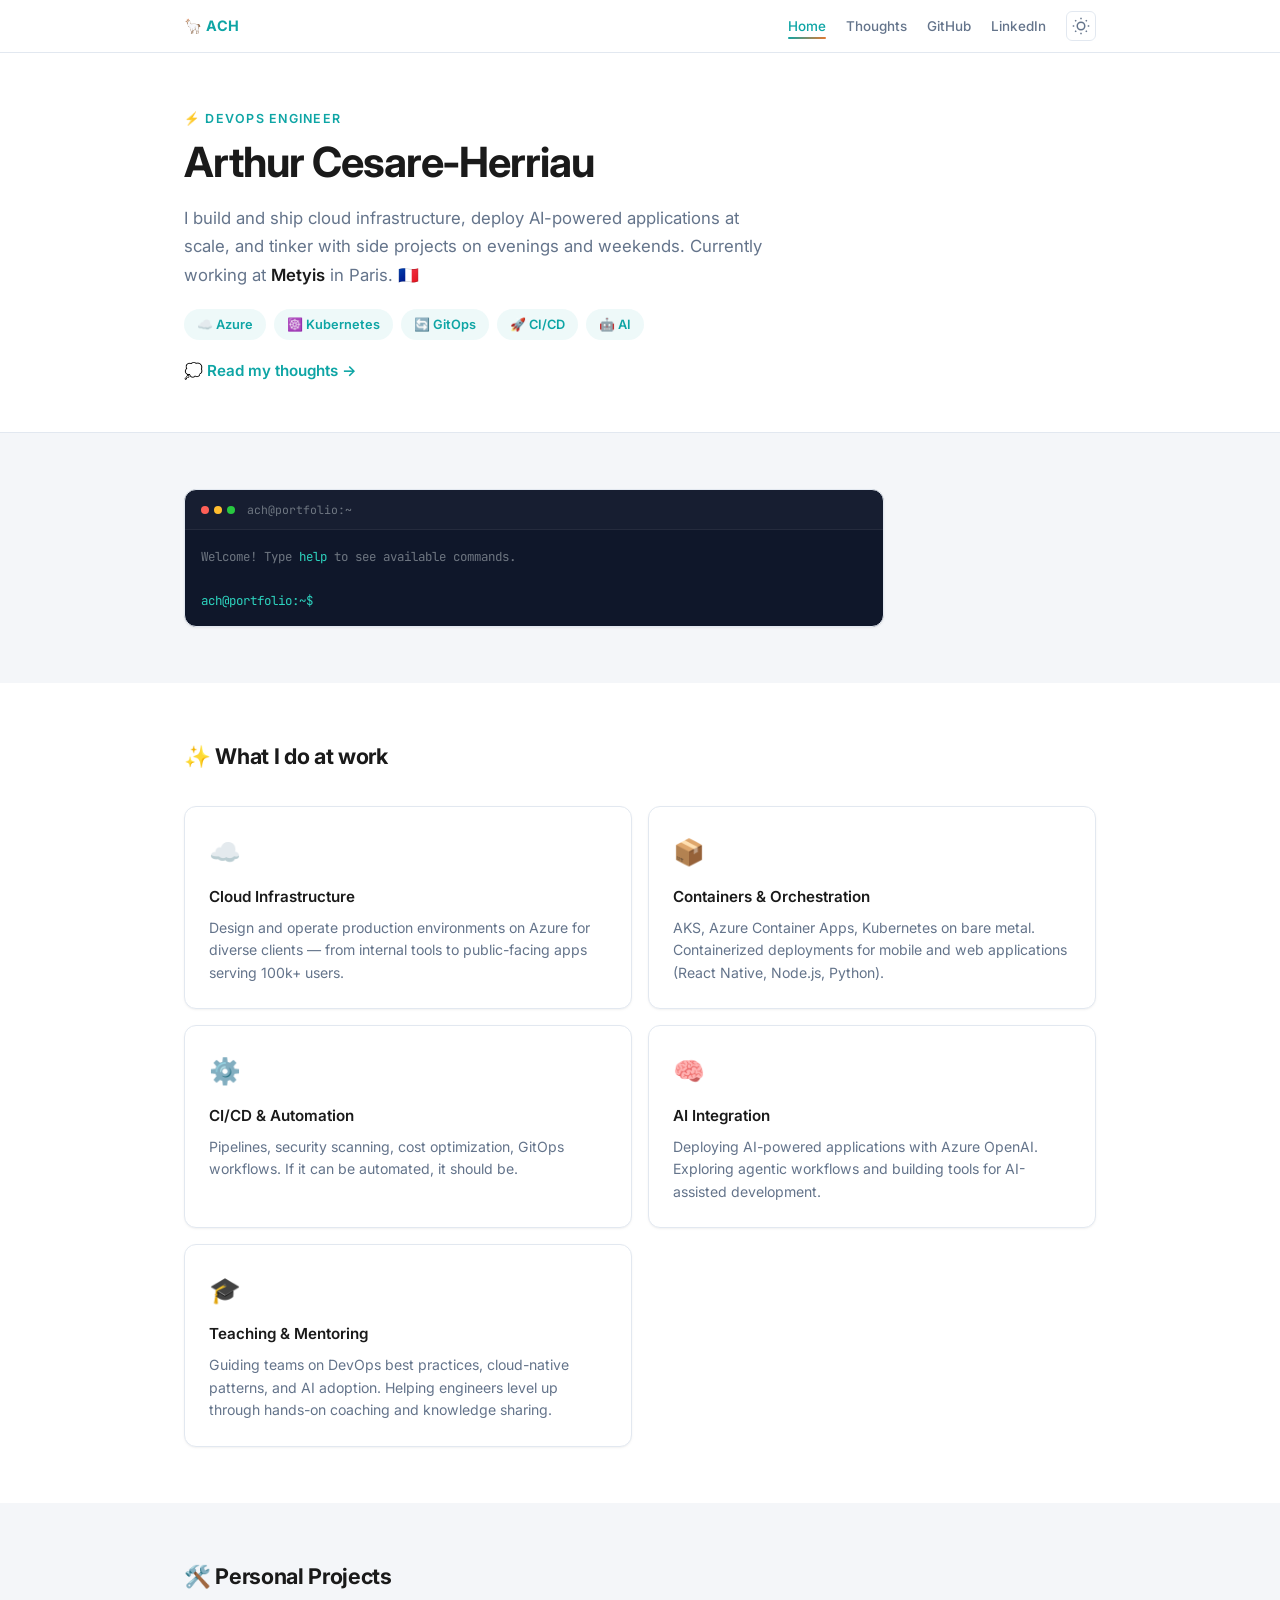
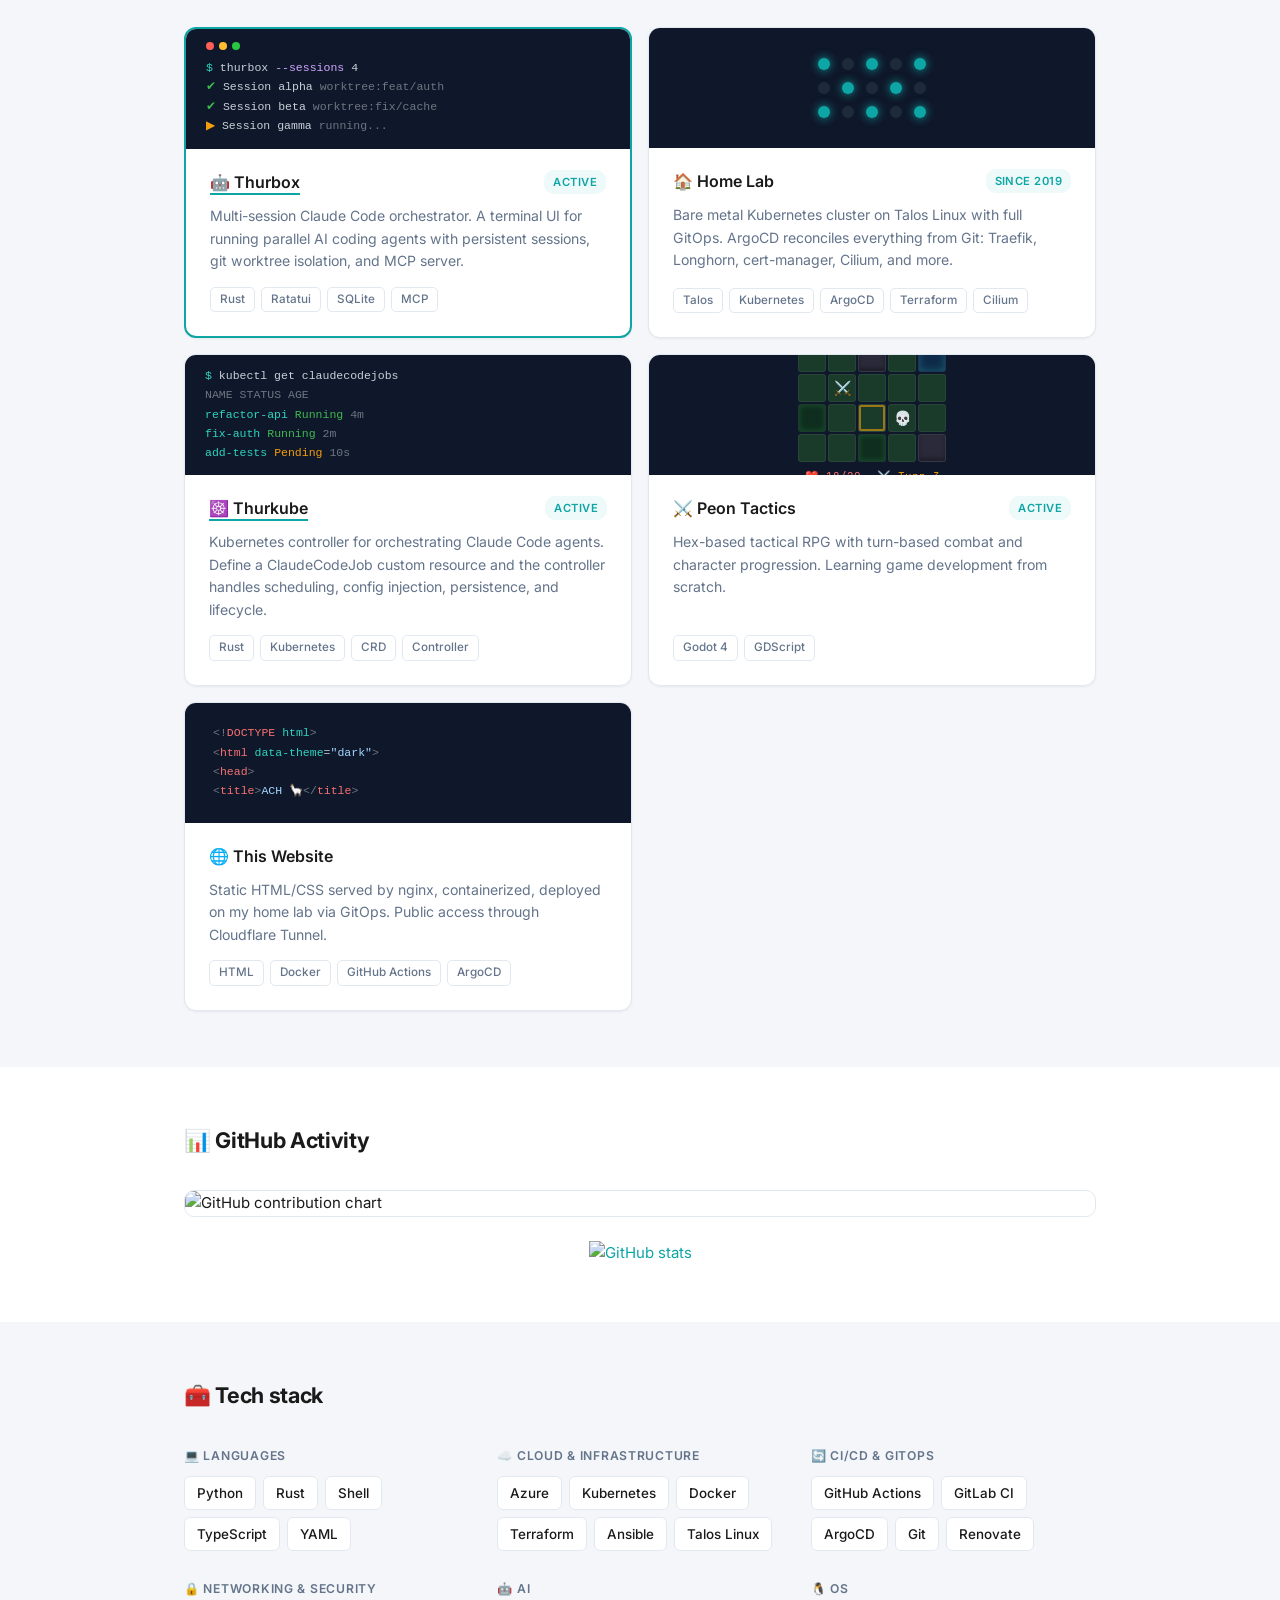
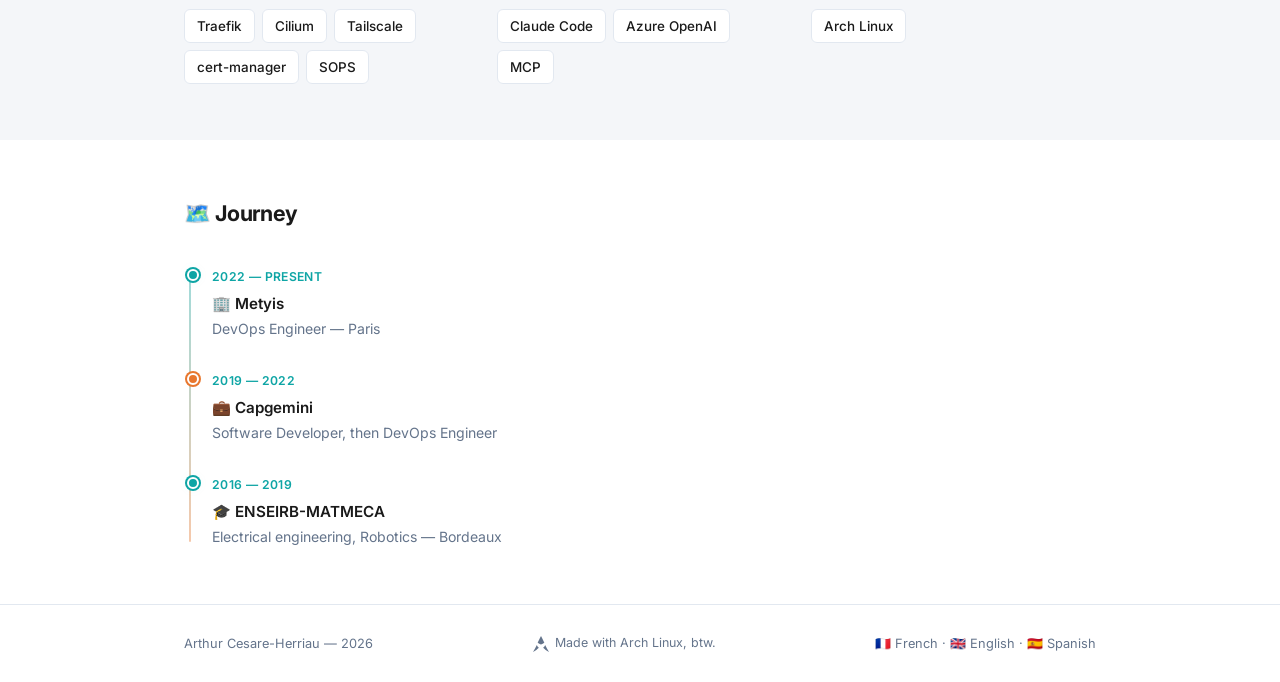
==== index.html @ 3a136e03 "Initial portfolio site for GitHub Pages Static HTML/CSS portfolio migrated from the home-lab nginx/A" ====
<!DOCTYPE html>
<!--
                 ╱╲
                ╱  ╲
               ╱ 🦙 ╲
              ╱      ╲
             ╱ I use  ╲
            ╱  Arch    ╲
           ╱   btw.     ╲
          ╱_______________╲

    Built with love
    and way too many YAML files.
-->
<html lang="en" data-theme="light">
<head>
  <meta charset="UTF-8">
  <meta name="viewport" content="width=device-width, initial-scale=1.0">
  <title>Arthur Cesare-Herriau</title>
  <meta name="description" content="DevOps Engineer — Azure, Kubernetes, GitOps, and AI. Building things that ship.">
  <link rel="canonical" href="https://arthur.thurbeen.eu/">
  <link rel="icon" type="image/svg+xml" href="img/favicon.svg">

  <!-- Open Graph / social cards -->
  <meta property="og:type" content="website">
  <meta property="og:url" content="https://arthur.thurbeen.eu/">
  <meta property="og:title" content="Arthur Cesare-Herriau — DevOps Engineer">
  <meta property="og:description" content="DevOps Engineer — Azure, Kubernetes, GitOps, and AI. Building things that ship.">
  <meta property="og:image" content="https://arthur.thurbeen.eu/img/llama.png">
  <meta name="twitter:card" content="summary_large_image">
  <meta name="twitter:title" content="Arthur Cesare-Herriau — DevOps Engineer">
  <meta name="twitter:description" content="DevOps Engineer — Azure, Kubernetes, GitOps, and AI. Building things that ship.">
  <meta name="twitter:image" content="https://arthur.thurbeen.eu/img/llama.png">

  <link rel="stylesheet" href="style.css">
  <link rel="preconnect" href="https://fonts.googleapis.com">
  <link rel="preconnect" href="https://fonts.gstatic.com" crossorigin>
  <link href="https://fonts.googleapis.com/css2?family=Inter:wght@300;400;500;600;700&family=JetBrains+Mono:wght@400;500&display=swap" rel="stylesheet">
  <noscript><style>.reveal { opacity: 1; transform: none; }</style></noscript>
</head>
<body>

  <nav>
    <div class="container nav-inner">
      <a href="index.html" class="nav-name">🦙 ACH</a>
      <div class="nav-links">
        <a href="index.html" class="nav-page active">Home</a>
        <a href="thoughts.html" class="nav-page">Thoughts</a>
        <a href="https://github.com/LeTuR" target="_blank" rel="noopener" class="nav-external">GitHub</a>
        <a href="https://www.linkedin.com/in/arthur-cesar%C3%A9-herriau-a4a017153/" target="_blank" rel="noopener" class="nav-external">LinkedIn</a>
        <button class="theme-toggle" onclick="toggleTheme()" aria-label="Toggle theme">
          <svg class="icon-sun" width="18" height="18" viewBox="0 0 24 24" fill="none" stroke="currentColor" stroke-width="2"><circle cx="12" cy="12" r="5"/><path d="M12 1v2M12 21v2M4.22 4.22l1.42 1.42M18.36 18.36l1.42 1.42M1 12h2M21 12h2M4.22 19.78l1.42-1.42M18.36 5.64l1.42-1.42"/></svg>
          <svg class="icon-moon" width="18" height="18" viewBox="0 0 24 24" fill="none" stroke="currentColor" stroke-width="2"><path d="M21 12.79A9 9 0 1111.21 3 7 7 0 0021 12.79z"/></svg>
        </button>
      </div>
    </div>
  </nav>

  <header>
    <div class="container header-inner">
      <div class="header-text">
        <p class="eyebrow">⚡ DevOps Engineer</p>
        <h1>Arthur Cesare&#8209;Herriau</h1>
        <p class="hero-text">I build and ship cloud infrastructure, deploy AI-powered applications at scale, and tinker with side projects on evenings and weekends. Currently working at <strong>Metyis</strong> in Paris. 🇫🇷</p>
        <div class="hero-tags">
          <span>☁️ Azure</span>
          <span>☸️ Kubernetes</span>
          <span>🔄 GitOps</span>
          <span>🚀 CI/CD</span>
          <span>🤖 AI</span>
        </div>
        <a href="thoughts.html" class="hero-cta">💭 Read my thoughts &rarr;</a>
      </div>
    </div>
  </header>

  <main>

    <section id="terminal">
      <div class="container">
        <div class="term-widget">
          <div class="term-chrome">
            <div class="term-bar"><span></span><span></span><span></span></div>
            <span class="term-title">ach@portfolio:~</span>
          </div>
          <div class="term-body" id="termBody">
            <div class="term-line"><span class="t-dim">Welcome! Type </span><span class="t-prompt">help</span><span class="t-dim"> to see available commands.</span></div>
          </div>
          <div class="term-input-row">
            <span class="t-prompt">ach@portfolio:~$&nbsp;</span>
            <input type="text" id="termInput" class="term-input" autocomplete="off" spellcheck="false">
          </div>
        </div>
      </div>
    </section>

    <section id="about">
      <div class="container">
        <h2 class="reveal">✨ What I do at work</h2>
        <div class="about-grid">
          <div class="about-card reveal">
            <div class="card-emoji">☁️</div>
            <h3>Cloud Infrastructure</h3>
            <p>Design and operate production environments on Azure for diverse clients — from internal tools to public-facing apps serving 100k+ users.</p>
          </div>
          <div class="about-card reveal">
            <div class="card-emoji">📦</div>
            <h3>Containers &amp; Orchestration</h3>
            <p>AKS, Azure Container Apps, Kubernetes on bare metal. Containerized deployments for mobile and web applications (React Native, Node.js, Python).</p>
          </div>
          <div class="about-card reveal">
            <div class="card-emoji">⚙️</div>
            <h3>CI/CD &amp; Automation</h3>
            <p>Pipelines, security scanning, cost optimization, GitOps workflows. If it can be automated, it should be.</p>
          </div>
          <div class="about-card reveal">
            <div class="card-emoji">🧠</div>
            <h3>AI Integration</h3>
            <p>Deploying AI-powered applications with Azure OpenAI. Exploring agentic workflows and building tools for AI-assisted development.</p>
          </div>
          <div class="about-card reveal">
            <div class="card-emoji">🎓</div>
            <h3>Teaching &amp; Mentoring</h3>
            <p>Guiding teams on DevOps best practices, cloud-native patterns, and AI adoption. Helping engineers level up through hands-on coaching and knowledge sharing.</p>
          </div>
        </div>
      </div>
    </section>

    <section id="projects">
      <div class="container">
        <h2 class="reveal">🛠️ Personal Projects</h2>
        <div class="projects-grid">

          <div class="project-card featured reveal">
            <div class="project-visual visual-terminal">
              <div class="term-bar"><span></span><span></span><span></span></div>
              <code><span class="t-prompt">$</span> thurbox <span class="t-flag">--sessions</span> 4</code>
              <code><span class="t-ok">✔</span> Session alpha <span class="t-dim">worktree:feat/auth</span></code>
              <code><span class="t-ok">✔</span> Session beta  <span class="t-dim">worktree:fix/cache</span></code>
              <code><span class="t-run">▶</span> Session gamma <span class="t-dim">running...</span></code>
            </div>
            <div class="project-body">
              <div class="project-header">
                <h3><a href="https://thurbox.thurbeen.eu/">🤖 Thurbox</a></h3>
                <span class="project-badge">Active</span>
              </div>
              <p class="project-desc">Multi-session Claude Code orchestrator. A terminal UI for running parallel AI coding agents with persistent sessions, git worktree isolation, and MCP server.</p>
              <div class="project-tags"><span>Rust</span><span>Ratatui</span><span>SQLite</span><span>MCP</span></div>
            </div>
          </div>

          <div class="project-card reveal">
            <div class="project-visual visual-cluster">
              <div class="node-grid">
                <div class="node active"></div><div class="node"></div><div class="node active"></div><div class="node"></div><div class="node active"></div>
                <div class="node"></div><div class="node active"></div><div class="node"></div><div class="node active"></div><div class="node"></div>
                <div class="node active"></div><div class="node"></div><div class="node active"></div><div class="node"></div><div class="node active"></div>
              </div>
            </div>
            <div class="project-body">
              <div class="project-header">
                <h3>🏠 Home Lab</h3>
                <span class="project-badge">Since 2019</span>
              </div>
              <p class="project-desc">Bare metal Kubernetes cluster on Talos Linux with full GitOps. ArgoCD reconciles everything from Git: Traefik, Longhorn, cert-manager, Cilium, and more.</p>
              <div class="project-tags"><span>Talos</span><span>Kubernetes</span><span>ArgoCD</span><span>Terraform</span><span>Cilium</span></div>
            </div>
          </div>

          <div class="project-card reveal">
            <div class="project-visual visual-kube">
              <code><span class="t-prompt">$</span> kubectl get claudecodejobs</code>
              <code><span class="t-dim">NAME</span>            <span class="t-dim">STATUS</span>    <span class="t-dim">AGE</span></code>
              <code><span class="t-attr">refactor-api</span>    <span class="t-ok">Running</span>   <span class="t-dim">4m</span></code>
              <code><span class="t-attr">fix-auth</span>        <span class="t-ok">Running</span>   <span class="t-dim">2m</span></code>
              <code><span class="t-attr">add-tests</span>       <span class="t-run">Pending</span>   <span class="t-dim">10s</span></code>
            </div>
            <div class="project-body">
              <div class="project-header">
                <h3><a href="https://github.com/Thurbeen/thurkube">☸️ Thurkube</a></h3>
                <span class="project-badge">Active</span>
              </div>
              <p class="project-desc">Kubernetes controller for orchestrating Claude Code agents. Define a ClaudeCodeJob custom resource and the controller handles scheduling, config injection, persistence, and lifecycle.</p>
              <div class="project-tags"><span>Rust</span><span>Kubernetes</span><span>CRD</span><span>Controller</span></div>
            </div>
          </div>

          <div class="project-card reveal">
            <div class="project-visual visual-rpg">
              <div class="rpg-scene">
                <div class="rpg-grid">
                  <div class="tile grass"></div><div class="tile grass"></div><div class="tile mountain"></div><div class="tile grass"></div><div class="tile water"></div>
                  <div class="tile grass"></div><div class="tile unit-ally"></div><div class="tile grass"></div><div class="tile grass"></div><div class="tile grass"></div>
                  <div class="tile forest"></div><div class="tile grass"></div><div class="tile grass highlight"></div><div class="tile unit-enemy"></div><div class="tile grass"></div>
                  <div class="tile grass"></div><div class="tile grass"></div><div class="tile forest"></div><div class="tile grass"></div><div class="tile mountain"></div>
                </div>
                <div class="rpg-hud">
                  <span class="hud-hp">❤️ 18/20</span>
                  <span class="hud-turn">⚔️ Turn 3</span>
                </div>
              </div>
            </div>
            <div class="project-body">
              <div class="project-header">
                <h3>⚔️ Peon Tactics</h3>
                <span class="project-badge">Active</span>
              </div>
              <p class="project-desc">Hex-based tactical RPG with turn-based combat and character progression. Learning game development from scratch.</p>
              <div class="project-tags"><span>Godot 4</span><span>GDScript</span></div>
            </div>
          </div>

          <div class="project-card reveal">
            <div class="project-visual visual-code">
              <code><span class="t-dim">&lt;!</span><span class="t-tag">DOCTYPE</span> <span class="t-attr">html</span><span class="t-dim">&gt;</span></code>
              <code><span class="t-dim">&lt;</span><span class="t-tag">html</span> <span class="t-attr">data-theme</span>=<span class="t-str">"dark"</span><span class="t-dim">&gt;</span></code>
              <code>  <span class="t-dim">&lt;</span><span class="t-tag">head</span><span class="t-dim">&gt;</span></code>
              <code>    <span class="t-dim">&lt;</span><span class="t-tag">title</span><span class="t-dim">&gt;</span><span class="t-str">ACH 🦙</span><span class="t-dim">&lt;/</span><span class="t-tag">title</span><span class="t-dim">&gt;</span></code>
            </div>
            <div class="project-body">
              <div class="project-header">
                <h3>🌐 This Website</h3>
              </div>
              <p class="project-desc">Static HTML/CSS served by nginx, containerized, deployed on my home lab via GitOps. Public access through Cloudflare Tunnel.</p>
              <div class="project-tags"><span>HTML</span><span>Docker</span><span>GitHub Actions</span><span>ArgoCD</span></div>
            </div>
          </div>

        </div>
      </div>
    </section>

    <section id="github">
      <div class="container">
        <h2 class="reveal">📊 GitHub Activity</h2>
        <div class="github-grid reveal">
          <img src="https://ghchart.rshah.org/0ea5a5/LeTuR" alt="GitHub contribution chart" class="gh-chart">
          <div class="gh-stats">
            <a href="https://github.com/LeTuR" target="_blank" rel="noopener" class="gh-link">
              <img src="https://github-readme-stats.vercel.app/api?username=LeTuR&show_icons=true&hide_title=true&hide_border=true&bg_color=00000000&text_color=8b949e&icon_color=0ea5a5&hide_rank=true&include_all_commits=true" alt="GitHub stats" class="gh-stats-img">
            </a>
          </div>
        </div>
      </div>
    </section>

    <section id="stack">
      <div class="container">
        <h2 class="reveal">🧰 Tech stack</h2>
        <div class="stack-grid reveal">
          <div class="stack-category">
            <h3>💻 Languages</h3>
            <div class="stack-tags"><span>Python</span><span>Rust</span><span>Shell</span><span>TypeScript</span><span>YAML</span></div>
          </div>
          <div class="stack-category">
            <h3>☁️ Cloud &amp; Infrastructure</h3>
            <div class="stack-tags"><span>Azure</span><span>Kubernetes</span><span>Docker</span><span>Terraform</span><span>Ansible</span><span>Talos Linux</span></div>
          </div>
          <div class="stack-category">
            <h3>🔄 CI/CD &amp; GitOps</h3>
            <div class="stack-tags"><span>GitHub Actions</span><span>GitLab CI</span><span>ArgoCD</span><span>Git</span><span>Renovate</span></div>
          </div>
          <div class="stack-category">
            <h3>🔒 Networking &amp; Security</h3>
            <div class="stack-tags"><span>Traefik</span><span>Cilium</span><span>Tailscale</span><span>cert-manager</span><span>SOPS</span></div>
          </div>
          <div class="stack-category">
            <h3>🤖 AI</h3>
            <div class="stack-tags"><span>Claude Code</span><span>Azure OpenAI</span><span>MCP</span></div>
          </div>
          <div class="stack-category">
            <h3>🐧 OS</h3>
            <div class="stack-tags"><span>Arch Linux</span></div>
          </div>
        </div>
      </div>
    </section>

    <section id="journey">
      <div class="container">
        <h2 class="reveal">🗺️ Journey</h2>
        <div class="timeline reveal">
          <div class="timeline-item">
            <div class="timeline-dot"></div>
            <div class="timeline-content">
              <span class="timeline-date">2022 — Present</span>
              <h3>🏢 Metyis</h3>
              <p>DevOps Engineer — Paris</p>
            </div>
          </div>
          <div class="timeline-item">
            <div class="timeline-dot"></div>
            <div class="timeline-content">
              <span class="timeline-date">2019 — 2022</span>
              <h3>💼 Capgemini</h3>
              <p>Software Developer, then DevOps Engineer</p>
            </div>
          </div>
          <div class="timeline-item">
            <div class="timeline-dot"></div>
            <div class="timeline-content">
              <span class="timeline-date">2016 — 2019</span>
              <h3>🎓 ENSEIRB-MATMECA</h3>
              <p>Electrical engineering, Robotics — Bordeaux</p>
            </div>
          </div>
        </div>
      </div>
    </section>

  </main>

  <footer>
    <div class="container footer-inner">
      <p>Arthur Cesare-Herriau — 2026</p>
      <div class="footer-arch">
        <svg width="16" height="16" viewBox="0 0 24 24" fill="currentColor" class="arch-logo"><path d="M12 0C9.62 4.46 8.41 7.13 7 10.2c1.53 1.32 3.22 2.2 5 2.7 1.78-.5 3.47-1.38 5-2.7C15.59 7.13 14.38 4.46 12 0zM5.77 13.36C4.15 16.77 2.08 20.48 0 24c3.72-2.27 6.58-4.1 8.83-6.46-1.2-.83-2.2-2.1-3.06-4.18zm12.46 0c-.86 2.08-1.86 3.35-3.06 4.18C17.42 19.9 20.28 21.73 24 24c-2.08-3.52-4.15-7.23-5.77-10.64z"/></svg>
        <span>Made with Arch Linux, btw.</span>
      </div>
      <p>🇫🇷 French · 🇬🇧 English · 🇪🇸 Spanish</p>
    </div>
  </footer>

  <script>
    /* Theme toggle */
    function toggleTheme() {
      const html = document.documentElement;
      html.dataset.theme = html.dataset.theme === 'dark' ? 'light' : 'dark';
      localStorage.setItem('theme', html.dataset.theme);
    }
    const saved = localStorage.getItem('theme');
    if (saved) document.documentElement.dataset.theme = saved;
    else if (window.matchMedia('(prefers-color-scheme: dark)').matches) document.documentElement.dataset.theme = 'dark';

    /* Scroll reveal */
    const reveals = document.querySelectorAll('.reveal');
    const revealObs = new IntersectionObserver((entries) => {
      entries.forEach(e => { if (e.isIntersecting) { e.target.classList.add('visible'); revealObs.unobserve(e.target); } });
    }, { threshold: 0.1, rootMargin: '0px 0px -40px 0px' });
    reveals.forEach(el => revealObs.observe(el));

    /* Hero tags stagger */
    document.querySelectorAll('.hero-tags span').forEach((tag, i) => {
      tag.style.animationDelay = `${i * 0.1}s`;
    });

    /* Interactive terminal */
    const termBody = document.getElementById('termBody');
    const termInput = document.getElementById('termInput');
    const commands = {
      help: () => `Available commands:\n  <span class="t-prompt">whoami</span>    — About me\n  <span class="t-prompt">skills</span>    — Tech stack\n  <span class="t-prompt">projects</span>  — Current projects\n  <span class="t-prompt">contact</span>   — How to reach me\n  <span class="t-prompt">neofetch</span>  — System info 🦙\n  <span class="t-prompt">sudo rm -rf /</span> — Don't.\n  <span class="t-prompt">clear</span>     — Clear terminal`,
      whoami: () => `🦙 Arthur Cesare-Herriau\n⚡ DevOps Engineer @ Metyis — Paris\n🎓 ENSEIRB-MATMECA — Electrical Engineering & Robotics\n🏠 Home lab enthusiast since 2019\n🐧 I use Arch, btw.`,
      skills: () => `💻 <span class="t-attr">Languages:</span>  Python, Rust, Shell, TypeScript, YAML\n☁️ <span class="t-attr">Cloud:</span>      Azure, Kubernetes, Docker, Terraform\n🔄 <span class="t-attr">CI/CD:</span>      GitHub Actions, GitLab CI, ArgoCD\n🤖 <span class="t-attr">AI:</span>         Claude Code, Azure OpenAI, MCP\n🐧 <span class="t-attr">OS:</span>         Arch Linux (btw.)`,
      projects: () => `🤖 <a href="https://thurbox.thurbeen.eu/" target="_blank">Thurbox</a>       — Multi-session Claude Code orchestrator (Rust)\n☸️ <a href="https://github.com/Thurbeen/thurkube" target="_blank">Thurkube</a>      — K8s controller for Claude Code agents (Rust)\n🏠 Home Lab      — Talos K8s cluster, full GitOps\n⚔️ Peon Tactics   — Hex tactical RPG (Godot 4)\n🌐 This Website  — HTML/CSS, nginx, ArgoCD, Cloudflare`,
      contact: () => `🔗 <a href="https://www.linkedin.com/in/arthur-cesar%C3%A9-herriau-a4a017153/" target="_blank">LinkedIn</a>\n🐙 <a href="https://github.com/LeTuR" target="_blank">GitHub</a>`,
      neofetch: () => `<span class="t-prompt">        /\\        </span>  <span class="t-attr">ach</span>@<span class="t-attr">portfolio</span>\n<span class="t-prompt">       /  \\       </span>  ──────────────\n<span class="t-prompt">      / 🦙 \\      </span>  <span class="t-attr">OS:</span> Arch Linux x86_64\n<span class="t-prompt">     /      \\     </span>  <span class="t-attr">Host:</span> Talos K8s Cluster\n<span class="t-prompt">    /   Arch  \\    </span>  <span class="t-attr">Kernel:</span> 6.19.9-arch1-1\n<span class="t-prompt">   /    Linux  \\   </span>  <span class="t-attr">Shell:</span> zsh 5.9\n<span class="t-prompt">  /     btw.    \\  </span>  <span class="t-attr">Editor:</span> Claude Code 🤖\n<span class="t-prompt"> /_______________\\ </span>  <span class="t-attr">Theme:</span> Thurarch Llama 🦙`,
      'sudo rm -rf /': () => `<span class="t-tag">🚨 Nice try.</span> The llama is watching. 🦙👀`,
      clear: () => 'CLEAR',
    };

    termInput.addEventListener('keydown', (e) => {
      if (e.key !== 'Enter') return;
      const cmd = termInput.value.trim().toLowerCase();
      termInput.value = '';
      if (!cmd) return;

      // Echo command
      const echo = document.createElement('div');
      echo.className = 'term-line';
      echo.innerHTML = `<span class="t-prompt">ach@portfolio:~$</span> ${cmd}`;
      termBody.appendChild(echo);

      // Process
      const handler = commands[cmd];
      if (handler) {
        const result = handler();
        if (result === 'CLEAR') {
          termBody.innerHTML = '';
        } else {
          result.split('\n').forEach(line => {
            const el = document.createElement('div');
            el.className = 'term-line';
            el.innerHTML = line;
            termBody.appendChild(el);
          });
        }
      } else {
        const el = document.createElement('div');
        el.className = 'term-line';
        el.innerHTML = `<span class="t-tag">command not found:</span> ${cmd}. Type <span class="t-prompt">help</span> for available commands.`;
        termBody.appendChild(el);
      }

      termBody.scrollTop = termBody.scrollHeight;
    });

    // Focus terminal on click
    document.querySelector('.term-widget').addEventListener('click', () => termInput.focus());
  </script>
</body>
</html>
---- style.css ----
:root {
  --bg: #ffffff;
  --bg-alt: #f4f6f9;
  --text: #1a1a1a;
  --text-muted: #64748b;
  --accent: #0ea5a5;
  --accent-2: #e8772e;
  --accent-soft: rgba(14, 165, 165, 0.07);
  --border: #e2e8f0;
  --card-bg: #ffffff;
  --card-shadow: 0 1px 3px rgba(0,0,0,0.04), 0 1px 2px rgba(0,0,0,0.03);
  --card-hover: 0 8px 24px rgba(0,0,0,0.08);
  --visual-bg: #0f172a;
  --gradient: linear-gradient(135deg, #0ea5a5, #e8772e);
}

[data-theme="dark"] {
  --bg: #070b10;
  --bg-alt: #0d1219;
  --text: #e6edf3;
  --text-muted: #8b949e;
  --accent: #2dd4bf;
  --accent-2: #f59e0b;
  --accent-soft: rgba(45, 212, 191, 0.08);
  --border: #1e2a3a;
  --card-bg: #0d1219;
  --card-shadow: 0 1px 3px rgba(0,0,0,0.3);
  --card-hover: 0 8px 24px rgba(0,0,0,0.5);
  --visual-bg: #060a0f;
  --gradient: linear-gradient(135deg, #2dd4bf, #f59e0b);
}

*, *::before, *::after { box-sizing: border-box; margin: 0; padding: 0; }

html { scroll-behavior: smooth; scroll-padding-top: 60px; }

body {
  font-family: 'Inter', -apple-system, BlinkMacSystemFont, 'Segoe UI', sans-serif;
  font-size: 15px;
  line-height: 1.65;
  color: var(--text);
  background: var(--bg);
  -webkit-font-smoothing: antialiased;
}

a { color: var(--accent); text-decoration: none; }
a:hover { text-decoration: underline; }

.container { max-width: 960px; margin: 0 auto; padding: 0 24px; }

/* ── Scroll reveal ──────────────────────── */
.reveal {
  opacity: 0;
  transform: translateY(20px);
  transition: opacity 0.5s ease, transform 0.5s ease;
}

.reveal.visible { opacity: 1; transform: translateY(0); }

/* Respect users who prefer reduced motion: no animation, content always visible */
@media (prefers-reduced-motion: reduce) {
  *, *::before, *::after {
    animation-duration: 0.01ms !important;
    animation-iteration-count: 1 !important;
    transition-duration: 0.01ms !important;
    scroll-behavior: auto !important;
  }
  .reveal { opacity: 1; transform: none; }
  .hero-tags span { opacity: 1; }
}

/* ── Nav ────────────────────────────────── */
nav {
  position: sticky;
  top: 0;
  z-index: 100;
  border-bottom: 1px solid var(--border);
  background: color-mix(in srgb, var(--bg) 90%, transparent);
  backdrop-filter: blur(10px);
  -webkit-backdrop-filter: blur(10px);
}

.nav-inner { display: flex; justify-content: space-between; align-items: center; height: 52px; }

.nav-name {
  font-weight: 700;
  font-size: 0.9rem;
  color: var(--accent);
  letter-spacing: 0.04em;
  text-decoration: none;
}

.nav-links { display: flex; align-items: center; gap: 20px; }

.nav-links a {
  font-size: 0.84rem;
  font-weight: 500;
  color: var(--text-muted);
  text-decoration: none;
  transition: color 0.15s;
  position: relative;
}

.nav-links a:hover,
.nav-links a.active { color: var(--accent); text-decoration: none; }

.nav-links a.active::after {
  content: '';
  position: absolute;
  bottom: -2px;
  left: 0; right: 0;
  height: 2px;
  background: var(--gradient);
  border-radius: 1px;
}

.theme-toggle {
  background: none;
  border: 1px solid var(--border);
  border-radius: 6px;
  padding: 5px;
  cursor: pointer;
  color: var(--text-muted);
  display: flex;
  align-items: center;
  transition: color 0.15s, border-color 0.15s;
}

.theme-toggle:hover { color: var(--accent); border-color: var(--accent); }

[data-theme="light"] .icon-moon,
[data-theme="dark"] .icon-sun { display: none; }

/* ── Hero ───────────────────────────────── */
header {
  padding: 56px 0 48px;
  border-bottom: 1px solid var(--border);
}

.header-inner {
  display: flex;
  justify-content: space-between;
  align-items: center;
  gap: 40px;
}

.header-text { flex: 1; }

.eyebrow {
  font-size: 0.78rem;
  font-weight: 600;
  text-transform: uppercase;
  letter-spacing: 0.1em;
  color: var(--accent);
  margin-bottom: 8px;
}

header h1 {
  font-size: clamp(1.8rem, 5vw, 2.6rem);
  font-weight: 700;
  color: var(--text);
  line-height: 1.2;
  letter-spacing: -0.025em;
}

.hero-text {
  margin-top: 16px;
  font-size: 1.05rem;
  line-height: 1.7;
  color: var(--text-muted);
  max-width: 580px;
}

.hero-text strong { color: var(--text); font-weight: 600; }

.hero-tags { display: flex; flex-wrap: wrap; gap: 8px; margin-top: 20px; }

.hero-tags span {
  background: var(--accent-soft);
  color: var(--accent);
  font-size: 0.8rem;
  font-weight: 600;
  padding: 5px 13px;
  border-radius: 20px;
  opacity: 0;
  animation: tagIn 0.4s ease forwards;
}

.hero-cta {
  display: inline-block;
  margin-top: 18px;
  font-size: 0.95rem;
  font-weight: 600;
  color: var(--accent);
  transition: opacity 0.2s;
}
.hero-cta:hover { opacity: 0.8; text-decoration: none; }

@keyframes tagIn {
  from { opacity: 0; transform: translateY(8px) scale(0.95); }
  to { opacity: 1; transform: translateY(0) scale(1); }
}

/* ── Sections ───────────────────────────── */
section { padding: 56px 0; }
section:nth-of-type(odd) { background: var(--bg-alt); }

h2 {
  font-size: 1.35rem;
  font-weight: 700;
  color: var(--text);
  margin-bottom: 32px;
  letter-spacing: -0.015em;
}

/* ── About cards ────────────────────────── */
.about-grid { display: grid; grid-template-columns: repeat(2, 1fr); gap: 16px; }

.about-card {
  background: var(--card-bg);
  border: 1px solid var(--border);
  border-radius: 12px;
  padding: 24px;
  box-shadow: var(--card-shadow);
  transition: box-shadow 0.25s, transform 0.25s, border-color 0.25s;
}

.about-card:hover {
  box-shadow: var(--card-hover);
  transform: translateY(-3px);
  border-color: var(--accent);
}

.card-emoji { font-size: 1.6rem; margin-bottom: 10px; }

.about-card h3 { font-size: 0.95rem; font-weight: 600; margin-bottom: 8px; }

.about-card p { font-size: 0.88rem; color: var(--text-muted); line-height: 1.6; }

/* ── Project cards ──────────────────────── */
.projects-grid { display: grid; grid-template-columns: repeat(2, 1fr); gap: 16px; }

.project-card {
  background: var(--card-bg);
  border: 1px solid var(--border);
  border-radius: 12px;
  box-shadow: var(--card-shadow);
  display: flex;
  flex-direction: column;
  overflow: hidden;
  transition: box-shadow 0.25s, transform 0.25s;
}

.project-card:hover { box-shadow: var(--card-hover); transform: translateY(-3px); }

.project-card.featured {
  border-color: var(--accent);
  border-width: 2px;
}

.project-body { padding: 20px 24px 24px; flex: 1; display: flex; flex-direction: column; }

.project-header { display: flex; justify-content: space-between; align-items: center; margin-bottom: 10px; }

.project-card h3 { font-size: 1rem; font-weight: 600; }

.project-card h3 a {
  color: var(--text);
  text-decoration: none;
  border-bottom: 2px solid var(--accent);
  padding-bottom: 1px;
}

.project-card h3 a:hover { color: var(--accent); text-decoration: none; }

.project-badge {
  font-size: 0.7rem;
  font-weight: 600;
  text-transform: uppercase;
  letter-spacing: 0.04em;
  color: var(--accent);
  background: var(--accent-soft);
  padding: 3px 9px;
  border-radius: 10px;
  white-space: nowrap;
  flex-shrink: 0;
}

.project-desc { font-size: 0.88rem; color: var(--text-muted); line-height: 1.6; flex: 1; }

.project-tags { display: flex; flex-wrap: wrap; gap: 6px; margin-top: 14px; }

.project-tags span {
  font-size: 0.73rem;
  font-weight: 500;
  color: var(--text-muted);
  border: 1px solid var(--border);
  padding: 2px 9px;
  border-radius: 5px;
}

/* ── Project visuals ────────────────────── */
.project-visual {
  height: 120px;
  background: var(--visual-bg);
  display: flex;
  flex-direction: column;
  justify-content: center;
  padding: 14px 20px;
  font-family: 'JetBrains Mono', monospace;
  font-size: 0.72rem;
  line-height: 1.6;
  overflow: hidden;
  position: relative;
}

/* Terminal visual (Thurbox) */
.visual-terminal { gap: 1px; }

.term-bar { display: flex; gap: 5px; margin-bottom: 8px; }

.term-bar span { width: 8px; height: 8px; border-radius: 50%; background: #ff5f57; }
.term-bar span:nth-child(2) { background: #ffbd2e; }
.term-bar span:nth-child(3) { background: #28c840; }

.visual-terminal code { color: #c9d1d9; display: block; white-space: nowrap; }
.t-prompt { color: #2dd4bf; }
.t-flag { color: #d2a8ff; }
.t-ok { color: #3fb950; }
.t-run { color: #f59e0b; }
.t-dim { color: #6e7681; }

/* Cluster visual (Home Lab) */
.visual-cluster { display: flex; align-items: center; justify-content: center; padding: 0; }

.node-grid { display: grid; grid-template-columns: repeat(5, 1fr); gap: 12px; padding: 20px; }

.node { width: 12px; height: 12px; border-radius: 50%; background: #1e2a3a; transition: background 0.3s; }

.node.active {
  background: var(--accent);
  box-shadow: 0 0 10px var(--accent);
  animation: nodePulse 2s ease-in-out infinite;
}

.node.active:nth-child(2n) { animation-delay: 0.5s; }
.node.active:nth-child(3n) { animation-delay: 1s; }

@keyframes nodePulse {
  0%, 100% { opacity: 1; box-shadow: 0 0 10px var(--accent); }
  50% { opacity: 0.4; box-shadow: 0 0 4px var(--accent); }
}

/* Kube visual (Thurkube) */
.visual-kube { gap: 1px; }
.visual-kube code { color: #c9d1d9; display: block; white-space: nowrap; }

/* RPG visual (Peon Tactics) */
.visual-rpg { padding: 0; display: flex; align-items: center; justify-content: center; }

.rpg-scene { display: flex; flex-direction: column; align-items: center; gap: 6px; }

.rpg-grid {
  display: grid;
  grid-template-columns: repeat(5, 1fr);
  gap: 2px;
}

.tile {
  width: 28px;
  height: 28px;
  border-radius: 3px;
  border: 1px solid rgba(255,255,255,0.06);
}

.tile.grass { background: #1a3a2a; }
.tile.forest { background: #0f2e1f; box-shadow: inset 0 0 6px rgba(34, 120, 60, 0.5); }
.tile.mountain { background: #2a2a3a; box-shadow: inset 0 -3px 4px rgba(0,0,0,0.3); }
.tile.water { background: #0e2a4a; box-shadow: inset 0 0 8px rgba(45, 212, 191, 0.3); animation: waterShimmer 2s ease-in-out infinite; }
.tile.highlight { background: #1a3a2a; box-shadow: inset 0 0 0 2px rgba(245, 158, 11, 0.6); animation: tileGlow 1.5s ease-in-out infinite; }
.tile.unit-ally { background: #1a3a2a; position: relative; }
.tile.unit-enemy { background: #1a3a2a; position: relative; }

.tile.unit-ally::after {
  content: '⚔️';
  position: absolute;
  inset: 0;
  display: flex;
  align-items: center;
  justify-content: center;
  font-size: 14px;
}

.tile.unit-enemy::after {
  content: '💀';
  position: absolute;
  inset: 0;
  display: flex;
  align-items: center;
  justify-content: center;
  font-size: 14px;
}

@keyframes waterShimmer {
  0%, 100% { opacity: 1; }
  50% { opacity: 0.7; }
}

@keyframes tileGlow {
  0%, 100% { box-shadow: inset 0 0 0 2px rgba(245, 158, 11, 0.4); }
  50% { box-shadow: inset 0 0 0 2px rgba(245, 158, 11, 0.9), inset 0 0 8px rgba(245, 158, 11, 0.2); }
}

.rpg-hud {
  display: flex;
  gap: 16px;
  font-family: 'JetBrains Mono', monospace;
  font-size: 0.68rem;
  color: #c9d1d9;
}

.hud-hp { color: #f87171; }
.hud-turn { color: #f59e0b; }

/* Code visual (This Website) */
.visual-code { gap: 1px; padding-left: 28px; }

.visual-code code { color: #c9d1d9; display: block; white-space: nowrap; }
.t-tag { color: #f87171; }
.t-attr { color: #2dd4bf; }
.t-str { color: #a5d6ff; }

/* ── Tech stack ─────────────────────────── */
.stack-grid {
  display: grid;
  grid-template-columns: repeat(auto-fill, minmax(260px, 1fr));
  gap: 28px;
}

.stack-category h3 {
  font-size: 0.76rem;
  font-weight: 600;
  text-transform: uppercase;
  letter-spacing: 0.06em;
  color: var(--text-muted);
  margin-bottom: 10px;
}

.stack-tags { display: flex; flex-wrap: wrap; gap: 7px; }

.stack-tags span {
  background: var(--card-bg);
  border: 1px solid var(--border);
  color: var(--text);
  font-size: 0.84rem;
  font-weight: 500;
  padding: 5px 12px;
  border-radius: 6px;
  transition: all 0.2s;
}

.stack-tags span:hover {
  border-color: var(--accent);
  background: var(--accent-soft);
  color: var(--accent);
  transform: translateY(-2px);
  box-shadow: 0 4px 12px var(--accent-soft);
}

/* ── Timeline ───────────────────────────── */
.timeline { position: relative; padding-left: 28px; max-width: 500px; }

.timeline::before {
  content: '';
  position: absolute;
  left: 5px; top: 6px; bottom: 6px;
  width: 2px;
  background: var(--gradient);
  border-radius: 1px;
  opacity: 0.4;
}

.timeline-item { position: relative; padding-bottom: 28px; }
.timeline-item:last-child { padding-bottom: 0; }

.timeline-dot {
  position: absolute;
  left: -25px; top: 5px;
  width: 12px; height: 12px;
  background: var(--accent);
  border-radius: 50%;
  border: 2px solid var(--bg);
  box-shadow: 0 0 0 2px var(--accent), 0 0 12px var(--accent-soft);
  animation: dotPulse 3s ease-in-out infinite;
}

section:nth-of-type(odd) .timeline-dot { border-color: var(--bg-alt); }

.timeline-item:nth-child(2) .timeline-dot { animation-delay: 0.5s; background: var(--accent-2); box-shadow: 0 0 0 2px var(--accent-2); }
.timeline-item:nth-child(3) .timeline-dot { animation-delay: 1s; }

@keyframes dotPulse {
  0%, 100% { box-shadow: 0 0 0 2px var(--accent); }
  50% { box-shadow: 0 0 0 5px var(--accent-soft), 0 0 0 2px var(--accent); }
}

.timeline-date {
  font-size: 0.76rem;
  font-weight: 600;
  color: var(--accent);
  text-transform: uppercase;
  letter-spacing: 0.03em;
}

.timeline-content h3 { font-size: 0.95rem; font-weight: 600; margin-top: 2px; }
.timeline-content p { font-size: 0.88rem; color: var(--text-muted); margin-top: 1px; }

/* ── Footer ─────────────────────────────── */
footer {
  border-top: 1px solid var(--border);
  padding: 28px 0;
}

.footer-inner { display: flex; justify-content: space-between; align-items: center; }

footer p { font-size: 0.8rem; color: var(--text-muted); }

.footer-arch {
  display: flex;
  align-items: center;
  gap: 6px;
  font-size: 0.78rem;
  color: var(--text-muted);
}

.llama-icon { border-radius: 4px; object-fit: cover; }

/* ── GitHub activity ────────────────────── */
.github-grid {
  display: flex;
  flex-direction: column;
  gap: 24px;
}

.gh-chart {
  width: 100%;
  border-radius: 10px;
  border: 1px solid var(--border);
}

[data-theme="dark"] .gh-chart {
  filter: invert(1) hue-rotate(180deg);
  opacity: 0.9;
}

.gh-stats { display: flex; justify-content: center; }

.gh-stats-img {
  max-width: 400px;
  width: 100%;
}

[data-theme="dark"] .gh-stats-img {
  filter: invert(1) hue-rotate(180deg);
  opacity: 0.9;
}

/* ── Interactive terminal ───────────────── */
.term-widget {
  background: var(--visual-bg);
  border-radius: 12px;
  overflow: hidden;
  border: 1px solid var(--border);
  box-shadow: var(--card-shadow);
  max-width: 700px;
}

.term-chrome {
  display: flex;
  align-items: center;
  gap: 12px;
  padding: 10px 16px;
  background: rgba(255,255,255,0.03);
  border-bottom: 1px solid rgba(255,255,255,0.06);
}

.term-chrome .term-bar { margin-bottom: 0; }

.term-title {
  font-family: 'JetBrains Mono', monospace;
  font-size: 0.72rem;
  color: #6e7681;
}

.term-body {
  padding: 16px;
  max-height: 280px;
  overflow-y: auto;
  font-family: 'JetBrains Mono', monospace;
  font-size: 0.78rem;
  line-height: 1.7;
}

.term-body a {
  color: var(--accent);
  text-decoration: underline;
}

.term-line {
  color: #c9d1d9;
  white-space: pre-wrap;
  word-break: break-word;
}

.term-input-row {
  display: flex;
  align-items: center;
  padding: 8px 16px 14px;
  font-family: 'JetBrains Mono', monospace;
  font-size: 0.78rem;
  color: #c9d1d9;
}

.term-input {
  flex: 1;
  background: none;
  border: none;
  outline: none;
  color: #c9d1d9;
  font-family: 'JetBrains Mono', monospace;
  font-size: 0.78rem;
  caret-color: var(--accent);
}

/* ── Thoughts ──────────────────────────── */
.thoughts-header { padding-bottom: 0; }

.thoughts-header h2 { margin-bottom: 12px; }

.thoughts-subtitle {
  font-size: 1rem;
  color: var(--text-muted);
  margin-bottom: 0;
  line-height: 1.6;
}

.thoughts-list { display: flex; flex-direction: column; gap: 32px; }

.thought-card {
  background: var(--card-bg);
  border: 1px solid var(--border);
  border-radius: 14px;
  padding: 36px 40px;
  box-shadow: var(--card-shadow);
  transition: box-shadow 0.25s, border-color 0.25s;
}

.thought-card:hover {
  box-shadow: var(--card-hover);
  border-color: var(--accent);
}

.thought-date { margin-bottom: 16px; }

.thought-stamp {
  font-size: 0.76rem;
  font-weight: 600;
  color: var(--accent);
  text-transform: uppercase;
  letter-spacing: 0.06em;
}

.thought-card h3 {
  font-size: 1.25rem;
  font-weight: 700;
  margin-bottom: 20px;
  line-height: 1.3;
}

.thought-body p {
  font-size: 0.94rem;
  color: var(--text-muted);
  line-height: 1.85;
  margin-bottom: 16px;
}

.thought-body p:last-child { margin-bottom: 0; }

@media (max-width: 768px) {
  .thought-card { padding: 24px 20px; }
  .thought-card h3 { font-size: 1.1rem; }
}

/* ── Responsive ─────────────────────────── */
@media (max-width: 768px) {
  header { padding: 40px 0 36px; }
  .header-inner { flex-direction: column; gap: 24px; }
  .hero-text { font-size: 0.95rem; }
  .hero-tags { justify-content: flex-start; }
  section { padding: 40px 0; }
  h2 { margin-bottom: 24px; }

  .about-grid,
  .projects-grid { grid-template-columns: 1fr; gap: 12px; }

  .stack-grid { grid-template-columns: 1fr 1fr; gap: 20px; }

  .footer-inner { flex-direction: column; gap: 8px; text-align: center; }

  .project-visual { height: 100px; }
}

@media (max-width: 480px) {
  .container { padding: 0 16px; }
  .stack-grid { grid-template-columns: 1fr; gap: 20px; }
  .hero-tags { gap: 6px; }
  .hero-tags span { font-size: 0.75rem; padding: 4px 10px; }
}
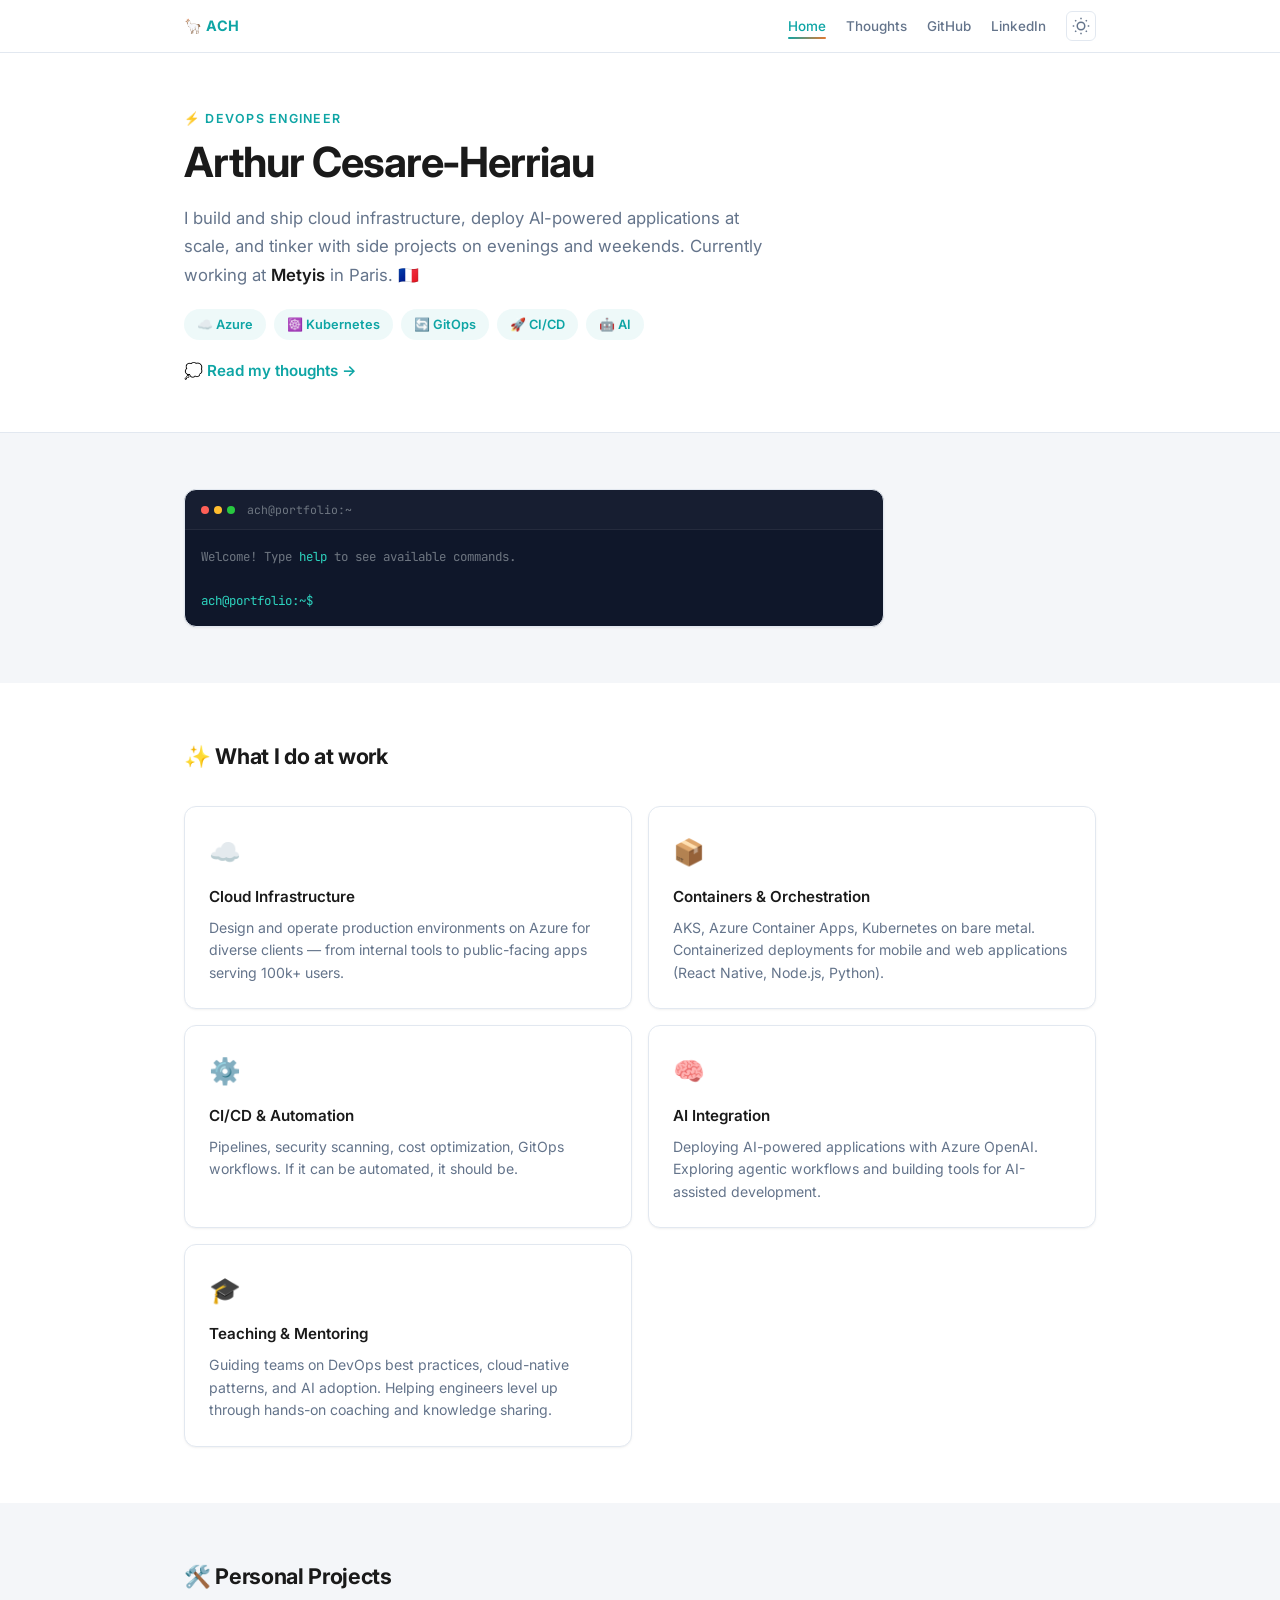
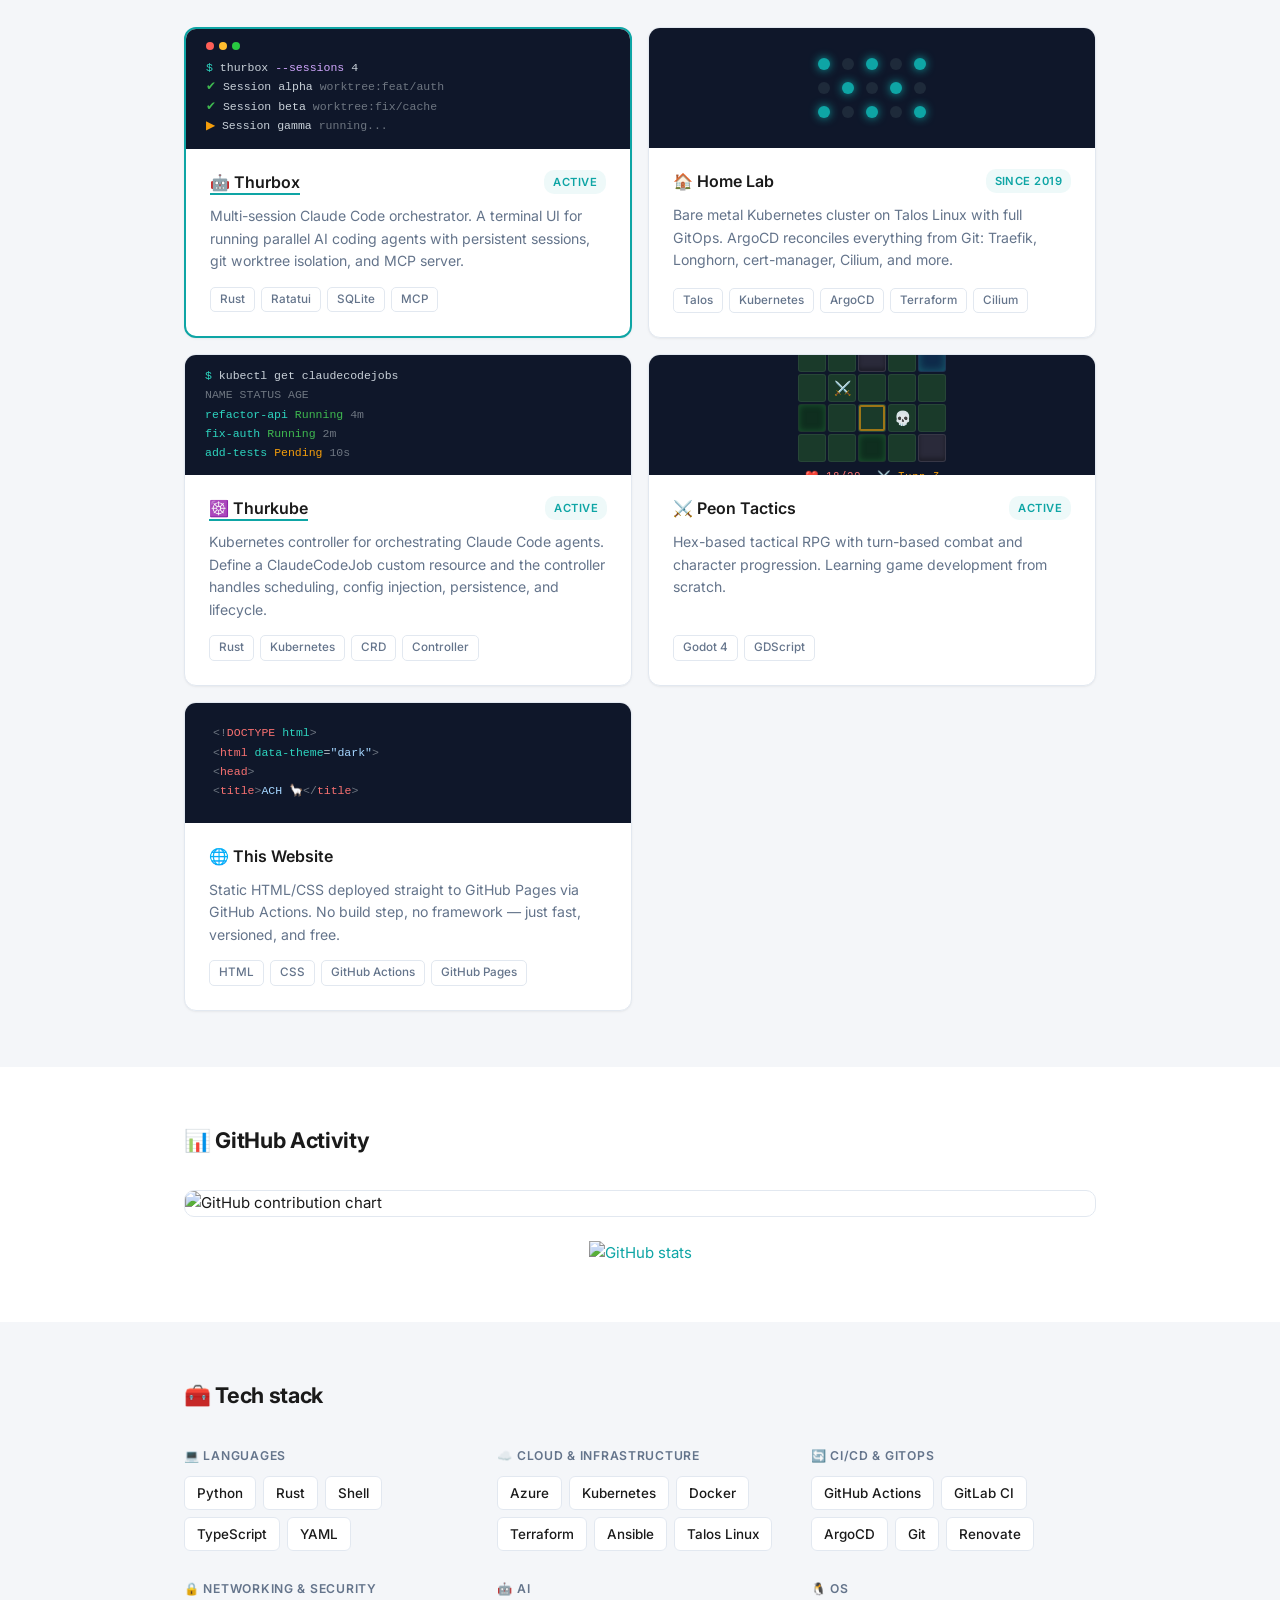
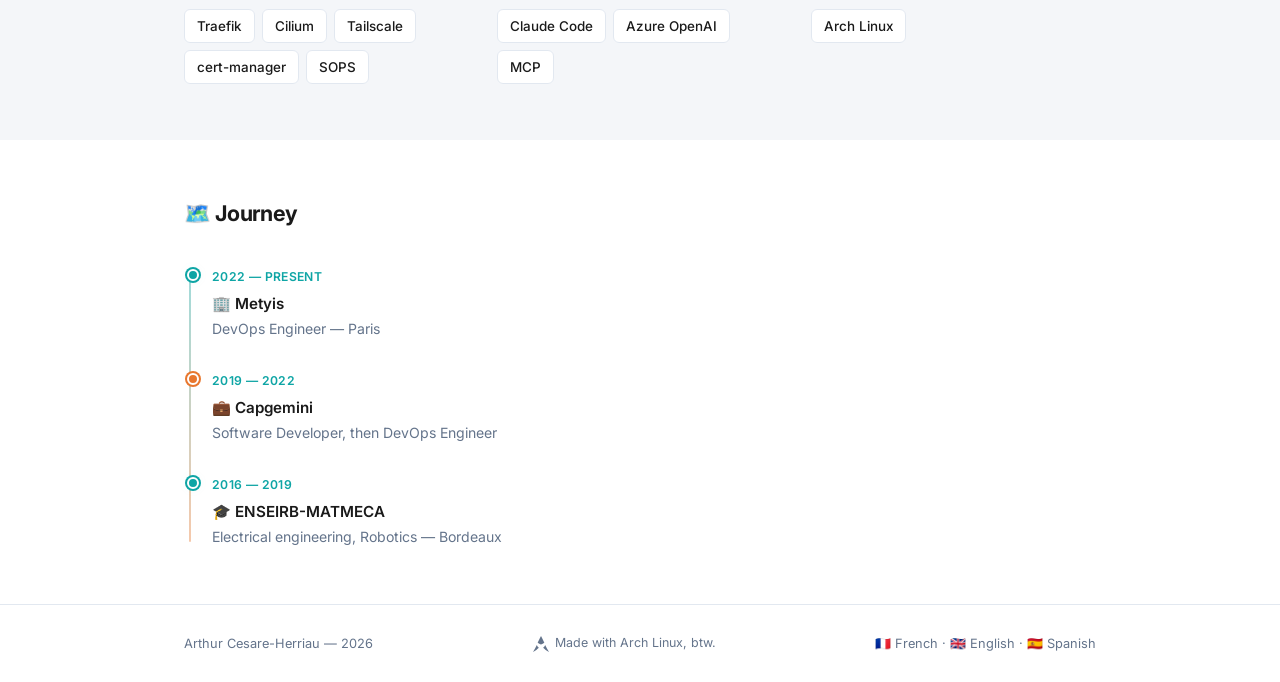
==== commit 9c2a5a7e: "Update 'This Website' card to reflect GitHub Pages hosting The site now deploys to GitHub Pages via " ====
--- a/index.html
+++ b/index.html
@@ -222,8 +222,8 @@
               <div class="project-header">
                 <h3>🌐 This Website</h3>
               </div>
-              <p class="project-desc">Static HTML/CSS served by nginx, containerized, deployed on my home lab via GitOps. Public access through Cloudflare Tunnel.</p>
-              <div class="project-tags"><span>HTML</span><span>Docker</span><span>GitHub Actions</span><span>ArgoCD</span></div>
+              <p class="project-desc">Static HTML/CSS deployed straight to GitHub Pages via GitHub Actions. No build step, no framework &mdash; just fast, versioned, and free.</p>
+              <div class="project-tags"><span>HTML</span><span>CSS</span><span>GitHub Actions</span><span>GitHub Pages</span></div>
             </div>
           </div>
 
@@ -352,7 +352,7 @@
       help: () => `Available commands:\n  <span class="t-prompt">whoami</span>    — About me\n  <span class="t-prompt">skills</span>    — Tech stack\n  <span class="t-prompt">projects</span>  — Current projects\n  <span class="t-prompt">contact</span>   — How to reach me\n  <span class="t-prompt">neofetch</span>  — System info 🦙\n  <span class="t-prompt">sudo rm -rf /</span> — Don't.\n  <span class="t-prompt">clear</span>     — Clear terminal`,
       whoami: () => `🦙 Arthur Cesare-Herriau\n⚡ DevOps Engineer @ Metyis — Paris\n🎓 ENSEIRB-MATMECA — Electrical Engineering & Robotics\n🏠 Home lab enthusiast since 2019\n🐧 I use Arch, btw.`,
       skills: () => `💻 <span class="t-attr">Languages:</span>  Python, Rust, Shell, TypeScript, YAML\n☁️ <span class="t-attr">Cloud:</span>      Azure, Kubernetes, Docker, Terraform\n🔄 <span class="t-attr">CI/CD:</span>      GitHub Actions, GitLab CI, ArgoCD\n🤖 <span class="t-attr">AI:</span>         Claude Code, Azure OpenAI, MCP\n🐧 <span class="t-attr">OS:</span>         Arch Linux (btw.)`,
-      projects: () => `🤖 <a href="https://thurbox.thurbeen.eu/" target="_blank">Thurbox</a>       — Multi-session Claude Code orchestrator (Rust)\n☸️ <a href="https://github.com/Thurbeen/thurkube" target="_blank">Thurkube</a>      — K8s controller for Claude Code agents (Rust)\n🏠 Home Lab      — Talos K8s cluster, full GitOps\n⚔️ Peon Tactics   — Hex tactical RPG (Godot 4)\n🌐 This Website  — HTML/CSS, nginx, ArgoCD, Cloudflare`,
+      projects: () => `🤖 <a href="https://thurbox.thurbeen.eu/" target="_blank">Thurbox</a>       — Multi-session Claude Code orchestrator (Rust)\n☸️ <a href="https://github.com/Thurbeen/thurkube" target="_blank">Thurkube</a>      — K8s controller for Claude Code agents (Rust)\n🏠 Home Lab      — Talos K8s cluster, full GitOps\n⚔️ Peon Tactics   — Hex tactical RPG (Godot 4)\n🌐 This Website  — HTML/CSS, GitHub Pages, GitHub Actions`,
       contact: () => `🔗 <a href="https://www.linkedin.com/in/arthur-cesar%C3%A9-herriau-a4a017153/" target="_blank">LinkedIn</a>\n🐙 <a href="https://github.com/LeTuR" target="_blank">GitHub</a>`,
       neofetch: () => `<span class="t-prompt">        /\\        </span>  <span class="t-attr">ach</span>@<span class="t-attr">portfolio</span>\n<span class="t-prompt">       /  \\       </span>  ──────────────\n<span class="t-prompt">      / 🦙 \\      </span>  <span class="t-attr">OS:</span> Arch Linux x86_64\n<span class="t-prompt">     /      \\     </span>  <span class="t-attr">Host:</span> Talos K8s Cluster\n<span class="t-prompt">    /   Arch  \\    </span>  <span class="t-attr">Kernel:</span> 6.19.9-arch1-1\n<span class="t-prompt">   /    Linux  \\   </span>  <span class="t-attr">Shell:</span> zsh 5.9\n<span class="t-prompt">  /     btw.    \\  </span>  <span class="t-attr">Editor:</span> Claude Code 🤖\n<span class="t-prompt"> /_______________\\ </span>  <span class="t-attr">Theme:</span> Thurarch Llama 🦙`,
       'sudo rm -rf /': () => `<span class="t-tag">🚨 Nice try.</span> The llama is watching. 🦙👀`,
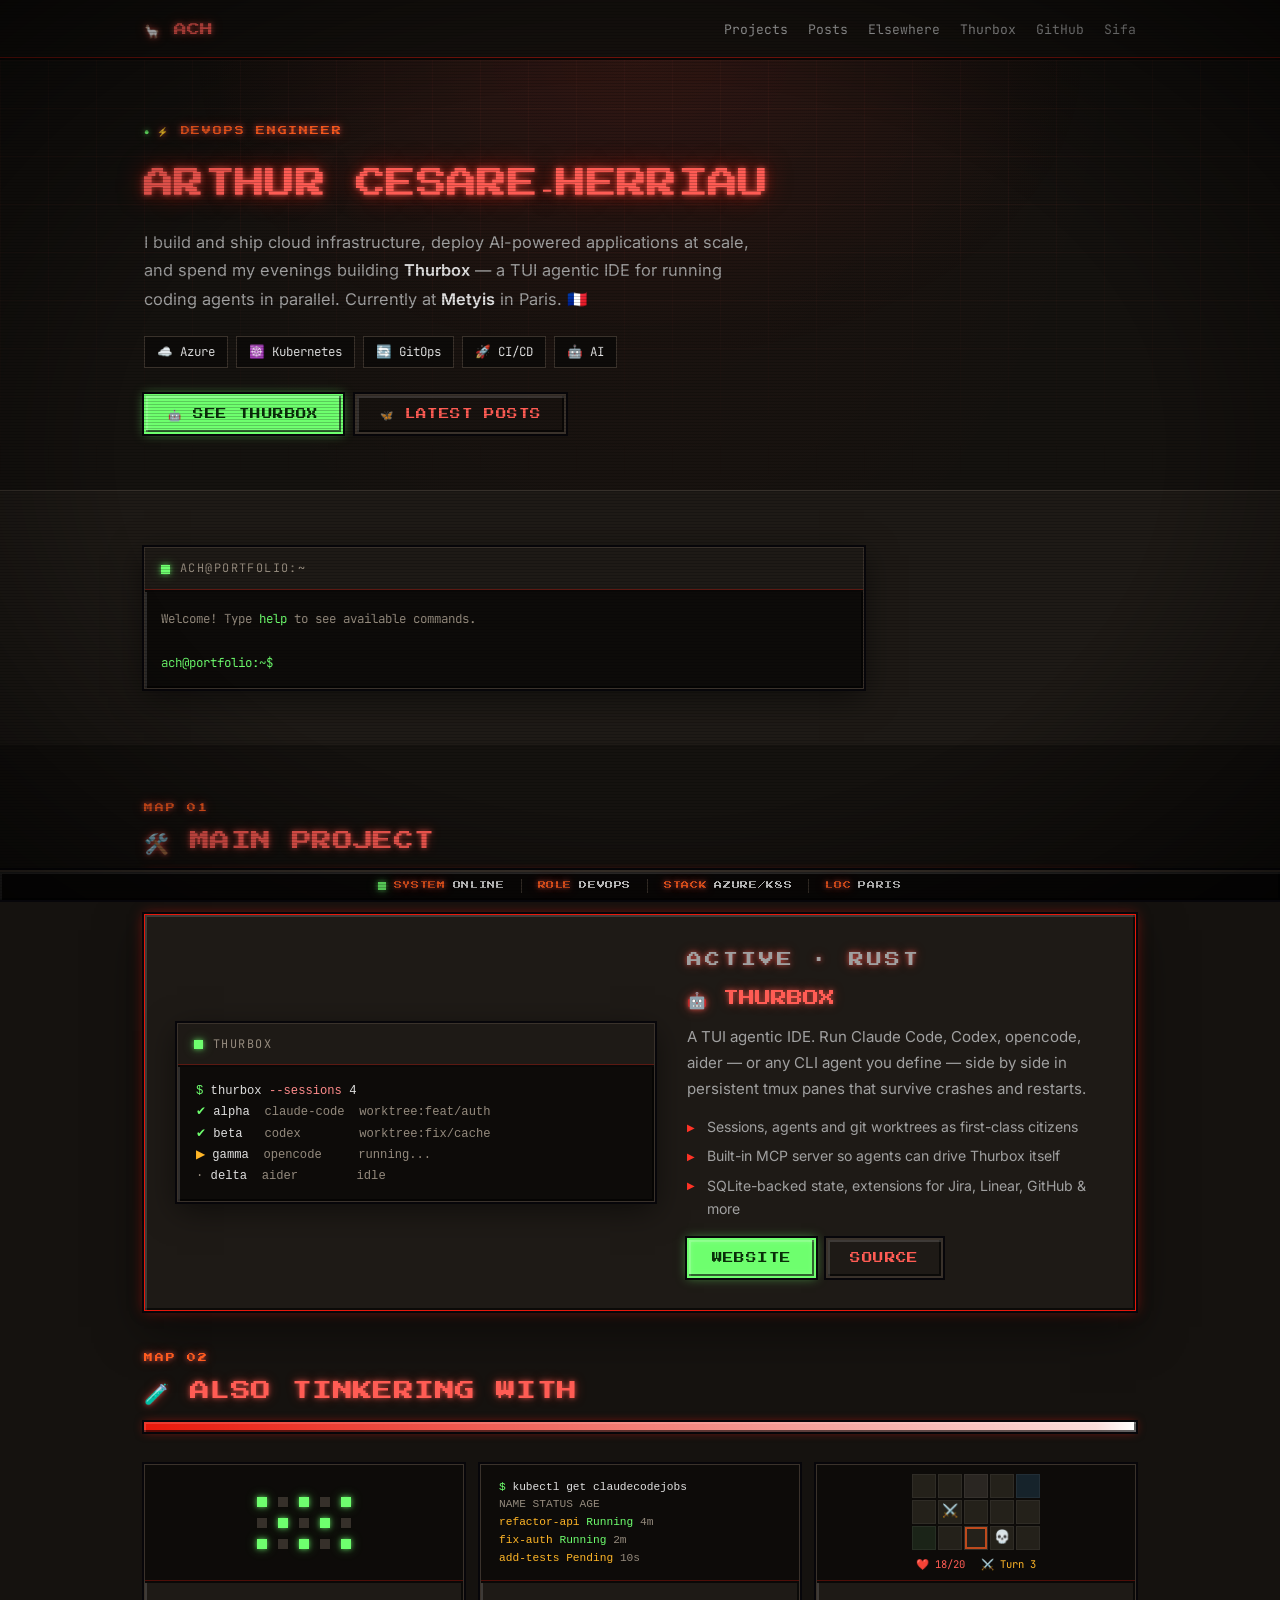
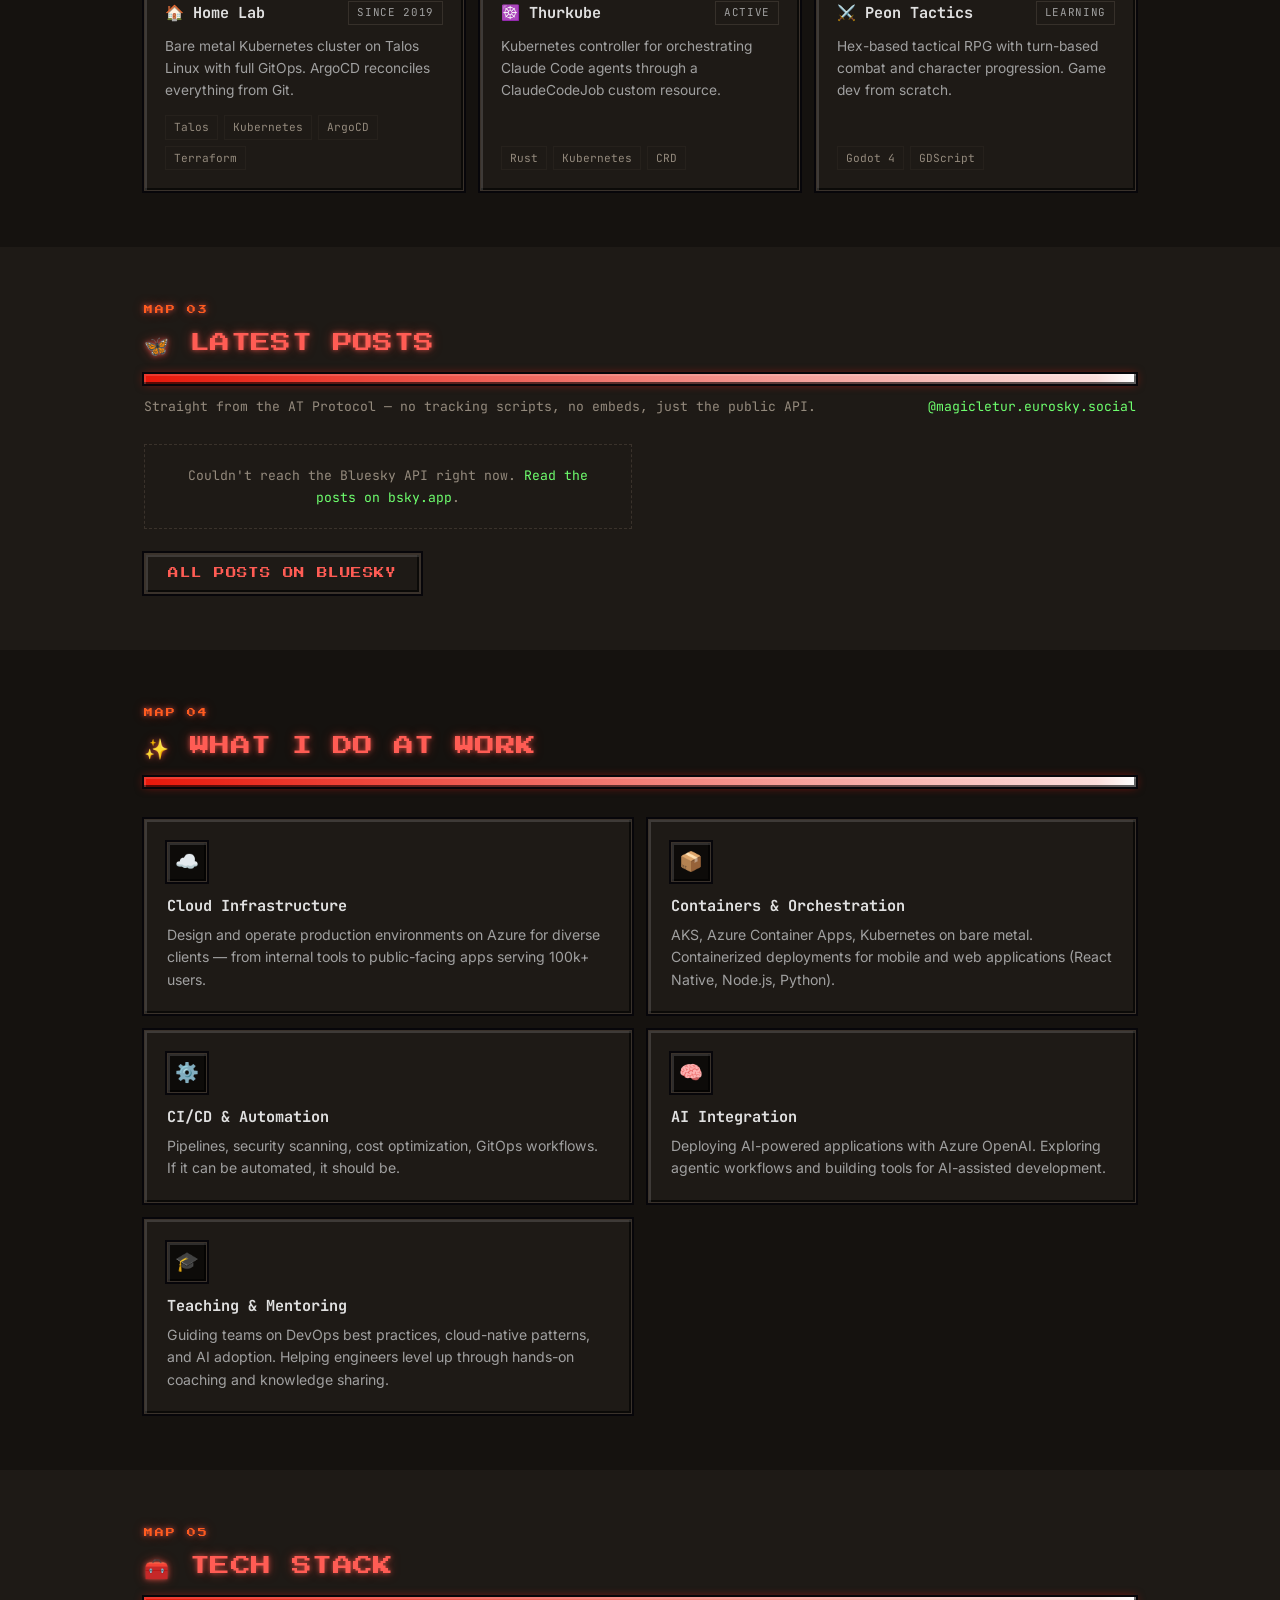
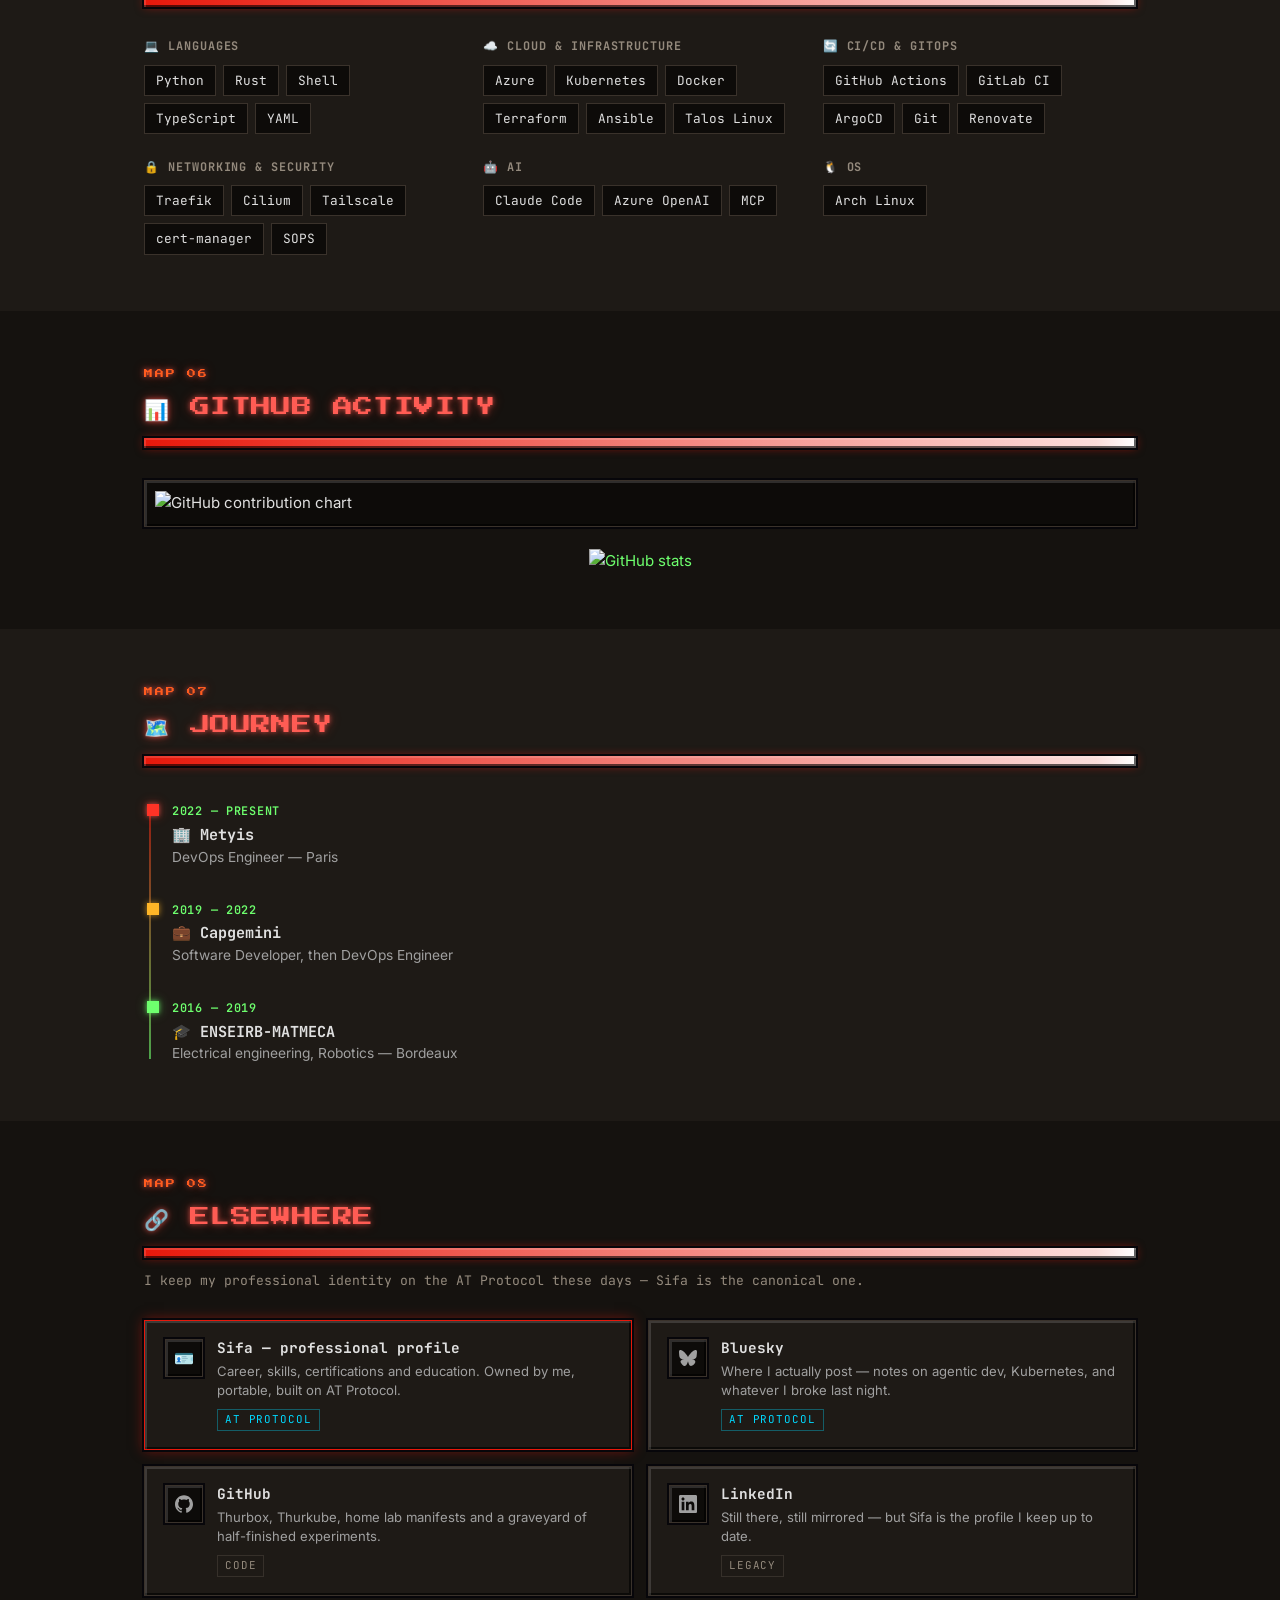
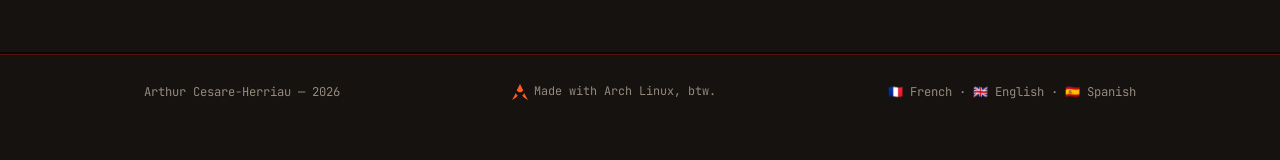
==== commit 215879f5: "Port the thurbox Doom game-UI theme, swap Thoughts for a Bluesky feed Reuse the theme from thurbox.t" ====
--- a/index.html
+++ b/index.html
@@ -12,12 +12,13 @@
     Built with love
     and way too many YAML files.
 -->
-<html lang="en" data-theme="light">
+<html lang="en">
 <head>
   <meta charset="UTF-8">
   <meta name="viewport" content="width=device-width, initial-scale=1.0">
   <title>Arthur Cesare-Herriau</title>
-  <meta name="description" content="DevOps Engineer — Azure, Kubernetes, GitOps, and AI. Building things that ship.">
+  <meta name="description" content="DevOps Engineer — Azure, Kubernetes, GitOps, and AI. Building Thurbox, a TUI agentic IDE.">
+  <meta name="theme-color" content="#15120f">
   <link rel="canonical" href="https://arthur.thurbeen.eu/">
   <link rel="icon" type="image/svg+xml" href="img/favicon.svg">
 
@@ -25,17 +26,23 @@
   <meta property="og:type" content="website">
   <meta property="og:url" content="https://arthur.thurbeen.eu/">
   <meta property="og:title" content="Arthur Cesare-Herriau — DevOps Engineer">
-  <meta property="og:description" content="DevOps Engineer — Azure, Kubernetes, GitOps, and AI. Building things that ship.">
+  <meta property="og:description" content="DevOps Engineer — Azure, Kubernetes, GitOps, and AI. Building Thurbox, a TUI agentic IDE.">
   <meta property="og:image" content="https://arthur.thurbeen.eu/img/llama.png">
   <meta name="twitter:card" content="summary_large_image">
   <meta name="twitter:title" content="Arthur Cesare-Herriau — DevOps Engineer">
-  <meta name="twitter:description" content="DevOps Engineer — Azure, Kubernetes, GitOps, and AI. Building things that ship.">
+  <meta name="twitter:description" content="DevOps Engineer — Azure, Kubernetes, GitOps, and AI. Building Thurbox, a TUI agentic IDE.">
   <meta name="twitter:image" content="https://arthur.thurbeen.eu/img/llama.png">
 
+  <!-- AT Protocol identity -->
+  <link rel="me" href="https://bsky.app/profile/magicletur.eurosky.social">
+  <link rel="me" href="https://sifa.id/p/arthurcesare.eurosky.social">
+
   <link rel="stylesheet" href="style.css">
-  <link rel="preconnect" href="https://fonts.googleapis.com">
-  <link rel="preconnect" href="https://fonts.gstatic.com" crossorigin>
-  <link href="https://fonts.googleapis.com/css2?family=Inter:wght@300;400;500;600;700&family=JetBrains+Mono:wght@400;500&display=swap" rel="stylesheet">
+  <link rel="preconnect" href="https://public.api.bsky.app" crossorigin>
+  <!-- Fonts are self-hosted (see @font-face in style.css); preload the two that
+       paint above the fold so the arcade chrome doesn't swap in late. -->
+  <link rel="preload" href="assets/fonts/press-start-2p-400.woff2" as="font" type="font/woff2" crossorigin>
+  <link rel="preload" href="assets/fonts/inter-400.woff2" as="font" type="font/woff2" crossorigin>
   <noscript><style>.reveal { opacity: 1; transform: none; }</style></noscript>
 </head>
 <body>
@@ -44,32 +51,31 @@
     <div class="container nav-inner">
       <a href="index.html" class="nav-name">🦙 ACH</a>
       <div class="nav-links">
-        <a href="index.html" class="nav-page active">Home</a>
-        <a href="thoughts.html" class="nav-page">Thoughts</a>
-        <a href="https://github.com/LeTuR" target="_blank" rel="noopener" class="nav-external">GitHub</a>
-        <a href="https://www.linkedin.com/in/arthur-cesar%C3%A9-herriau-a4a017153/" target="_blank" rel="noopener" class="nav-external">LinkedIn</a>
-        <button class="theme-toggle" onclick="toggleTheme()" aria-label="Toggle theme">
-          <svg class="icon-sun" width="18" height="18" viewBox="0 0 24 24" fill="none" stroke="currentColor" stroke-width="2"><circle cx="12" cy="12" r="5"/><path d="M12 1v2M12 21v2M4.22 4.22l1.42 1.42M18.36 18.36l1.42 1.42M1 12h2M21 12h2M4.22 19.78l1.42-1.42M18.36 5.64l1.42-1.42"/></svg>
-          <svg class="icon-moon" width="18" height="18" viewBox="0 0 24 24" fill="none" stroke="currentColor" stroke-width="2"><path d="M21 12.79A9 9 0 1111.21 3 7 7 0 0021 12.79z"/></svg>
-        </button>
+        <a href="#projects">Projects</a>
+        <a href="#bluesky">Posts</a>
+        <a href="#elsewhere">Elsewhere</a>
+        <a href="https://thurbox.thurbeen.eu/" target="_blank" rel="noopener">Thurbox</a>
+        <a href="https://github.com/LeTuR" target="_blank" rel="noopener">GitHub</a>
+        <a href="https://sifa.id/p/arthurcesare.eurosky.social" target="_blank" rel="noopener">Sifa</a>
       </div>
     </div>
   </nav>
 
   <header>
     <div class="container header-inner">
-      <div class="header-text">
-        <p class="eyebrow">⚡ DevOps Engineer</p>
-        <h1>Arthur Cesare&#8209;Herriau</h1>
-        <p class="hero-text">I build and ship cloud infrastructure, deploy AI-powered applications at scale, and tinker with side projects on evenings and weekends. Currently working at <strong>Metyis</strong> in Paris. 🇫🇷</p>
-        <div class="hero-tags">
-          <span>☁️ Azure</span>
-          <span>☸️ Kubernetes</span>
-          <span>🔄 GitOps</span>
-          <span>🚀 CI/CD</span>
-          <span>🤖 AI</span>
-        </div>
-        <a href="thoughts.html" class="hero-cta">💭 Read my thoughts &rarr;</a>
+      <p class="eyebrow">⚡ DevOps Engineer</p>
+      <h1>Arthur Cesare&#8209;Herriau</h1>
+      <p class="hero-text">I build and ship cloud infrastructure, deploy AI-powered applications at scale, and spend my evenings building <strong>Thurbox</strong> — a TUI agentic IDE for running coding agents in parallel. Currently at <strong>Metyis</strong> in Paris. 🇫🇷</p>
+      <div class="hero-tags">
+        <span>☁️ Azure</span>
+        <span>☸️ Kubernetes</span>
+        <span>🔄 GitOps</span>
+        <span>🚀 CI/CD</span>
+        <span>🤖 AI</span>
+      </div>
+      <div class="hero-ctas">
+        <a href="https://thurbox.thurbeen.eu/" target="_blank" rel="noopener" class="btn btn-primary">🤖 See Thurbox</a>
+        <a href="#bluesky" class="btn btn-secondary">🦋 Latest posts</a>
       </div>
     </div>
   </header>
@@ -79,8 +85,7 @@
     <section id="terminal">
       <div class="container">
         <div class="term-widget">
-          <div class="term-chrome">
-            <div class="term-bar"><span></span><span></span><span></span></div>
+          <div class="term-header">
             <span class="term-title">ach@portfolio:~</span>
           </div>
           <div class="term-body" id="termBody">
@@ -88,40 +93,7 @@
           </div>
           <div class="term-input-row">
             <span class="t-prompt">ach@portfolio:~$&nbsp;</span>
-            <input type="text" id="termInput" class="term-input" autocomplete="off" spellcheck="false">
-          </div>
-        </div>
-      </div>
-    </section>
-
-    <section id="about">
-      <div class="container">
-        <h2 class="reveal">✨ What I do at work</h2>
-        <div class="about-grid">
-          <div class="about-card reveal">
-            <div class="card-emoji">☁️</div>
-            <h3>Cloud Infrastructure</h3>
-            <p>Design and operate production environments on Azure for diverse clients — from internal tools to public-facing apps serving 100k+ users.</p>
-          </div>
-          <div class="about-card reveal">
-            <div class="card-emoji">📦</div>
-            <h3>Containers &amp; Orchestration</h3>
-            <p>AKS, Azure Container Apps, Kubernetes on bare metal. Containerized deployments for mobile and web applications (React Native, Node.js, Python).</p>
-          </div>
-          <div class="about-card reveal">
-            <div class="card-emoji">⚙️</div>
-            <h3>CI/CD &amp; Automation</h3>
-            <p>Pipelines, security scanning, cost optimization, GitOps workflows. If it can be automated, it should be.</p>
-          </div>
-          <div class="about-card reveal">
-            <div class="card-emoji">🧠</div>
-            <h3>AI Integration</h3>
-            <p>Deploying AI-powered applications with Azure OpenAI. Exploring agentic workflows and building tools for AI-assisted development.</p>
-          </div>
-          <div class="about-card reveal">
-            <div class="card-emoji">🎓</div>
-            <h3>Teaching &amp; Mentoring</h3>
-            <p>Guiding teams on DevOps best practices, cloud-native patterns, and AI adoption. Helping engineers level up through hands-on coaching and knowledge sharing.</p>
+            <input type="text" id="termInput" class="term-input" autocomplete="off" spellcheck="false" aria-label="Terminal input">
           </div>
         </div>
       </div>
@@ -129,26 +101,41 @@
 
     <section id="projects">
       <div class="container">
-        <h2 class="reveal">🛠️ Personal Projects</h2>
+        <h2 class="reveal">🛠️ Main Project</h2>
+
+        <div class="project-feature reveal">
+          <div class="project-feature-media">
+            <div class="feature-terminal">
+              <div class="term-header">
+                <span class="term-title">thurbox</span>
+              </div>
+              <div class="feature-terminal-body">
+<code><span class="t-prompt">$</span> thurbox <span class="t-flag">--sessions</span> 4</code>
+<code><span class="t-ok">✔</span> alpha  <span class="t-dim">claude-code  worktree:feat/auth</span></code>
+<code><span class="t-ok">✔</span> beta   <span class="t-dim">codex        worktree:fix/cache</span></code>
+<code><span class="t-run">▶</span> gamma  <span class="t-dim">opencode     running...</span></code>
+<code><span class="t-dim">·</span> delta  <span class="t-dim">aider        idle</span></code>
+              </div>
+            </div>
+          </div>
+          <div class="project-feature-text">
+            <p class="project-feature-eyebrow">Active · Rust</p>
+            <h3><a href="https://thurbox.thurbeen.eu/" target="_blank" rel="noopener">🤖 Thurbox</a></h3>
+            <p>A TUI agentic IDE. Run Claude Code, Codex, opencode, aider — or any CLI agent you define — side by side in persistent tmux panes that survive crashes and restarts.</p>
+            <ul class="feature-points">
+              <li>Sessions, agents and git worktrees as first-class citizens</li>
+              <li>Built-in MCP server so agents can drive Thurbox itself</li>
+              <li>SQLite-backed state, extensions for Jira, Linear, GitHub &amp; more</li>
+            </ul>
+            <div class="feature-ctas">
+              <a href="https://thurbox.thurbeen.eu/" target="_blank" rel="noopener" class="btn btn-primary">Website</a>
+              <a href="https://github.com/Thurbeen/thurbox" target="_blank" rel="noopener" class="btn btn-secondary">Source</a>
+            </div>
+          </div>
+        </div>
+
+        <h2 class="reveal">🧪 Also tinkering with</h2>
         <div class="projects-grid">
-
-          <div class="project-card featured reveal">
-            <div class="project-visual visual-terminal">
-              <div class="term-bar"><span></span><span></span><span></span></div>
-              <code><span class="t-prompt">$</span> thurbox <span class="t-flag">--sessions</span> 4</code>
-              <code><span class="t-ok">✔</span> Session alpha <span class="t-dim">worktree:feat/auth</span></code>
-              <code><span class="t-ok">✔</span> Session beta  <span class="t-dim">worktree:fix/cache</span></code>
-              <code><span class="t-run">▶</span> Session gamma <span class="t-dim">running...</span></code>
-            </div>
-            <div class="project-body">
-              <div class="project-header">
-                <h3><a href="https://thurbox.thurbeen.eu/">🤖 Thurbox</a></h3>
-                <span class="project-badge">Active</span>
-              </div>
-              <p class="project-desc">Multi-session Claude Code orchestrator. A terminal UI for running parallel AI coding agents with persistent sessions, git worktree isolation, and MCP server.</p>
-              <div class="project-tags"><span>Rust</span><span>Ratatui</span><span>SQLite</span><span>MCP</span></div>
-            </div>
-          </div>
 
           <div class="project-card reveal">
             <div class="project-visual visual-cluster">
@@ -163,8 +150,8 @@
                 <h3>🏠 Home Lab</h3>
                 <span class="project-badge">Since 2019</span>
               </div>
-              <p class="project-desc">Bare metal Kubernetes cluster on Talos Linux with full GitOps. ArgoCD reconciles everything from Git: Traefik, Longhorn, cert-manager, Cilium, and more.</p>
-              <div class="project-tags"><span>Talos</span><span>Kubernetes</span><span>ArgoCD</span><span>Terraform</span><span>Cilium</span></div>
+              <p class="project-desc">Bare metal Kubernetes cluster on Talos Linux with full GitOps. ArgoCD reconciles everything from Git.</p>
+              <div class="project-tags"><span>Talos</span><span>Kubernetes</span><span>ArgoCD</span><span>Terraform</span></div>
             </div>
           </div>
 
@@ -178,11 +165,11 @@
             </div>
             <div class="project-body">
               <div class="project-header">
-                <h3><a href="https://github.com/Thurbeen/thurkube">☸️ Thurkube</a></h3>
+                <h3><a href="https://github.com/Thurbeen/thurkube" target="_blank" rel="noopener">☸️ Thurkube</a></h3>
                 <span class="project-badge">Active</span>
               </div>
-              <p class="project-desc">Kubernetes controller for orchestrating Claude Code agents. Define a ClaudeCodeJob custom resource and the controller handles scheduling, config injection, persistence, and lifecycle.</p>
-              <div class="project-tags"><span>Rust</span><span>Kubernetes</span><span>CRD</span><span>Controller</span></div>
+              <p class="project-desc">Kubernetes controller for orchestrating Claude Code agents through a ClaudeCodeJob custom resource.</p>
+              <div class="project-tags"><span>Rust</span><span>Kubernetes</span><span>CRD</span></div>
             </div>
           </div>
 
@@ -193,7 +180,6 @@
                   <div class="tile grass"></div><div class="tile grass"></div><div class="tile mountain"></div><div class="tile grass"></div><div class="tile water"></div>
                   <div class="tile grass"></div><div class="tile unit-ally"></div><div class="tile grass"></div><div class="tile grass"></div><div class="tile grass"></div>
                   <div class="tile forest"></div><div class="tile grass"></div><div class="tile grass highlight"></div><div class="tile unit-enemy"></div><div class="tile grass"></div>
-                  <div class="tile grass"></div><div class="tile grass"></div><div class="tile forest"></div><div class="tile grass"></div><div class="tile mountain"></div>
                 </div>
                 <div class="rpg-hud">
                   <span class="hud-hp">❤️ 18/20</span>
@@ -204,42 +190,64 @@
             <div class="project-body">
               <div class="project-header">
                 <h3>⚔️ Peon Tactics</h3>
-                <span class="project-badge">Active</span>
+                <span class="project-badge">Learning</span>
               </div>
-              <p class="project-desc">Hex-based tactical RPG with turn-based combat and character progression. Learning game development from scratch.</p>
+              <p class="project-desc">Hex-based tactical RPG with turn-based combat and character progression. Game dev from scratch.</p>
               <div class="project-tags"><span>Godot 4</span><span>GDScript</span></div>
             </div>
           </div>
 
-          <div class="project-card reveal">
-            <div class="project-visual visual-code">
-              <code><span class="t-dim">&lt;!</span><span class="t-tag">DOCTYPE</span> <span class="t-attr">html</span><span class="t-dim">&gt;</span></code>
-              <code><span class="t-dim">&lt;</span><span class="t-tag">html</span> <span class="t-attr">data-theme</span>=<span class="t-str">"dark"</span><span class="t-dim">&gt;</span></code>
-              <code>  <span class="t-dim">&lt;</span><span class="t-tag">head</span><span class="t-dim">&gt;</span></code>
-              <code>    <span class="t-dim">&lt;</span><span class="t-tag">title</span><span class="t-dim">&gt;</span><span class="t-str">ACH 🦙</span><span class="t-dim">&lt;/</span><span class="t-tag">title</span><span class="t-dim">&gt;</span></code>
-            </div>
-            <div class="project-body">
-              <div class="project-header">
-                <h3>🌐 This Website</h3>
-              </div>
-              <p class="project-desc">Static HTML/CSS deployed straight to GitHub Pages via GitHub Actions. No build step, no framework &mdash; just fast, versioned, and free.</p>
-              <div class="project-tags"><span>HTML</span><span>CSS</span><span>GitHub Actions</span><span>GitHub Pages</span></div>
-            </div>
-          </div>
-
-        </div>
-      </div>
-    </section>
-
-    <section id="github">
-      <div class="container">
-        <h2 class="reveal">📊 GitHub Activity</h2>
-        <div class="github-grid reveal">
-          <img src="https://ghchart.rshah.org/0ea5a5/LeTuR" alt="GitHub contribution chart" class="gh-chart">
-          <div class="gh-stats">
-            <a href="https://github.com/LeTuR" target="_blank" rel="noopener" class="gh-link">
-              <img src="https://github-readme-stats.vercel.app/api?username=LeTuR&show_icons=true&hide_title=true&hide_border=true&bg_color=00000000&text_color=8b949e&icon_color=0ea5a5&hide_rank=true&include_all_commits=true" alt="GitHub stats" class="gh-stats-img">
-            </a>
+        </div>
+      </div>
+    </section>
+
+    <section id="bluesky">
+      <div class="container">
+        <h2 class="reveal">🦋 Latest posts</h2>
+        <div class="feed-head reveal">
+          <p class="section-note" style="margin:0">Straight from the AT Protocol — no tracking scripts, no embeds, just the public API.</p>
+          <p class="feed-handle"><a href="https://bsky.app/profile/magicletur.eurosky.social" target="_blank" rel="noopener">@magicletur.eurosky.social</a></p>
+        </div>
+        <div id="skyFeed" class="sky-grid reveal">
+          <p class="sky-status">Loading posts from Bluesky…</p>
+        </div>
+        <noscript>
+          <p class="sky-status">Posts load from the Bluesky API with JavaScript. <a href="https://bsky.app/profile/magicletur.eurosky.social" target="_blank" rel="noopener">Read them on bsky.app</a>.</p>
+        </noscript>
+        <div class="sky-more reveal">
+          <a href="https://bsky.app/profile/magicletur.eurosky.social" target="_blank" rel="noopener" class="btn btn-secondary">All posts on Bluesky</a>
+        </div>
+      </div>
+    </section>
+
+    <section id="about">
+      <div class="container">
+        <h2 class="reveal">✨ What I do at work</h2>
+        <div class="about-grid">
+          <div class="about-card reveal">
+            <div class="card-emoji">☁️</div>
+            <h3>Cloud Infrastructure</h3>
+            <p>Design and operate production environments on Azure for diverse clients — from internal tools to public-facing apps serving 100k+ users.</p>
+          </div>
+          <div class="about-card reveal">
+            <div class="card-emoji">📦</div>
+            <h3>Containers &amp; Orchestration</h3>
+            <p>AKS, Azure Container Apps, Kubernetes on bare metal. Containerized deployments for mobile and web applications (React Native, Node.js, Python).</p>
+          </div>
+          <div class="about-card reveal">
+            <div class="card-emoji">⚙️</div>
+            <h3>CI/CD &amp; Automation</h3>
+            <p>Pipelines, security scanning, cost optimization, GitOps workflows. If it can be automated, it should be.</p>
+          </div>
+          <div class="about-card reveal">
+            <div class="card-emoji">🧠</div>
+            <h3>AI Integration</h3>
+            <p>Deploying AI-powered applications with Azure OpenAI. Exploring agentic workflows and building tools for AI-assisted development.</p>
+          </div>
+          <div class="about-card reveal">
+            <div class="card-emoji">🎓</div>
+            <h3>Teaching &amp; Mentoring</h3>
+            <p>Guiding teams on DevOps best practices, cloud-native patterns, and AI adoption. Helping engineers level up through hands-on coaching and knowledge sharing.</p>
           </div>
         </div>
       </div>
@@ -272,6 +280,20 @@
           <div class="stack-category">
             <h3>🐧 OS</h3>
             <div class="stack-tags"><span>Arch Linux</span></div>
+          </div>
+        </div>
+      </div>
+    </section>
+
+    <section id="github">
+      <div class="container">
+        <h2 class="reveal">📊 GitHub Activity</h2>
+        <div class="github-grid reveal">
+          <img src="https://ghchart.rshah.org/ff5c54/LeTuR" alt="GitHub contribution chart" class="gh-chart" loading="lazy">
+          <div class="gh-stats">
+            <a href="https://github.com/LeTuR" target="_blank" rel="noopener">
+              <img src="https://github-readme-stats.vercel.app/api?username=LeTuR&show_icons=true&hide_title=true&hide_border=true&bg_color=00000000&text_color=a0a0a0&icon_color=ff5c54&title_color=ff5c54&hide_rank=true&include_all_commits=true" alt="GitHub stats" class="gh-stats-img" loading="lazy">
+            </a>
           </div>
         </div>
       </div>
@@ -309,52 +331,271 @@
       </div>
     </section>
 
+    <section id="elsewhere">
+      <div class="container">
+        <h2 class="reveal">🔗 Elsewhere</h2>
+        <p class="section-note reveal">I keep my professional identity on the AT Protocol these days — Sifa is the canonical one.</p>
+        <div class="links-grid">
+
+          <a href="https://sifa.id/p/arthurcesare.eurosky.social" target="_blank" rel="noopener me" class="link-card primary reveal">
+            <span class="link-icon">🪪</span>
+            <span class="link-body">
+              <h3>Sifa — professional profile</h3>
+              <p>Career, skills, certifications and education. Owned by me, portable, built on AT Protocol.</p>
+              <span class="link-proto">AT Protocol</span>
+            </span>
+          </a>
+
+          <a href="https://bsky.app/profile/magicletur.eurosky.social" target="_blank" rel="noopener me" class="link-card reveal">
+            <span class="link-icon">
+              <svg viewBox="0 0 24 24" aria-hidden="true"><path d="M12 10.8c-1.087-2.114-4.046-6.053-6.798-7.995C2.566.944 1.561 1.266.902 1.565.139 1.908 0 3.08 0 3.768c0 .69.378 5.65.624 6.479.815 2.736 3.713 3.66 6.383 3.364.136-.02.275-.039.415-.056-.138.022-.276.04-.415.056-3.912.58-7.387 2.005-2.83 7.078 5.013 5.19 6.87-1.113 7.823-4.308.953 3.195 2.05 9.271 7.733 4.308 4.267-4.308 1.172-6.498-2.74-7.078a8.741 8.741 0 0 1-.415-.056c.14.017.279.036.415.056 2.67.297 5.568-.628 6.383-3.364.246-.828.624-5.79.624-6.478 0-.69-.139-1.861-.902-2.206-.659-.298-1.664-.62-4.3 1.24C16.046 4.748 13.087 8.687 12 10.8Z"/></svg>
+            </span>
+            <span class="link-body">
+              <h3>Bluesky</h3>
+              <p>Where I actually post — notes on agentic dev, Kubernetes, and whatever I broke last night.</p>
+              <span class="link-proto">AT Protocol</span>
+            </span>
+          </a>
+
+          <a href="https://github.com/LeTuR" target="_blank" rel="noopener me" class="link-card reveal">
+            <span class="link-icon">
+              <svg viewBox="0 0 24 24" aria-hidden="true"><path d="M12 .297c-6.63 0-12 5.373-12 12 0 5.303 3.438 9.8 8.205 11.385.6.113.82-.258.82-.577 0-.285-.01-1.04-.015-2.04-3.338.724-4.042-1.61-4.042-1.61C4.422 18.07 3.633 17.7 3.633 17.7c-1.087-.744.084-.729.084-.729 1.205.084 1.838 1.236 1.838 1.236 1.07 1.835 2.809 1.305 3.495.998.108-.776.417-1.305.76-1.605-2.665-.3-5.466-1.332-5.466-5.93 0-1.31.465-2.38 1.235-3.22-.135-.303-.54-1.523.105-3.176 0 0 1.005-.322 3.3 1.23.96-.267 1.98-.399 3-.405 1.02.006 2.04.138 3 .405 2.28-1.552 3.285-1.23 3.285-1.23.645 1.653.24 2.873.12 3.176.765.84 1.23 1.91 1.23 3.22 0 4.61-2.805 5.625-5.475 5.92.42.36.81 1.096.81 2.22 0 1.606-.015 2.896-.015 3.286 0 .315.21.69.825.57C20.565 22.092 24 17.592 24 12.297c0-6.627-5.373-12-12-12"/></svg>
+            </span>
+            <span class="link-body">
+              <h3>GitHub</h3>
+              <p>Thurbox, Thurkube, home lab manifests and a graveyard of half-finished experiments.</p>
+              <span class="link-proto muted">Code</span>
+            </span>
+          </a>
+
+          <a href="https://www.linkedin.com/in/arthur-cesar%C3%A9-herriau-a4a017153/" target="_blank" rel="noopener" class="link-card reveal">
+            <span class="link-icon">
+              <svg viewBox="0 0 24 24" aria-hidden="true"><path d="M20.447 20.452h-3.554v-5.569c0-1.328-.027-3.037-1.852-3.037-1.853 0-2.136 1.445-2.136 2.939v5.667H9.351V9h3.414v1.561h.046c.477-.9 1.637-1.85 3.37-1.85 3.601 0 4.267 2.37 4.267 5.455v6.286zM5.337 7.433c-1.144 0-2.063-.926-2.063-2.065 0-1.138.92-2.063 2.063-2.063 1.14 0 2.064.925 2.064 2.063 0 1.139-.925 2.065-2.064 2.065zm1.782 13.019H3.555V9h3.564v11.452zM22.225 0H1.771C.792 0 0 .774 0 1.729v20.542C0 23.227.792 24 1.771 24h20.451C23.2 24 24 23.227 24 22.271V1.729C24 .774 23.2 0 22.225 0z"/></svg>
+            </span>
+            <span class="link-body">
+              <h3>LinkedIn</h3>
+              <p>Still there, still mirrored — but Sifa is the profile I keep up to date.</p>
+              <span class="link-proto muted">Legacy</span>
+            </span>
+          </a>
+
+        </div>
+      </div>
+    </section>
+
   </main>
 
   <footer>
     <div class="container footer-inner">
       <p>Arthur Cesare-Herriau — 2026</p>
       <div class="footer-arch">
-        <svg width="16" height="16" viewBox="0 0 24 24" fill="currentColor" class="arch-logo"><path d="M12 0C9.62 4.46 8.41 7.13 7 10.2c1.53 1.32 3.22 2.2 5 2.7 1.78-.5 3.47-1.38 5-2.7C15.59 7.13 14.38 4.46 12 0zM5.77 13.36C4.15 16.77 2.08 20.48 0 24c3.72-2.27 6.58-4.1 8.83-6.46-1.2-.83-2.2-2.1-3.06-4.18zm12.46 0c-.86 2.08-1.86 3.35-3.06 4.18C17.42 19.9 20.28 21.73 24 24c-2.08-3.52-4.15-7.23-5.77-10.64z"/></svg>
+        <svg width="16" height="16" viewBox="0 0 24 24" fill="currentColor" class="arch-logo" aria-hidden="true"><path d="M12 0C9.62 4.46 8.41 7.13 7 10.2c1.53 1.32 3.22 2.2 5 2.7 1.78-.5 3.47-1.38 5-2.7C15.59 7.13 14.38 4.46 12 0zM5.77 13.36C4.15 16.77 2.08 20.48 0 24c3.72-2.27 6.58-4.1 8.83-6.46-1.2-.83-2.2-2.1-3.06-4.18zm12.46 0c-.86 2.08-1.86 3.35-3.06 4.18C17.42 19.9 20.28 21.73 24 24c-2.08-3.52-4.15-7.23-5.77-10.64z"/></svg>
         <span>Made with Arch Linux, btw.</span>
       </div>
       <p>🇫🇷 French · 🇬🇧 English · 🇪🇸 Spanish</p>
     </div>
   </footer>
 
+  <button class="back-to-top" id="backToTop" aria-label="Back to top">▲</button>
+
+  <!-- HUD status bar (decorative game chrome) -->
+  <div class="hud-bar" aria-hidden="true" role="presentation">
+    <span class="hud-bar__seg">
+      <span class="hud-bar__live"></span>
+      <span class="k">System</span>
+      <span class="v">Online</span>
+    </span>
+    <span class="hud-bar__seg hud-bar__seg--hide-sm">
+      <span class="k">Role</span>
+      <span class="v">DevOps</span>
+    </span>
+    <span class="hud-bar__seg hud-bar__seg--hide-sm">
+      <span class="k">Stack</span>
+      <span class="v">Azure/K8s</span>
+    </span>
+    <span class="hud-bar__seg">
+      <span class="k">Loc</span>
+      <span class="v">Paris</span>
+    </span>
+  </div>
+
   <script>
-    /* Theme toggle */
-    function toggleTheme() {
-      const html = document.documentElement;
-      html.dataset.theme = html.dataset.theme === 'dark' ? 'light' : 'dark';
-      localStorage.setItem('theme', html.dataset.theme);
-    }
-    const saved = localStorage.getItem('theme');
-    if (saved) document.documentElement.dataset.theme = saved;
-    else if (window.matchMedia('(prefers-color-scheme: dark)').matches) document.documentElement.dataset.theme = 'dark';
-
-    /* Scroll reveal */
-    const reveals = document.querySelectorAll('.reveal');
+    /* ── Scroll reveal ─────────────────────────────────────── */
     const revealObs = new IntersectionObserver((entries) => {
       entries.forEach(e => { if (e.isIntersecting) { e.target.classList.add('visible'); revealObs.unobserve(e.target); } });
     }, { threshold: 0.1, rootMargin: '0px 0px -40px 0px' });
-    reveals.forEach(el => revealObs.observe(el));
-
-    /* Hero tags stagger */
+    document.querySelectorAll('.reveal').forEach(el => revealObs.observe(el));
+
+    /* ── Live-panel CRT sweep ──────────────────────────────────
+       The sweep is paused in CSS by default. There is no CSS way to key
+       animation-play-state off viewport position, so an observer adds
+       .is-live. Pausing rather than stopping preserves the phase across
+       re-entry. */
+    const sweepPanels = document.querySelectorAll('.term-widget, .feature-terminal, .project-visual');
+    if (sweepPanels.length && 'IntersectionObserver' in window) {
+      const sweepObs = new IntersectionObserver((entries) => {
+        entries.forEach(e => e.target.classList.toggle('is-live', e.isIntersecting));
+      }, { threshold: 0 });
+      sweepPanels.forEach(p => sweepObs.observe(p));
+    }
+
+    /* ── Hero tags stagger ─────────────────────────────────── */
     document.querySelectorAll('.hero-tags span').forEach((tag, i) => {
       tag.style.animationDelay = `${i * 0.1}s`;
     });
 
-    /* Interactive terminal */
+    /* ── Back to top ───────────────────────────────────────── */
+    const backToTop = document.getElementById('backToTop');
+    backToTop.addEventListener('click', () => window.scrollTo({ top: 0, behavior: 'smooth' }));
+    window.addEventListener('scroll', () => {
+      backToTop.classList.toggle('visible', window.scrollY > 600);
+    }, { passive: true });
+
+    /* ── Bluesky feed (public AT Protocol AppView, no auth) ── */
+    const BSKY_HANDLE = 'magicletur.eurosky.social';
+    const BSKY_LIMIT = 6;
+
+    const esc = (s) => String(s).replace(/[&<>"']/g, c => ({ '&': '&amp;', '<': '&lt;', '>': '&gt;', '"': '&quot;', "'": '&#39;' }[c]));
+
+    function safeUrl(u) {
+      try {
+        const parsed = new URL(u);
+        return (parsed.protocol === 'https:' || parsed.protocol === 'http:') ? parsed.href : null;
+      } catch { return null; }
+    }
+
+    /* Facets index into UTF-8 bytes, not JS string offsets. */
+    function richText(record) {
+      const text = record.text || '';
+      const bytes = new TextEncoder().encode(text);
+      const dec = new TextDecoder();
+      const facets = (record.facets || []).slice().sort((a, b) => a.index.byteStart - b.index.byteStart);
+      let out = '', cursor = 0;
+
+      for (const facet of facets) {
+        const { byteStart, byteEnd } = facet.index;
+        if (byteStart < cursor || byteEnd > bytes.length) continue;
+        out += esc(dec.decode(bytes.slice(cursor, byteStart)));
+        const segment = dec.decode(bytes.slice(byteStart, byteEnd));
+        const feature = (facet.features || [])[0] || {};
+        let href = null;
+        if (feature.$type === 'app.bsky.richtext.facet#link') href = safeUrl(feature.uri);
+        else if (feature.$type === 'app.bsky.richtext.facet#mention') href = `https://bsky.app/profile/${encodeURIComponent(feature.did)}`;
+        else if (feature.$type === 'app.bsky.richtext.facet#tag') href = `https://bsky.app/hashtag/${encodeURIComponent(feature.tag)}`;
+        out += href
+          ? `<a href="${esc(href)}" target="_blank" rel="noopener nofollow ugc">${esc(segment)}</a>`
+          : esc(segment);
+        cursor = byteEnd;
+      }
+
+      out += esc(dec.decode(bytes.slice(cursor)));
+      return out;
+    }
+
+    function relTime(iso) {
+      const then = new Date(iso);
+      const diff = (then - new Date()) / 1000;
+      const units = [['year', 31536000], ['month', 2592000], ['week', 604800], ['day', 86400], ['hour', 3600], ['minute', 60]];
+      const fmt = new Intl.RelativeTimeFormat('en', { numeric: 'auto' });
+      for (const [unit, secs] of units) {
+        if (Math.abs(diff) >= secs) return fmt.format(Math.round(diff / secs), unit);
+      }
+      return fmt.format(Math.round(diff), 'second');
+    }
+
+    function embedMarkup(embed) {
+      if (!embed) return '';
+      const type = embed.$type || '';
+
+      if (type.startsWith('app.bsky.embed.recordWithMedia')) return embedMarkup(embed.media);
+
+      if (type.startsWith('app.bsky.embed.external')) {
+        const ext = embed.external || {};
+        const href = safeUrl(ext.uri);
+        if (!href) return '';
+        let host = '';
+        try { host = new URL(href).hostname.replace(/^www\./, ''); } catch { /* keep empty */ }
+        return `<a class="sky-embed" href="${esc(href)}" target="_blank" rel="noopener nofollow ugc">
+            <span class="sky-embed-title">${esc(ext.title || href)}</span>
+            ${ext.description ? `<span class="sky-embed-desc">${esc(ext.description)}</span>` : ''}
+            ${host ? `<span class="sky-embed-host">${esc(host)}</span>` : ''}
+          </a>`;
+      }
+
+      if (type.startsWith('app.bsky.embed.images')) {
+        const images = (embed.images || []).slice(0, 4)
+          .map(img => {
+            const src = safeUrl(img.thumb);
+            return src ? `<img src="${esc(src)}" alt="${esc(img.alt || 'Bluesky post image')}" loading="lazy">` : '';
+          })
+          .join('');
+        return images ? `<div class="sky-images">${images}</div>` : '';
+      }
+
+      return '';
+    }
+
+    function postMarkup(post) {
+      const record = post.record || {};
+      const rkey = String(post.uri || '').split('/').pop();
+      const permalink = `https://bsky.app/profile/${encodeURIComponent(post.author.handle)}/post/${encodeURIComponent(rkey)}`;
+      const created = record.createdAt || post.indexedAt;
+      const text = richText(record);
+
+      return `<article class="sky-post">
+          <div class="sky-meta">
+            <svg class="sky-icon" viewBox="0 0 24 24" aria-hidden="true"><path d="M12 10.8c-1.087-2.114-4.046-6.053-6.798-7.995C2.566.944 1.561 1.266.902 1.565.139 1.908 0 3.08 0 3.768c0 .69.378 5.65.624 6.479.815 2.736 3.713 3.66 6.383 3.364.136-.02.275-.039.415-.056-.138.022-.276.04-.415.056-3.912.58-7.387 2.005-2.83 7.078 5.013 5.19 6.87-1.113 7.823-4.308.953 3.195 2.05 9.271 7.733 4.308 4.267-4.308 1.172-6.498-2.74-7.078a8.741 8.741 0 0 1-.415-.056c.14.017.279.036.415.056 2.67.297 5.568-.628 6.383-3.364.246-.828.624-5.79.624-6.478 0-.69-.139-1.861-.902-2.206-.659-.298-1.664-.62-4.3 1.24C16.046 4.748 13.087 8.687 12 10.8Z"/></svg>
+            <span>@${esc(post.author.handle)}</span>
+            <time datetime="${esc(created)}">${esc(relTime(created))}</time>
+          </div>
+          ${text ? `<div class="sky-text">${text}</div>` : ''}
+          ${embedMarkup(post.embed)}
+          <div class="sky-foot">
+            <span>♥ ${Number(post.likeCount || 0)}</span>
+            <span>↺ ${Number(post.repostCount || 0)}</span>
+            <span>💬 ${Number(post.replyCount || 0)}</span>
+            <a class="sky-open" href="${esc(permalink)}" target="_blank" rel="noopener">Open →</a>
+          </div>
+        </article>`;
+    }
+
+    async function loadBluesky() {
+      const container = document.getElementById('skyFeed');
+      const endpoint = 'https://public.api.bsky.app/xrpc/app.bsky.feed.getAuthorFeed'
+        + `?actor=${encodeURIComponent(BSKY_HANDLE)}&limit=20&filter=posts_no_replies`;
+
+      try {
+        const res = await fetch(endpoint, { headers: { Accept: 'application/json' } });
+        if (!res.ok) throw new Error(`HTTP ${res.status}`);
+        const data = await res.json();
+
+        const posts = (data.feed || [])
+          .filter(item => !item.reason)       // skip reposts — own posts only
+          .map(item => item.post)
+          .filter(post => post && post.author && (post.record?.text || post.embed))
+          .slice(0, BSKY_LIMIT);
+
+        if (!posts.length) throw new Error('empty feed');
+        container.innerHTML = posts.map(postMarkup).join('');
+      } catch (err) {
+        container.innerHTML = `<p class="sky-status">Couldn't reach the Bluesky API right now. `
+          + `<a href="https://bsky.app/profile/${BSKY_HANDLE}" target="_blank" rel="noopener">Read the posts on bsky.app</a>.</p>`;
+      }
+    }
+
+    loadBluesky();
+
+    /* ── Interactive terminal ──────────────────────────────── */
     const termBody = document.getElementById('termBody');
     const termInput = document.getElementById('termInput');
     const commands = {
-      help: () => `Available commands:\n  <span class="t-prompt">whoami</span>    — About me\n  <span class="t-prompt">skills</span>    — Tech stack\n  <span class="t-prompt">projects</span>  — Current projects\n  <span class="t-prompt">contact</span>   — How to reach me\n  <span class="t-prompt">neofetch</span>  — System info 🦙\n  <span class="t-prompt">sudo rm -rf /</span> — Don't.\n  <span class="t-prompt">clear</span>     — Clear terminal`,
-      whoami: () => `🦙 Arthur Cesare-Herriau\n⚡ DevOps Engineer @ Metyis — Paris\n🎓 ENSEIRB-MATMECA — Electrical Engineering & Robotics\n🏠 Home lab enthusiast since 2019\n🐧 I use Arch, btw.`,
+      help: () => `Available commands:\n  <span class="t-prompt">whoami</span>    — About me\n  <span class="t-prompt">skills</span>    — Tech stack\n  <span class="t-prompt">projects</span>  — Current projects\n  <span class="t-prompt">posts</span>     — Latest Bluesky posts\n  <span class="t-prompt">contact</span>   — How to reach me\n  <span class="t-prompt">neofetch</span>  — System info 🦙\n  <span class="t-prompt">sudo rm -rf /</span> — Don't.\n  <span class="t-prompt">clear</span>     — Clear terminal`,
+      whoami: () => `🦙 Arthur Cesare-Herriau\n⚡ DevOps Engineer @ Metyis — Paris\n🎓 ENSEIRB-MATMECA — Electrical Engineering & Robotics\n🤖 Building Thurbox, a TUI agentic IDE\n🐧 I use Arch, btw.`,
       skills: () => `💻 <span class="t-attr">Languages:</span>  Python, Rust, Shell, TypeScript, YAML\n☁️ <span class="t-attr">Cloud:</span>      Azure, Kubernetes, Docker, Terraform\n🔄 <span class="t-attr">CI/CD:</span>      GitHub Actions, GitLab CI, ArgoCD\n🤖 <span class="t-attr">AI:</span>         Claude Code, Azure OpenAI, MCP\n🐧 <span class="t-attr">OS:</span>         Arch Linux (btw.)`,
-      projects: () => `🤖 <a href="https://thurbox.thurbeen.eu/" target="_blank">Thurbox</a>       — Multi-session Claude Code orchestrator (Rust)\n☸️ <a href="https://github.com/Thurbeen/thurkube" target="_blank">Thurkube</a>      — K8s controller for Claude Code agents (Rust)\n🏠 Home Lab      — Talos K8s cluster, full GitOps\n⚔️ Peon Tactics   — Hex tactical RPG (Godot 4)\n🌐 This Website  — HTML/CSS, GitHub Pages, GitHub Actions`,
-      contact: () => `🔗 <a href="https://www.linkedin.com/in/arthur-cesar%C3%A9-herriau-a4a017153/" target="_blank">LinkedIn</a>\n🐙 <a href="https://github.com/LeTuR" target="_blank">GitHub</a>`,
-      neofetch: () => `<span class="t-prompt">        /\\        </span>  <span class="t-attr">ach</span>@<span class="t-attr">portfolio</span>\n<span class="t-prompt">       /  \\       </span>  ──────────────\n<span class="t-prompt">      / 🦙 \\      </span>  <span class="t-attr">OS:</span> Arch Linux x86_64\n<span class="t-prompt">     /      \\     </span>  <span class="t-attr">Host:</span> Talos K8s Cluster\n<span class="t-prompt">    /   Arch  \\    </span>  <span class="t-attr">Kernel:</span> 6.19.9-arch1-1\n<span class="t-prompt">   /    Linux  \\   </span>  <span class="t-attr">Shell:</span> zsh 5.9\n<span class="t-prompt">  /     btw.    \\  </span>  <span class="t-attr">Editor:</span> Claude Code 🤖\n<span class="t-prompt"> /_______________\\ </span>  <span class="t-attr">Theme:</span> Thurarch Llama 🦙`,
+      projects: () => `🤖 <a href="https://thurbox.thurbeen.eu/" target="_blank">Thurbox</a>       — TUI agentic IDE, my main project (Rust)\n☸️ <a href="https://github.com/Thurbeen/thurkube" target="_blank">Thurkube</a>      — K8s controller for Claude Code agents (Rust)\n🏠 Home Lab      — Talos K8s cluster, full GitOps\n⚔️ Peon Tactics   — Hex tactical RPG (Godot 4)`,
+      posts: () => { document.getElementById('bluesky').scrollIntoView({ behavior: 'smooth' }); return `🦋 Scrolling to the latest posts from <a href="https://bsky.app/profile/magicletur.eurosky.social" target="_blank">@magicletur.eurosky.social</a>...`; },
+      contact: () => `🪪 <a href="https://sifa.id/p/arthurcesare.eurosky.social" target="_blank">Sifa</a>         — @arthurcesare.eurosky.social (AT Protocol)\n🦋 <a href="https://bsky.app/profile/magicletur.eurosky.social" target="_blank">Bluesky</a>      — @magicletur.eurosky.social\n🐙 <a href="https://github.com/LeTuR" target="_blank">GitHub</a>       — LeTuR\n💼 <a href="https://www.linkedin.com/in/arthur-cesar%C3%A9-herriau-a4a017153/" target="_blank">LinkedIn</a>     — legacy, but still alive`,
+      neofetch: () => `<span class="t-tag">        /\\        </span>  <span class="t-attr">ach</span>@<span class="t-attr">portfolio</span>\n<span class="t-tag">       /  \\       </span>  ──────────────\n<span class="t-tag">      / 🦙 \\      </span>  <span class="t-attr">OS:</span> Arch Linux x86_64\n<span class="t-tag">     /      \\     </span>  <span class="t-attr">Host:</span> Talos K8s Cluster\n<span class="t-tag">    /   Arch  \\    </span>  <span class="t-attr">Kernel:</span> 6.19.9-arch1-1\n<span class="t-tag">   /    Linux  \\   </span>  <span class="t-attr">Shell:</span> zsh 5.9\n<span class="t-tag">  /     btw.    \\  </span>  <span class="t-attr">Editor:</span> Thurbox 🤖\n<span class="t-tag"> /_______________\\ </span>  <span class="t-attr">Theme:</span> Thurarch Doom 🔥`,
       'sudo rm -rf /': () => `<span class="t-tag">🚨 Nice try.</span> The llama is watching. 🦙👀`,
       clear: () => 'CLEAR',
     };
@@ -365,13 +606,11 @@
       termInput.value = '';
       if (!cmd) return;
 
-      // Echo command
       const echo = document.createElement('div');
       echo.className = 'term-line';
-      echo.innerHTML = `<span class="t-prompt">ach@portfolio:~$</span> ${cmd}`;
+      echo.innerHTML = `<span class="t-prompt">ach@portfolio:~$</span> ${esc(cmd)}`;
       termBody.appendChild(echo);
 
-      // Process
       const handler = commands[cmd];
       if (handler) {
         const result = handler();
@@ -388,14 +627,13 @@
       } else {
         const el = document.createElement('div');
         el.className = 'term-line';
-        el.innerHTML = `<span class="t-tag">command not found:</span> ${cmd}. Type <span class="t-prompt">help</span> for available commands.`;
+        el.innerHTML = `<span class="t-tag">command not found:</span> ${esc(cmd)}. Type <span class="t-prompt">help</span> for available commands.`;
         termBody.appendChild(el);
       }
 
       termBody.scrollTop = termBody.scrollHeight;
     });
 
-    // Focus terminal on click
     document.querySelector('.term-widget').addEventListener('click', () => termInput.focus());
   </script>
 </body>
--- a/style.css
+++ b/style.css
@@ -1,52 +1,189 @@
+/* ═══════════════════════════════════════════════════════════
+   Thurarch Doom game-UI — ported from thurbox.thurbeen.eu
+   Pixel bevels, HUD readouts, single square status LEDs, CRT
+   sweep + vignette. Chrome gets the full arcade treatment;
+   body copy keeps readable Inter at AA contrast.
+   Dark only, zero border radius.
+   ═══════════════════════════════════════════════════════════ */
+
+/* ---- Self-hosted fonts ----
+   Served from our own origin instead of fonts.googleapis.com: no third-party
+   DNS+TLS round-trip, and browsers partition their HTTP cache per-origin now
+   anyway. Inter and JetBrains Mono are variable (one file covers 400-700).
+   Latin subset, font-display: swap. */
+
+@font-face {
+  font-family: Inter;
+  font-style: normal;
+  font-weight: 400 700;
+  font-display: swap;
+  src: url('assets/fonts/inter-400.woff2') format('woff2');
+}
+
+@font-face {
+  font-family: 'JetBrains Mono';
+  font-style: normal;
+  font-weight: 400 700;
+  font-display: swap;
+  src: url('assets/fonts/jetbrains-mono-400.woff2') format('woff2');
+}
+
+@font-face {
+  font-family: 'Press Start 2P';
+  font-style: normal;
+  font-weight: 400;
+  font-display: swap;
+  src: url('assets/fonts/press-start-2p-400.woff2') format('woff2');
+}
+
 :root {
-  --bg: #ffffff;
-  --bg-alt: #f4f6f9;
-  --text: #1a1a1a;
-  --text-muted: #64748b;
-  --accent: #0ea5a5;
-  --accent-2: #e8772e;
-  --accent-soft: rgba(14, 165, 165, 0.07);
-  --border: #e2e8f0;
-  --card-bg: #ffffff;
-  --card-shadow: 0 1px 3px rgba(0,0,0,0.04), 0 1px 2px rgba(0,0,0,0.03);
-  --card-hover: 0 8px 24px rgba(0,0,0,0.08);
-  --visual-bg: #0f172a;
-  --gradient: linear-gradient(135deg, #0ea5a5, #e8772e);
-}
-
-[data-theme="dark"] {
-  --bg: #070b10;
-  --bg-alt: #0d1219;
-  --text: #e6edf3;
-  --text-muted: #8b949e;
-  --accent: #2dd4bf;
-  --accent-2: #f59e0b;
-  --accent-soft: rgba(45, 212, 191, 0.08);
-  --border: #1e2a3a;
-  --card-bg: #0d1219;
-  --card-shadow: 0 1px 3px rgba(0,0,0,0.3);
-  --card-hover: 0 8px 24px rgba(0,0,0,0.5);
-  --visual-bg: #060a0f;
-  --gradient: linear-gradient(135deg, #2dd4bf, #f59e0b);
+  /* Backgrounds — neutral warm-charcoal (Doom is an accent, not the whole room) */
+  --bg-primary: #15120f;
+  --bg-secondary: #1e1a16;
+  --bg-card: #1e1a16;
+  --bg-code: #0d0b09;
+  --bg-hover: #2a241e;
+  --bg-nav: rgba(21, 18, 15, 0.92);
+
+  /* Text */
+  --text-primary: #e0e0e0;
+  --text-secondary: #a0a0a0;
+  --text-muted: #948a7d;
+
+  /* Accents — Doom red is the primary accent slot */
+  --green: #6eff6e;
+  --accent: #ff5c54;
+  --yellow: #ffb627;
+  --purple: #ff8c8c;
+  --red: #ff3b30;
+  --blue: #00d9ff;
+
+  /* Borders */
+  --border: #36302a;
+  --border-light: #26211c;
+
+  /* Retro neon glows (used sparingly, as a wink to Doom) */
+  --glow-red: 0 0 5px rgba(255, 92, 84, 0.7), 0 0 12px rgba(255, 59, 48, 0.4);
+  --glow-green: 0 0 5px rgba(110, 255, 110, 0.7), 0 0 12px rgba(110, 255, 110, 0.4);
+  --glow-cyan: 0 0 5px rgba(0, 217, 255, 0.7), 0 0 12px rgba(0, 217, 255, 0.4);
+  --scanline: rgba(0, 0, 0, 0.2);
+
+  /* Blood-red ramp for title + intermission drama */
+  --doom-red: #e8180b;
+  --doom-red-bright: #ff3326;
+  --ember: #ff5c1f;
+
+  /* Pixel bevel edges — Doom's signature 3D-beveled panels.
+     A light edge top-left, a shadow bottom-right, framed in near-black. */
+  --bevel-light: rgba(255, 255, 255, 0.14);
+  --bevel-dark: rgba(0, 0, 0, 0.62);
+  --bevel-frame: #07060a;
+
+  --bevel:
+    0 0 0 2px var(--bevel-frame), inset 2px 2px 0 0 var(--bevel-light),
+    inset -2px -2px 0 0 var(--bevel-dark);
+  --bevel-glow-red:
+    0 0 0 2px #07060a, 0 0 12px rgba(232, 24, 11, 0.5), inset 2px 2px 0 0 var(--bevel-light),
+    inset -2px -2px 0 0 var(--bevel-dark);
+
+  /* HUD status-bar surfaces */
+  --hud-bg: #14110e;
+  --hud-bg-deep: #0a0807;
+  --hud-edge: #3a322b;
+
+  /* CRT vignette for the screen-shell feel */
+  --vignette: radial-gradient(ellipse at 50% 50%, transparent 58%, rgba(0, 0, 0, 0.6));
+
+  /* Typography */
+  --font-display: 'Press Start 2P', 'JetBrains Mono', monospace;
+  --font-mono: 'JetBrains Mono', 'Fira Code', 'Cascadia Code', monospace;
+  --font-body: 'Inter', -apple-system, BlinkMacSystemFont, 'Segoe UI', sans-serif;
+
+  /* Sizing */
+  --container-max: 1040px;
+  --nav-height: 60px;
+  --hud-height: 30px;
+  --border-radius: 0;
+  --transition: 200ms ease;
 }
 
 *, *::before, *::after { box-sizing: border-box; margin: 0; padding: 0; }
 
-html { scroll-behavior: smooth; scroll-padding-top: 60px; }
+html {
+  scroll-behavior: smooth;
+  scroll-padding-top: calc(var(--nav-height) + 24px);
+  color-scheme: dark;
+}
+
+/* Native anchor scrolling is the only scroll path, so the reduced-motion
+   opt-out has to live here. */
+@media (prefers-reduced-motion: reduce) {
+  html { scroll-behavior: auto; }
+}
 
 body {
-  font-family: 'Inter', -apple-system, BlinkMacSystemFont, 'Segoe UI', sans-serif;
+  font-family: var(--font-body);
   font-size: 15px;
   line-height: 1.65;
-  color: var(--text);
-  background: var(--bg);
+  color: var(--text-primary);
+  background-color: var(--bg-primary);
+  background-image: radial-gradient(ellipse at 50% -10%, rgba(255, 59, 48, 0.05), transparent 55%);
+  background-attachment: fixed;
   -webkit-font-smoothing: antialiased;
-}
-
-a { color: var(--accent); text-decoration: none; }
-a:hover { text-decoration: underline; }
-
-.container { max-width: 960px; margin: 0 auto; padding: 0 24px; }
+  -moz-osx-font-smoothing: grayscale;
+  overflow-x: clip;
+
+  /* Reserve room for the fixed HUD status bar */
+  padding-bottom: var(--hud-height);
+}
+
+/* CRT scanline overlay — single global, click-through.
+   A 1px dark line every 3px: the 2px→3px band is the line itself. */
+body::after {
+  content: '';
+  position: fixed;
+  inset: 0;
+  z-index: 9999;
+  pointer-events: none;
+  background: repeating-linear-gradient(
+    to bottom,
+    transparent 0,
+    transparent 2px,
+    var(--scanline) 2px,
+    var(--scanline) 3px
+  );
+  mix-blend-mode: multiply;
+}
+
+/* CRT vignette — faint screen-shell darkening at the edges */
+body::before {
+  content: '';
+  position: fixed;
+  inset: 0;
+  z-index: 9998;
+  pointer-events: none;
+  background: var(--vignette);
+}
+
+h1, h2, h3, h4 {
+  font-family: var(--font-mono);
+  font-weight: 700;
+  line-height: 1.3;
+  color: var(--text-primary);
+  overflow-wrap: break-word;
+}
+
+a {
+  color: var(--green);
+  text-decoration: none;
+  transition: color var(--transition), text-shadow var(--transition);
+}
+
+a:hover { color: var(--green); text-shadow: var(--glow-green); }
+
+:focus-visible { outline: 2px solid var(--green); outline-offset: 2px; }
+
+.container { max-width: var(--container-max); margin: 0 auto; padding: 0 24px; }
 
 /* ── Scroll reveal ──────────────────────── */
 .reveal {
@@ -57,391 +194,862 @@
 
 .reveal.visible { opacity: 1; transform: translateY(0); }
 
-/* Respect users who prefer reduced motion: no animation, content always visible */
 @media (prefers-reduced-motion: reduce) {
   *, *::before, *::after {
     animation-duration: 0.01ms !important;
     animation-iteration-count: 1 !important;
     transition-duration: 0.01ms !important;
-    scroll-behavior: auto !important;
   }
   .reveal { opacity: 1; transform: none; }
   .hero-tags span { opacity: 1; }
 }
 
-/* ── Nav ────────────────────────────────── */
+/* ── Retro animation keyframes ──────────── */
+@keyframes flicker {
+  0%, 19%, 21%, 23%, 25%, 54%, 56%, 100% { opacity: 1; }
+  20%, 24%, 55% { opacity: 0.82; }
+}
+
+/* Softened arcade pulse — an interpolated fade rather than a hard strobe,
+   which at ~0.9Hz and 8:1 contrast would be a flash-sensitivity risk. */
+@keyframes doom-blink {
+  0%, 100% { opacity: 1; }
+  50% { opacity: 0.55; }
+}
+
+@keyframes led-pulse {
+  0%, 100% { opacity: 1; filter: drop-shadow(0 0 4px rgba(110, 255, 110, 0.7)); }
+  50% { opacity: 0.4; filter: drop-shadow(0 0 1px rgba(110, 255, 110, 0.3)); }
+}
+
+@keyframes doom-scan {
+  0% { background-position: -200% 0; }
+  100% { background-position: 200% 0; }
+}
+
+@keyframes crt-scan {
+  0% { transform: translateY(-100%); }
+  100% { transform: translateY(260%); }
+}
+
+/* ── Nav — HUD bar ──────────────────────── */
 nav {
   position: sticky;
   top: 0;
   z-index: 100;
+  height: var(--nav-height);
+  background: var(--bg-nav);
+  border-bottom: 2px solid var(--hud-bg-deep);
+  box-shadow: inset 0 -1px 0 0 rgba(232, 24, 11, 0.45);
+  backdrop-filter: blur(12px);
+  -webkit-backdrop-filter: blur(12px);
+}
+
+.nav-inner { display: flex; justify-content: space-between; align-items: center; height: var(--nav-height); gap: 16px; }
+
+.nav-name {
+  font-family: var(--font-display);
+  font-size: 0.8rem;
+  color: var(--accent);
+  text-shadow: var(--glow-red);
+  text-transform: uppercase;
+  letter-spacing: 0.02em;
+  white-space: nowrap;
+  animation: flicker 4.5s infinite steps(1);
+}
+
+.nav-name:hover { color: var(--accent); text-shadow: var(--glow-red); }
+
+.nav-links { display: flex; align-items: center; gap: 20px; flex-wrap: wrap; justify-content: flex-end; }
+
+.nav-links a {
+  font-family: var(--font-mono);
+  font-size: 0.82rem;
+  color: var(--text-secondary);
+  transition: color var(--transition);
+}
+
+.nav-links a:hover { color: var(--text-primary); text-shadow: none; }
+
+/* Menu selector — a ▶ cursor slides in on hover (Doom main-menu) */
+.nav-links a::before {
+  content: '\25B6';
+  display: inline-block;
+  width: 0;
+  margin-right: 0;
+  overflow: hidden;
+  opacity: 0;
+  color: var(--doom-red-bright);
+  font-size: 0.7em;
+  transition: width var(--transition), margin-right var(--transition), opacity var(--transition);
+}
+
+.nav-links a:hover::before {
+  width: 0.9em;
+  margin-right: 0.4em;
+  opacity: 1;
+  text-shadow: var(--glow-red);
+}
+
+/* ── Hero — title screen ────────────────── */
+header {
+  position: relative;
+  padding: 64px 0 56px;
   border-bottom: 1px solid var(--border);
-  background: color-mix(in srgb, var(--bg) 90%, transparent);
-  backdrop-filter: blur(10px);
-  -webkit-backdrop-filter: blur(10px);
-}
-
-.nav-inner { display: flex; justify-content: space-between; align-items: center; height: 52px; }
-
-.nav-name {
-  font-weight: 700;
-  font-size: 0.9rem;
-  color: var(--accent);
-  letter-spacing: 0.04em;
-  text-decoration: none;
-}
-
-.nav-links { display: flex; align-items: center; gap: 20px; }
-
-.nav-links a {
-  font-size: 0.84rem;
-  font-weight: 500;
-  color: var(--text-muted);
-  text-decoration: none;
-  transition: color 0.15s;
-  position: relative;
-}
-
-.nav-links a:hover,
-.nav-links a.active { color: var(--accent); text-decoration: none; }
-
-.nav-links a.active::after {
+  overflow: hidden;
+}
+
+/* CRT grid + ember backdrop */
+header::before {
   content: '';
   position: absolute;
-  bottom: -2px;
-  left: 0; right: 0;
-  height: 2px;
-  background: var(--gradient);
-  border-radius: 1px;
-}
-
-.theme-toggle {
-  background: none;
-  border: 1px solid var(--border);
-  border-radius: 6px;
-  padding: 5px;
-  cursor: pointer;
-  color: var(--text-muted);
-  display: flex;
-  align-items: center;
-  transition: color 0.15s, border-color 0.15s;
-}
-
-.theme-toggle:hover { color: var(--accent); border-color: var(--accent); }
-
-[data-theme="light"] .icon-moon,
-[data-theme="dark"] .icon-sun { display: none; }
-
-/* ── Hero ───────────────────────────────── */
-header {
-  padding: 56px 0 48px;
-  border-bottom: 1px solid var(--border);
-}
-
-.header-inner {
-  display: flex;
-  justify-content: space-between;
-  align-items: center;
-  gap: 40px;
-}
-
-.header-text { flex: 1; }
-
+  inset: 0;
+  z-index: 0;
+  pointer-events: none;
+  background-image:
+    radial-gradient(ellipse at 50% 0%, rgba(255, 59, 48, 0.08), transparent 50%),
+    linear-gradient(rgba(255, 92, 84, 0.035) 1px, transparent 1px),
+    linear-gradient(90deg, rgba(255, 92, 84, 0.035) 1px, transparent 1px);
+  background-size: 100% 100%, 48px 48px, 48px 48px;
+  mask-image: linear-gradient(to bottom, #000 35%, transparent);
+  -webkit-mask-image: linear-gradient(to bottom, #000 35%, transparent);
+}
+
+.header-inner { position: relative; z-index: 1; }
+
+/* Arcade face for the title-screen strapline */
 .eyebrow {
+  font-family: var(--font-display);
+  font-size: 0.56rem;
+  text-transform: uppercase;
+  letter-spacing: 0.2em;
+  color: var(--ember);
+  text-shadow: var(--glow-red);
+  margin-bottom: 22px;
+}
+
+.eyebrow::before {
+  content: '\25CF\2002';
+  color: var(--green);
+  text-shadow: var(--glow-green);
+}
+
+header h1 {
+  font-family: var(--font-display);
+  font-size: clamp(1.05rem, 3.6vw, 1.9rem);
+  font-weight: 400;
+  line-height: 1.55;
+  text-transform: uppercase;
+  letter-spacing: 0.01em;
+  color: var(--accent);
+  text-shadow: var(--glow-red), 0 0 24px rgba(232, 24, 11, 0.55);
+  animation: flicker 4.5s infinite steps(1);
+}
+
+@media (prefers-reduced-motion: reduce) {
+  header h1, .nav-name { animation: none; }
+}
+
+.hero-text {
+  margin-top: 20px;
+  font-size: 1.02rem;
+  line-height: 1.75;
+  color: var(--text-secondary);
+  max-width: 620px;
+}
+
+.hero-text strong { color: var(--text-primary); font-weight: 600; }
+
+.hero-tags { display: flex; flex-wrap: wrap; gap: 8px; margin-top: 22px; }
+
+.hero-tags span {
+  font-family: var(--font-mono);
+  background: var(--bg-code);
+  border: 1px solid var(--hud-edge);
+  color: var(--text-primary);
   font-size: 0.78rem;
-  font-weight: 600;
-  text-transform: uppercase;
-  letter-spacing: 0.1em;
-  color: var(--accent);
-  margin-bottom: 8px;
-}
-
-header h1 {
-  font-size: clamp(1.8rem, 5vw, 2.6rem);
-  font-weight: 700;
-  color: var(--text);
-  line-height: 1.2;
-  letter-spacing: -0.025em;
-}
-
-.hero-text {
-  margin-top: 16px;
-  font-size: 1.05rem;
-  line-height: 1.7;
-  color: var(--text-muted);
-  max-width: 580px;
-}
-
-.hero-text strong { color: var(--text); font-weight: 600; }
-
-.hero-tags { display: flex; flex-wrap: wrap; gap: 8px; margin-top: 20px; }
-
-.hero-tags span {
-  background: var(--accent-soft);
-  color: var(--accent);
-  font-size: 0.8rem;
-  font-weight: 600;
-  padding: 5px 13px;
-  border-radius: 20px;
+  padding: 5px 12px;
   opacity: 0;
   animation: tagIn 0.4s ease forwards;
-}
-
-.hero-cta {
-  display: inline-block;
-  margin-top: 18px;
-  font-size: 0.95rem;
-  font-weight: 600;
+  transition: border-color var(--transition), color var(--transition);
+}
+
+.hero-tags span:hover { border-color: var(--doom-red); color: var(--accent); }
+
+@keyframes tagIn {
+  from { opacity: 0; transform: translateY(8px); }
+  to { opacity: 1; transform: translateY(0); }
+}
+
+.hero-ctas { display: flex; flex-wrap: wrap; gap: 12px; margin-top: 26px; }
+
+/* ── Arcade buttons — beveled ───────────── */
+.btn {
+  display: inline-flex;
+  align-items: center;
+  gap: 8px;
+  padding: 0.8rem 1.4rem;
+  font-family: var(--font-display);
+  font-size: 0.66rem;
+  line-height: 1;
+  text-transform: uppercase;
+  letter-spacing: 0.04em;
+  border: 2px solid transparent;
+  border-radius: var(--border-radius);
+  cursor: pointer;
+  transition: all var(--transition);
+}
+
+.btn-primary {
+  background: var(--green);
+  color: #0a2e0a;
+  border-color: var(--green);
+  box-shadow: var(--bevel), 0 0 10px rgba(110, 255, 110, 0.5), inset 0 0 6px rgba(255, 255, 255, 0.25);
+}
+
+.btn-primary:hover {
+  background: #8cff8c;
+  color: #0a2e0a;
+  text-shadow: none;
+  box-shadow: 0 0 18px rgba(110, 255, 110, 0.85), inset 0 0 8px rgba(255, 255, 255, 0.35);
+  transform: translateY(-1px);
+}
+
+.btn-secondary {
+  background: transparent;
   color: var(--accent);
-  transition: opacity 0.2s;
-}
-.hero-cta:hover { opacity: 0.8; text-decoration: none; }
-
-@keyframes tagIn {
-  from { opacity: 0; transform: translateY(8px) scale(0.95); }
-  to { opacity: 1; transform: translateY(0) scale(1); }
-}
-
-/* ── Sections ───────────────────────────── */
+  border-color: var(--hud-edge);
+  box-shadow: var(--bevel);
+}
+
+.btn-secondary:hover {
+  color: var(--text-primary);
+  border-color: var(--text-secondary);
+  text-shadow: var(--glow-red);
+  transform: translateY(-1px);
+}
+
+/* ── Sections + level-intermission dividers ──
+   Each titled block becomes a "level": MAP 01, MAP 02 … */
 section { padding: 56px 0; }
-section:nth-of-type(odd) { background: var(--bg-alt); }
+section:nth-of-type(odd) { background: var(--bg-secondary); }
+
+main { counter-reset: level; }
 
 h2 {
-  font-size: 1.35rem;
-  font-weight: 700;
-  color: var(--text);
+  counter-increment: level;
+  position: relative;
+  font-family: var(--font-display);
+  font-size: clamp(0.9rem, 5vw, 1.25rem);
+  font-weight: 400;
+  line-height: 1.5;
+  text-transform: uppercase;
+  letter-spacing: 0.02em;
+  color: var(--accent);
+  text-shadow: var(--glow-red);
   margin-bottom: 32px;
-  letter-spacing: -0.015em;
-}
-
-/* ── About cards ────────────────────────── */
+}
+
+/* decimal-leading-zero keeps the MAP 01 look without hardcoding the '0' */
+h2::before {
+  content: 'MAP ' counter(level, decimal-leading-zero);
+  display: block;
+  font-family: var(--font-display);
+  font-size: 0.55rem;
+  letter-spacing: 0.2em;
+  color: var(--ember);
+  text-shadow: var(--glow-red);
+  margin-bottom: 12px;
+}
+
+/* Solid red bar with a traveling glare. The bloom is a static box-shadow —
+   animating a drop-shadow filter repaints the bar every frame for no gain. */
+h2::after {
+  content: '';
+  display: block;
+  width: 100%;
+  height: 10px;
+  margin-top: 16px;
+  background-color: var(--doom-red);
+  background-image: linear-gradient(
+    90deg,
+    transparent,
+    rgba(255, 255, 255, 0.85) 48%,
+    rgb(255, 255, 255) 50%,
+    rgba(255, 255, 255, 0.85) 52%,
+    transparent
+  );
+  background-size: 200% 100%;
+  background-repeat: no-repeat;
+  box-shadow: var(--bevel), 0 0 10px rgba(232, 24, 11, 0.55);
+  animation: doom-scan 1.8s linear infinite;
+}
+
+@media (prefers-reduced-motion: reduce) {
+  h2::after { animation: none; background-image: none; }
+}
+
+.section-note {
+  font-family: var(--font-mono);
+  font-size: 0.82rem;
+  color: var(--text-muted);
+  margin: -20px 0 28px;
+}
+
+/* ── Cards — beveled panels ─────────────── */
 .about-grid { display: grid; grid-template-columns: repeat(2, 1fr); gap: 16px; }
 
 .about-card {
-  background: var(--card-bg);
+  background: var(--bg-card);
+  border: 1px solid var(--hud-edge);
+  box-shadow: var(--bevel);
+  padding: 22px;
+  transition: border-color var(--transition), box-shadow var(--transition);
+}
+
+.about-card:hover {
+  border-color: var(--doom-red);
+  box-shadow: var(--bevel-glow-red), 0 4px 14px rgba(0, 0, 0, 0.5);
+}
+
+/* Beveled glyph tile — the emoji stays (it is this site's voice) but it sits
+   in the same squared, beveled tile the thurbox card icons use. */
+.card-emoji {
+  display: inline-flex;
+  align-items: center;
+  justify-content: center;
+  width: 40px;
+  height: 40px;
+  font-size: 1.2rem;
+  line-height: 1;
+  background: var(--bg-code);
+  border: 1px solid var(--hud-edge);
+  box-shadow: var(--bevel);
+  margin-bottom: 14px;
+  transition: border-color var(--transition), box-shadow var(--transition);
+}
+
+.about-card:hover .card-emoji { border-color: var(--doom-red); box-shadow: var(--bevel-glow-red); }
+
+.about-card h3 { font-size: 0.95rem; margin-bottom: 8px; color: var(--text-primary); }
+
+.about-card p { font-size: 0.88rem; color: var(--text-secondary); line-height: 1.6; }
+
+/* ── Featured project (Thurbox) ─────────── */
+.project-feature {
+  display: flex;
+  flex-direction: column;
+  gap: 24px;
+  background: var(--bg-card);
+  border: 1px solid var(--doom-red);
+  box-shadow: var(--bevel-glow-red), 0 16px 44px rgba(0, 0, 0, 0.5);
+  padding: 24px;
+  margin-bottom: 40px;
+}
+
+.project-feature-media { flex: 1.15 1 0; min-width: 0; }
+
+.project-feature-text { flex: 1 1 0; min-width: 0; }
+
+.project-feature-eyebrow {
+  font-family: var(--font-display);
+  font-size: 0.55rem;
+  text-transform: uppercase;
+  letter-spacing: 0.2em;
+  color: var(--ember);
+  text-shadow: var(--glow-red);
+  margin-bottom: 14px;
+}
+
+.project-feature-text h3 {
+  font-family: var(--font-display);
+  font-size: 1rem;
+  font-weight: 400;
+  line-height: 1.5;
+  text-transform: uppercase;
+  margin-bottom: 14px;
+}
+
+.project-feature-text h3 a { color: var(--accent); text-shadow: var(--glow-red); }
+.project-feature-text h3 a:hover { color: var(--doom-red-bright); }
+
+.project-feature-text p { font-size: 0.94rem; color: var(--text-secondary); line-height: 1.7; margin-bottom: 14px; }
+
+.feature-points { list-style: none; margin: 0 0 18px; padding: 0; }
+
+.feature-points li {
+  position: relative;
+  padding-left: 20px;
+  font-size: 0.88rem;
+  color: var(--text-secondary);
+  margin-bottom: 6px;
+}
+
+.feature-points li::before { content: '\25B6'; position: absolute; left: 0; font-size: 0.7em; top: 0.35em; color: var(--doom-red-bright); }
+
+.feature-ctas { display: flex; flex-wrap: wrap; gap: 10px; }
+
+@media (min-width: 820px) {
+  .project-feature { flex-direction: row; align-items: center; gap: 32px; padding: 32px; }
+}
+
+/* ── Secondary project cards ────────────── */
+.projects-grid { display: grid; grid-template-columns: repeat(3, 1fr); gap: 16px; }
+
+.project-card {
+  background: var(--bg-card);
+  border: 1px solid var(--hud-edge);
+  box-shadow: var(--bevel);
+  display: flex;
+  flex-direction: column;
+  transition: border-color var(--transition), box-shadow var(--transition);
+}
+
+.project-card:hover {
+  border-color: var(--doom-red);
+  box-shadow: var(--bevel-glow-red), 0 4px 14px rgba(0, 0, 0, 0.5);
+}
+
+.project-body { padding: 18px 20px 20px; flex: 1; display: flex; flex-direction: column; }
+
+.project-header { display: flex; justify-content: space-between; align-items: center; gap: 10px; margin-bottom: 10px; }
+
+.project-card h3 { font-size: 0.95rem; color: var(--text-primary); }
+
+.project-card h3 a { color: var(--text-primary); }
+.project-card h3 a:hover { color: var(--green); }
+
+.project-badge {
+  font-family: var(--font-mono);
+  font-size: 0.68rem;
+  text-transform: uppercase;
+  letter-spacing: 0.06em;
+  color: var(--text-secondary);
   border: 1px solid var(--border);
-  border-radius: 12px;
-  padding: 24px;
-  box-shadow: var(--card-shadow);
-  transition: box-shadow 0.25s, transform 0.25s, border-color 0.25s;
-}
-
-.about-card:hover {
-  box-shadow: var(--card-hover);
-  transform: translateY(-3px);
-  border-color: var(--accent);
-}
-
-.card-emoji { font-size: 1.6rem; margin-bottom: 10px; }
-
-.about-card h3 { font-size: 0.95rem; font-weight: 600; margin-bottom: 8px; }
-
-.about-card p { font-size: 0.88rem; color: var(--text-muted); line-height: 1.6; }
-
-/* ── Project cards ──────────────────────── */
-.projects-grid { display: grid; grid-template-columns: repeat(2, 1fr); gap: 16px; }
-
-.project-card {
-  background: var(--card-bg);
-  border: 1px solid var(--border);
-  border-radius: 12px;
-  box-shadow: var(--card-shadow);
-  display: flex;
-  flex-direction: column;
-  overflow: hidden;
-  transition: box-shadow 0.25s, transform 0.25s;
-}
-
-.project-card:hover { box-shadow: var(--card-hover); transform: translateY(-3px); }
-
-.project-card.featured {
-  border-color: var(--accent);
-  border-width: 2px;
-}
-
-.project-body { padding: 20px 24px 24px; flex: 1; display: flex; flex-direction: column; }
-
-.project-header { display: flex; justify-content: space-between; align-items: center; margin-bottom: 10px; }
-
-.project-card h3 { font-size: 1rem; font-weight: 600; }
-
-.project-card h3 a {
-  color: var(--text);
-  text-decoration: none;
-  border-bottom: 2px solid var(--accent);
-  padding-bottom: 1px;
-}
-
-.project-card h3 a:hover { color: var(--accent); text-decoration: none; }
-
-.project-badge {
-  font-size: 0.7rem;
-  font-weight: 600;
-  text-transform: uppercase;
-  letter-spacing: 0.04em;
-  color: var(--accent);
-  background: var(--accent-soft);
-  padding: 3px 9px;
-  border-radius: 10px;
+  border-radius: var(--border-radius);
+  padding: 2px 8px;
   white-space: nowrap;
   flex-shrink: 0;
 }
 
-.project-desc { font-size: 0.88rem; color: var(--text-muted); line-height: 1.6; flex: 1; }
+.project-desc { font-size: 0.86rem; color: var(--text-secondary); line-height: 1.6; flex: 1; }
 
 .project-tags { display: flex; flex-wrap: wrap; gap: 6px; margin-top: 14px; }
 
 .project-tags span {
-  font-size: 0.73rem;
-  font-weight: 500;
+  font-family: var(--font-mono);
+  font-size: 0.7rem;
   color: var(--text-muted);
-  border: 1px solid var(--border);
-  padding: 2px 9px;
-  border-radius: 5px;
+  border: 1px solid var(--border-light);
+  padding: 2px 8px;
+}
+
+/* ══════════════════════════════════════════════════════════
+   GAME-TERMINAL CHROME — replaces macOS traffic-light dots.
+   One square status LED (green = power) + a beveled header
+   bar + uppercase mono title. No macOS vibes.
+   ══════════════════════════════════════════════════════════ */
+
+.term-widget,
+.feature-terminal {
+  background: var(--bg-code);
+  border: 1px solid var(--hud-edge);
+  box-shadow: var(--bevel), 0 8px 30px rgba(0, 0, 0, 0.5);
+  overflow: hidden;
+}
+
+.term-widget { max-width: 720px; }
+
+/* Beveled header bar with an ember accent edge (matches the HUD nav) */
+.term-header {
+  display: flex;
+  align-items: center;
+  gap: 10px;
+  padding: 11px 16px;
+  background: var(--bg-secondary);
+  border-bottom: 2px solid var(--hud-bg-deep);
+  box-shadow: inset 0 -1px 0 0 rgba(232, 24, 11, 0.3);
+}
+
+/* Single square status LED — a power / online indicator */
+.term-header::before {
+  content: '';
+  display: block;
+  width: 9px;
+  height: 9px;
+  background: var(--green);
+  box-shadow: var(--glow-green);
+  flex-shrink: 0;
+  animation: led-pulse 2.4s ease-in-out infinite;
+}
+
+/* Console-style titles */
+.term-title {
+  font-family: var(--font-mono);
+  font-size: 0.74rem;
+  text-transform: uppercase;
+  letter-spacing: 0.12em;
+  color: var(--text-muted);
+}
+
+/* CRT refresh sweep — a soft scanning band down each panel. Paused by default
+   and resumed per panel by the observer in index.html when it scrolls into
+   view (or on hover); running every sweep at once is a lot of always-on
+   compositing for an effect only visible panels can be seen doing.
+   animation-play-state rather than toggling animation, so a panel returning to
+   view resumes mid-sweep instead of snapping back to the top. */
+.term-widget,
+.feature-terminal,
+.project-visual { position: relative; }
+
+.term-widget::after,
+.feature-terminal::after,
+.project-visual::after {
+  content: '';
+  position: absolute;
+  left: 0;
+  right: 0;
+  top: 0;
+  height: 40%;
+  z-index: 2;
+  pointer-events: none;
+  background: linear-gradient(to bottom, transparent, rgba(255, 255, 255, 0.05), transparent);
+  transform: translateY(-100%);
+  animation: crt-scan 3.4s linear infinite;
+  animation-play-state: paused;
+}
+
+.term-widget.is-live::after,
+.feature-terminal.is-live::after,
+.project-visual.is-live::after,
+.term-widget:hover::after,
+.feature-terminal:hover::after,
+.project-card:hover .project-visual::after { animation-play-state: running; }
+
+/* Panels glow red on hover */
+.term-widget:hover,
+.feature-terminal:hover {
+  box-shadow: var(--bevel-glow-red), 0 8px 30px rgba(0, 0, 0, 0.5);
+}
+
+/* Phones: keep the static identity (bevels, LEDs, scanlines) but drop the
+   moving sweep — the most expensive decorative effect, least visible small. */
+@media (max-width: 639px) {
+  .term-widget::after,
+  .feature-terminal::after,
+  .project-visual::after { display: none; }
+}
+
+@media (prefers-reduced-motion: reduce) {
+  .term-header::before { animation: none; }
+  .term-widget::after,
+  .feature-terminal::after,
+  .project-visual::after { display: none; }
+}
+
+.feature-terminal-body {
+  padding: 14px 18px;
+  font-family: var(--font-mono);
+  font-size: 0.76rem;
+  line-height: 1.75;
+  overflow-x: auto;
+}
+
+.feature-terminal-body code { display: block; white-space: pre; color: var(--text-primary); }
+
+/* ── Interactive terminal widget ────────── */
+.term-body {
+  padding: 16px;
+  max-height: 300px;
+  overflow-y: auto;
+  font-family: var(--font-mono);
+  font-size: 0.78rem;
+  line-height: 1.7;
+}
+
+.term-body a { text-decoration: underline; }
+
+.term-line { color: var(--text-primary); white-space: pre-wrap; word-break: break-word; }
+
+.term-input-row {
+  display: flex;
+  align-items: center;
+  padding: 8px 16px 14px;
+  font-family: var(--font-mono);
+  font-size: 0.78rem;
+  color: var(--green);
+}
+
+.term-input {
+  flex: 1;
+  background: none;
+  border: none;
+  outline: none;
+  color: var(--text-primary);
+  font-family: var(--font-mono);
+  font-size: 0.78rem;
+  caret-color: var(--green);
 }
 
 /* ── Project visuals ────────────────────── */
 .project-visual {
-  height: 120px;
-  background: var(--visual-bg);
+  height: 118px;
+  background: var(--bg-code);
+  border-bottom: 2px solid var(--hud-bg-deep);
+  box-shadow: inset 0 -1px 0 0 rgba(232, 24, 11, 0.3);
   display: flex;
   flex-direction: column;
   justify-content: center;
-  padding: 14px 20px;
-  font-family: 'JetBrains Mono', monospace;
-  font-size: 0.72rem;
+  padding: 14px 18px;
+  font-family: var(--font-mono);
+  font-size: 0.7rem;
   line-height: 1.6;
   overflow: hidden;
-  position: relative;
-}
-
-/* Terminal visual (Thurbox) */
-.visual-terminal { gap: 1px; }
-
-.term-bar { display: flex; gap: 5px; margin-bottom: 8px; }
-
-.term-bar span { width: 8px; height: 8px; border-radius: 50%; background: #ff5f57; }
-.term-bar span:nth-child(2) { background: #ffbd2e; }
-.term-bar span:nth-child(3) { background: #28c840; }
-
-.visual-terminal code { color: #c9d1d9; display: block; white-space: nowrap; }
-.t-prompt { color: #2dd4bf; }
-.t-flag { color: #d2a8ff; }
-.t-ok { color: #3fb950; }
-.t-run { color: #f59e0b; }
-.t-dim { color: #6e7681; }
+}
+
+.visual-kube code,
+.visual-code code { color: var(--text-primary); display: block; white-space: nowrap; }
+
+.t-prompt { color: var(--green); }
+.t-flag { color: var(--purple); }
+.t-ok { color: var(--green); }
+.t-run { color: var(--yellow); }
+.t-dim { color: var(--text-muted); }
+.t-tag { color: var(--accent); }
+.t-attr { color: var(--yellow); }
+.t-str { color: var(--green); }
 
 /* Cluster visual (Home Lab) */
 .visual-cluster { display: flex; align-items: center; justify-content: center; padding: 0; }
 
-.node-grid { display: grid; grid-template-columns: repeat(5, 1fr); gap: 12px; padding: 20px; }
-
-.node { width: 12px; height: 12px; border-radius: 50%; background: #1e2a3a; transition: background 0.3s; }
-
-.node.active {
-  background: var(--accent);
-  box-shadow: 0 0 10px var(--accent);
-  animation: nodePulse 2s ease-in-out infinite;
-}
+.node-grid { display: grid; grid-template-columns: repeat(5, 1fr); gap: 11px; padding: 18px; }
+
+.node { width: 10px; height: 10px; background: var(--border); }
+
+.node.active { background: var(--green); box-shadow: var(--glow-green); animation: doom-blink 2s ease-in-out infinite; }
 
 .node.active:nth-child(2n) { animation-delay: 0.5s; }
 .node.active:nth-child(3n) { animation-delay: 1s; }
 
-@keyframes nodePulse {
-  0%, 100% { opacity: 1; box-shadow: 0 0 10px var(--accent); }
-  50% { opacity: 0.4; box-shadow: 0 0 4px var(--accent); }
-}
-
-/* Kube visual (Thurkube) */
-.visual-kube { gap: 1px; }
-.visual-kube code { color: #c9d1d9; display: block; white-space: nowrap; }
-
 /* RPG visual (Peon Tactics) */
 .visual-rpg { padding: 0; display: flex; align-items: center; justify-content: center; }
 
 .rpg-scene { display: flex; flex-direction: column; align-items: center; gap: 6px; }
 
-.rpg-grid {
-  display: grid;
-  grid-template-columns: repeat(5, 1fr);
-  gap: 2px;
-}
-
-.tile {
-  width: 28px;
-  height: 28px;
-  border-radius: 3px;
-  border: 1px solid rgba(255,255,255,0.06);
-}
-
-.tile.grass { background: #1a3a2a; }
-.tile.forest { background: #0f2e1f; box-shadow: inset 0 0 6px rgba(34, 120, 60, 0.5); }
-.tile.mountain { background: #2a2a3a; box-shadow: inset 0 -3px 4px rgba(0,0,0,0.3); }
-.tile.water { background: #0e2a4a; box-shadow: inset 0 0 8px rgba(45, 212, 191, 0.3); animation: waterShimmer 2s ease-in-out infinite; }
-.tile.highlight { background: #1a3a2a; box-shadow: inset 0 0 0 2px rgba(245, 158, 11, 0.6); animation: tileGlow 1.5s ease-in-out infinite; }
-.tile.unit-ally { background: #1a3a2a; position: relative; }
-.tile.unit-enemy { background: #1a3a2a; position: relative; }
-
-.tile.unit-ally::after {
-  content: '⚔️';
+.rpg-grid { display: grid; grid-template-columns: repeat(5, 1fr); gap: 2px; }
+
+.tile { width: 24px; height: 24px; border: 1px solid rgba(255, 255, 255, 0.05); }
+
+.tile.grass { background: #24211a; }
+.tile.forest { background: #1b2418; }
+.tile.mountain { background: #2a2622; }
+.tile.water { background: #16232b; animation: doom-blink 2.6s ease-in-out infinite; }
+.tile.highlight { background: #24211a; box-shadow: inset 0 0 0 2px rgba(255, 92, 31, 0.7); }
+.tile.unit-ally, .tile.unit-enemy { background: #24211a; position: relative; }
+
+.tile.unit-ally::after,
+.tile.unit-enemy::after {
   position: absolute;
   inset: 0;
   display: flex;
   align-items: center;
   justify-content: center;
-  font-size: 14px;
-}
-
-.tile.unit-enemy::after {
-  content: '💀';
-  position: absolute;
-  inset: 0;
+  font-size: 13px;
+}
+
+.tile.unit-ally::after { content: '⚔️'; }
+.tile.unit-enemy::after { content: '💀'; }
+
+.rpg-hud { display: flex; gap: 16px; font-family: var(--font-mono); font-size: 0.66rem; color: var(--text-secondary); }
+
+.hud-hp { color: var(--accent); }
+.hud-turn { color: var(--yellow); }
+
+.visual-code { padding-left: 26px; }
+
+/* ── Bluesky feed ───────────────────────── */
+.feed-head {
+  display: flex;
+  flex-wrap: wrap;
+  align-items: baseline;
+  justify-content: space-between;
+  gap: 12px;
+  margin: -20px 0 26px;
+}
+
+.feed-handle { font-family: var(--font-mono); font-size: 0.82rem; color: var(--text-muted); }
+
+.sky-grid { display: grid; grid-template-columns: repeat(2, 1fr); gap: 16px; }
+
+.sky-post {
+  display: flex;
+  flex-direction: column;
+  background: var(--bg-card);
+  border: 1px solid var(--hud-edge);
+  box-shadow: var(--bevel);
+  padding: 18px 20px;
+  transition: border-color var(--transition), box-shadow var(--transition);
+}
+
+.sky-post:hover {
+  border-color: var(--doom-red);
+  box-shadow: var(--bevel-glow-red), 0 4px 14px rgba(0, 0, 0, 0.5);
+}
+
+.sky-meta {
+  display: flex;
+  align-items: center;
+  gap: 8px;
+  font-family: var(--font-mono);
+  font-size: 0.72rem;
+  text-transform: uppercase;
+  letter-spacing: 0.08em;
+  color: var(--text-muted);
+  margin-bottom: 12px;
+}
+
+.sky-meta .sky-icon { width: 14px; height: 14px; fill: var(--blue); flex-shrink: 0; }
+
+.sky-meta time { margin-left: auto; letter-spacing: 0.04em; }
+
+.sky-text {
+  font-size: 0.9rem;
+  line-height: 1.7;
+  color: var(--text-secondary);
+  white-space: pre-wrap;
+  word-break: break-word;
+  flex: 1;
+}
+
+.sky-text a { text-decoration: underline; }
+
+.sky-embed {
+  display: block;
+  margin-top: 14px;
+  border: 1px solid var(--border-light);
+  box-shadow: var(--bevel);
+  background: var(--bg-code);
+  padding: 12px 14px;
+  transition: border-color var(--transition), box-shadow var(--transition);
+}
+
+.sky-embed:hover { border-color: var(--hud-edge); box-shadow: var(--bevel-glow-red); text-shadow: none; }
+
+.sky-embed-title {
+  font-family: var(--font-mono);
+  font-size: 0.82rem;
+  color: var(--text-primary);
+  margin-bottom: 4px;
+  display: block;
+}
+
+.sky-embed-desc {
+  font-size: 0.8rem;
+  color: var(--text-muted);
+  line-height: 1.5;
+  display: -webkit-box;
+  -webkit-line-clamp: 2;
+  line-clamp: 2;
+  -webkit-box-orient: vertical;
+  overflow: hidden;
+}
+
+.sky-embed-host { font-family: var(--font-mono); font-size: 0.7rem; color: var(--green); margin-top: 6px; display: block; }
+
+.sky-images { display: grid; grid-template-columns: repeat(auto-fit, minmax(90px, 1fr)); gap: 6px; margin-top: 14px; }
+
+.sky-images img { width: 100%; height: 110px; object-fit: cover; border: 1px solid var(--hud-edge); display: block; }
+
+.sky-foot {
+  display: flex;
+  align-items: center;
+  gap: 16px;
+  margin-top: 14px;
+  padding-top: 12px;
+  border-top: 1px solid var(--border-light);
+  font-family: var(--font-mono);
+  font-size: 0.72rem;
+  color: var(--text-muted);
+}
+
+.sky-foot .sky-open { margin-left: auto; }
+
+.sky-status {
+  font-family: var(--font-mono);
+  font-size: 0.82rem;
+  color: var(--text-muted);
+  border: 1px dashed var(--hud-edge);
+  padding: 20px;
+  text-align: center;
+}
+
+.sky-more { margin-top: 24px; }
+
+/* ── Elsewhere / links ──────────────────── */
+.links-grid { display: grid; grid-template-columns: repeat(2, 1fr); gap: 16px; }
+
+.link-card {
+  display: flex;
+  gap: 14px;
+  align-items: flex-start;
+  background: var(--bg-card);
+  border: 1px solid var(--hud-edge);
+  box-shadow: var(--bevel);
+  padding: 18px 20px;
+  transition: border-color var(--transition), box-shadow var(--transition);
+}
+
+.link-card:hover {
+  border-color: var(--doom-red);
+  box-shadow: var(--bevel-glow-red), 0 4px 14px rgba(0, 0, 0, 0.5);
+  text-shadow: none;
+}
+
+.link-card.primary { border-color: var(--doom-red); box-shadow: var(--bevel-glow-red); }
+
+.link-icon {
   display: flex;
   align-items: center;
   justify-content: center;
-  font-size: 14px;
-}
-
-@keyframes waterShimmer {
-  0%, 100% { opacity: 1; }
-  50% { opacity: 0.7; }
-}
-
-@keyframes tileGlow {
-  0%, 100% { box-shadow: inset 0 0 0 2px rgba(245, 158, 11, 0.4); }
-  50% { box-shadow: inset 0 0 0 2px rgba(245, 158, 11, 0.9), inset 0 0 8px rgba(245, 158, 11, 0.2); }
-}
-
-.rpg-hud {
-  display: flex;
-  gap: 16px;
-  font-family: 'JetBrains Mono', monospace;
+  width: 38px;
+  height: 38px;
+  flex-shrink: 0;
+  background: var(--bg-code);
+  border: 1px solid var(--hud-edge);
+  box-shadow: var(--bevel);
+  font-size: 1rem;
+}
+
+.link-icon svg { width: 18px; height: 18px; fill: currentColor; }
+
+.link-card.primary .link-icon { color: var(--ember); }
+.link-card:not(.primary) .link-icon { color: var(--text-secondary); }
+
+.link-body h3 { font-size: 0.9rem; color: var(--text-primary); margin-bottom: 4px; }
+
+.link-body p { font-size: 0.82rem; color: var(--text-secondary); line-height: 1.5; }
+
+.link-proto {
+  display: inline-block;
+  margin-top: 8px;
+  font-family: var(--font-mono);
   font-size: 0.68rem;
-  color: #c9d1d9;
-}
-
-.hud-hp { color: #f87171; }
-.hud-turn { color: #f59e0b; }
-
-/* Code visual (This Website) */
-.visual-code { gap: 1px; padding-left: 28px; }
-
-.visual-code code { color: #c9d1d9; display: block; white-space: nowrap; }
-.t-tag { color: #f87171; }
-.t-attr { color: #2dd4bf; }
-.t-str { color: #a5d6ff; }
+  text-transform: uppercase;
+  letter-spacing: 0.08em;
+  color: var(--blue);
+  border: 1px solid rgba(0, 217, 255, 0.35);
+  padding: 1px 7px;
+}
+
+.link-proto.muted { color: var(--text-muted); border-color: var(--border); }
 
 /* ── Tech stack ─────────────────────────── */
-.stack-grid {
-  display: grid;
-  grid-template-columns: repeat(auto-fill, minmax(260px, 1fr));
-  gap: 28px;
-}
+.stack-grid { display: grid; grid-template-columns: repeat(auto-fill, minmax(250px, 1fr)); gap: 26px; }
 
 .stack-category h3 {
-  font-size: 0.76rem;
-  font-weight: 600;
-  text-transform: uppercase;
-  letter-spacing: 0.06em;
+  font-size: 0.74rem;
+  text-transform: uppercase;
+  letter-spacing: 0.08em;
   color: var(--text-muted);
   margin-bottom: 10px;
 }
@@ -449,35 +1057,27 @@
 .stack-tags { display: flex; flex-wrap: wrap; gap: 7px; }
 
 .stack-tags span {
-  background: var(--card-bg);
-  border: 1px solid var(--border);
-  color: var(--text);
-  font-size: 0.84rem;
-  font-weight: 500;
-  padding: 5px 12px;
-  border-radius: 6px;
-  transition: all 0.2s;
-}
-
-.stack-tags span:hover {
-  border-color: var(--accent);
-  background: var(--accent-soft);
-  color: var(--accent);
-  transform: translateY(-2px);
-  box-shadow: 0 4px 12px var(--accent-soft);
-}
+  font-family: var(--font-mono);
+  background: var(--bg-code);
+  border: 1px solid var(--hud-edge);
+  color: var(--text-primary);
+  font-size: 0.8rem;
+  padding: 4px 11px;
+  transition: color var(--transition), border-color var(--transition), box-shadow var(--transition);
+}
+
+.stack-tags span:hover { border-color: var(--green); color: var(--green); box-shadow: var(--glow-green); }
 
 /* ── Timeline ───────────────────────────── */
-.timeline { position: relative; padding-left: 28px; max-width: 500px; }
+.timeline { position: relative; padding-left: 28px; max-width: 520px; }
 
 .timeline::before {
   content: '';
   position: absolute;
   left: 5px; top: 6px; bottom: 6px;
   width: 2px;
-  background: var(--gradient);
-  border-radius: 1px;
-  opacity: 0.4;
+  background: linear-gradient(to bottom, var(--doom-red), var(--green));
+  opacity: 0.6;
 }
 
 .timeline-item { position: relative; padding-bottom: 28px; }
@@ -485,234 +1085,172 @@
 
 .timeline-dot {
   position: absolute;
-  left: -25px; top: 5px;
+  left: -25px; top: 6px;
   width: 12px; height: 12px;
-  background: var(--accent);
-  border-radius: 50%;
-  border: 2px solid var(--bg);
-  box-shadow: 0 0 0 2px var(--accent), 0 0 12px var(--accent-soft);
-  animation: dotPulse 3s ease-in-out infinite;
-}
-
-section:nth-of-type(odd) .timeline-dot { border-color: var(--bg-alt); }
-
-.timeline-item:nth-child(2) .timeline-dot { animation-delay: 0.5s; background: var(--accent-2); box-shadow: 0 0 0 2px var(--accent-2); }
-.timeline-item:nth-child(3) .timeline-dot { animation-delay: 1s; }
-
-@keyframes dotPulse {
-  0%, 100% { box-shadow: 0 0 0 2px var(--accent); }
-  50% { box-shadow: 0 0 0 5px var(--accent-soft), 0 0 0 2px var(--accent); }
-}
+  background: var(--doom-red-bright);
+  box-shadow: var(--glow-red);
+  animation: doom-blink 3s ease-in-out infinite;
+}
+
+.timeline-item:nth-child(2) .timeline-dot { animation-delay: 0.5s; background: var(--yellow); box-shadow: 0 0 6px rgba(255, 182, 39, 0.7); }
+.timeline-item:nth-child(3) .timeline-dot { animation-delay: 1s; background: var(--green); box-shadow: var(--glow-green); }
 
 .timeline-date {
-  font-size: 0.76rem;
+  font-family: var(--font-mono);
+  font-size: 0.74rem;
   font-weight: 600;
-  color: var(--accent);
-  text-transform: uppercase;
-  letter-spacing: 0.03em;
-}
-
-.timeline-content h3 { font-size: 0.95rem; font-weight: 600; margin-top: 2px; }
-.timeline-content p { font-size: 0.88rem; color: var(--text-muted); margin-top: 1px; }
+  color: var(--green);
+  text-transform: uppercase;
+  letter-spacing: 0.06em;
+}
+
+.timeline-content h3 { font-size: 0.95rem; margin-top: 2px; color: var(--text-primary); }
+.timeline-content p { font-size: 0.86rem; color: var(--text-secondary); margin-top: 1px; }
+
+/* ── GitHub activity ────────────────────── */
+.github-grid { display: flex; flex-direction: column; gap: 22px; }
+
+.gh-chart {
+  width: 100%;
+  background: var(--bg-code);
+  border: 1px solid var(--hud-edge);
+  box-shadow: var(--bevel);
+  padding: 10px;
+}
+
+.gh-stats { display: flex; justify-content: center; }
+
+.gh-stats-img { max-width: 400px; width: 100%; }
 
 /* ── Footer ─────────────────────────────── */
 footer {
-  border-top: 1px solid var(--border);
+  border-top: 2px solid var(--hud-bg-deep);
+  box-shadow: inset 0 1px 0 0 rgba(232, 24, 11, 0.3);
   padding: 28px 0;
 }
 
-.footer-inner { display: flex; justify-content: space-between; align-items: center; }
-
-footer p { font-size: 0.8rem; color: var(--text-muted); }
-
-.footer-arch {
+.footer-inner { display: flex; justify-content: space-between; align-items: center; gap: 16px; flex-wrap: wrap; }
+
+footer p { font-family: var(--font-mono); font-size: 0.76rem; color: var(--text-muted); }
+
+.footer-arch { display: flex; align-items: center; gap: 6px; font-family: var(--font-mono); font-size: 0.74rem; color: var(--text-muted); }
+
+.arch-logo { color: var(--ember); }
+
+/* ── HUD status bar (the Doom status-bar flourish) ── */
+.hud-bar {
+  position: fixed;
+  left: 0;
+  right: 0;
+  bottom: 0;
+  z-index: 80;
   display: flex;
   align-items: center;
-  gap: 6px;
-  font-size: 0.78rem;
-  color: var(--text-muted);
-}
-
-.llama-icon { border-radius: 4px; object-fit: cover; }
-
-/* ── GitHub activity ────────────────────── */
-.github-grid {
-  display: flex;
-  flex-direction: column;
-  gap: 24px;
-}
-
-.gh-chart {
-  width: 100%;
-  border-radius: 10px;
-  border: 1px solid var(--border);
-}
-
-[data-theme="dark"] .gh-chart {
-  filter: invert(1) hue-rotate(180deg);
-  opacity: 0.9;
-}
-
-.gh-stats { display: flex; justify-content: center; }
-
-.gh-stats-img {
-  max-width: 400px;
-  width: 100%;
-}
-
-[data-theme="dark"] .gh-stats-img {
-  filter: invert(1) hue-rotate(180deg);
-  opacity: 0.9;
-}
-
-/* ── Interactive terminal ───────────────── */
-.term-widget {
-  background: var(--visual-bg);
-  border-radius: 12px;
-  overflow: hidden;
-  border: 1px solid var(--border);
-  box-shadow: var(--card-shadow);
-  max-width: 700px;
-}
-
-.term-chrome {
+  justify-content: center;
+  gap: 16px;
+  height: var(--hud-height);
+  padding: 0 24px;
+  background: var(--hud-bg-deep);
+  border-top: 2px solid var(--hud-edge);
+  box-shadow: var(--bevel);
+
+  /* Press Start 2P for the status readouts — this is the Doom status bar. It
+     runs much wider than the mono, hence the small size and tight tracking. */
+  font-family: var(--font-display);
+  font-size: 0.5rem;
+  letter-spacing: 0.08em;
+  text-transform: uppercase;
+  color: var(--text-secondary);
+}
+
+.hud-bar__seg { display: inline-flex; align-items: center; gap: 0.45rem; }
+
+.hud-bar__seg + .hud-bar__seg { padding-left: 16px; border-left: 1px solid var(--hud-edge); }
+
+.hud-bar__seg .k { color: var(--ember); text-shadow: var(--glow-red); }
+.hud-bar__seg .v { color: var(--text-primary); }
+
+.hud-bar__live {
+  width: 8px;
+  height: 8px;
+  background: var(--green);
+  box-shadow: var(--glow-green);
+  animation: doom-blink 1.6s ease-in-out infinite;
+}
+
+/* ── Back to top ────────────────────────── */
+.back-to-top {
+  position: fixed;
+  bottom: calc(var(--hud-height) + 16px);
+  right: 24px;
+  width: 44px;
+  height: 44px;
   display: flex;
   align-items: center;
-  gap: 12px;
-  padding: 10px 16px;
-  background: rgba(255,255,255,0.03);
-  border-bottom: 1px solid rgba(255,255,255,0.06);
-}
-
-.term-chrome .term-bar { margin-bottom: 0; }
-
-.term-title {
-  font-family: 'JetBrains Mono', monospace;
-  font-size: 0.72rem;
-  color: #6e7681;
-}
-
-.term-body {
-  padding: 16px;
-  max-height: 280px;
-  overflow-y: auto;
-  font-family: 'JetBrains Mono', monospace;
-  font-size: 0.78rem;
-  line-height: 1.7;
-}
-
-.term-body a {
+  justify-content: center;
+  font-size: 1.1rem;
+  background: var(--bg-nav);
   color: var(--accent);
-  text-decoration: underline;
-}
-
-.term-line {
-  color: #c9d1d9;
-  white-space: pre-wrap;
-  word-break: break-word;
-}
-
-.term-input-row {
-  display: flex;
-  align-items: center;
-  padding: 8px 16px 14px;
-  font-family: 'JetBrains Mono', monospace;
-  font-size: 0.78rem;
-  color: #c9d1d9;
-}
-
-.term-input {
-  flex: 1;
-  background: none;
-  border: none;
-  outline: none;
-  color: #c9d1d9;
-  font-family: 'JetBrains Mono', monospace;
-  font-size: 0.78rem;
-  caret-color: var(--accent);
-}
-
-/* ── Thoughts ──────────────────────────── */
-.thoughts-header { padding-bottom: 0; }
-
-.thoughts-header h2 { margin-bottom: 12px; }
-
-.thoughts-subtitle {
-  font-size: 1rem;
-  color: var(--text-muted);
-  margin-bottom: 0;
-  line-height: 1.6;
-}
-
-.thoughts-list { display: flex; flex-direction: column; gap: 32px; }
-
-.thought-card {
-  background: var(--card-bg);
-  border: 1px solid var(--border);
-  border-radius: 14px;
-  padding: 36px 40px;
-  box-shadow: var(--card-shadow);
-  transition: box-shadow 0.25s, border-color 0.25s;
-}
-
-.thought-card:hover {
-  box-shadow: var(--card-hover);
-  border-color: var(--accent);
-}
-
-.thought-date { margin-bottom: 16px; }
-
-.thought-stamp {
-  font-size: 0.76rem;
-  font-weight: 600;
-  color: var(--accent);
-  text-transform: uppercase;
-  letter-spacing: 0.06em;
-}
-
-.thought-card h3 {
-  font-size: 1.25rem;
-  font-weight: 700;
-  margin-bottom: 20px;
-  line-height: 1.3;
-}
-
-.thought-body p {
-  font-size: 0.94rem;
-  color: var(--text-muted);
-  line-height: 1.85;
-  margin-bottom: 16px;
-}
-
-.thought-body p:last-child { margin-bottom: 0; }
+  border: 1px solid var(--hud-edge);
+  box-shadow: var(--bevel);
+  cursor: pointer;
+  opacity: 0;
+  visibility: hidden;
+  transform: translateY(8px);
+  backdrop-filter: blur(12px);
+  transition: opacity var(--transition), visibility var(--transition), transform var(--transition),
+    border-color var(--transition), box-shadow var(--transition);
+  z-index: 90;
+}
+
+.back-to-top.visible { opacity: 1; visibility: visible; transform: translateY(0); }
+
+.back-to-top:hover { color: var(--text-primary); border-color: var(--doom-red); box-shadow: var(--bevel-glow-red); }
+
+/* ── Responsive ─────────────────────────── */
+@media (max-width: 860px) {
+  .projects-grid { grid-template-columns: repeat(2, 1fr); }
+}
 
 @media (max-width: 768px) {
-  .thought-card { padding: 24px 20px; }
-  .thought-card h3 { font-size: 1.1rem; }
-}
-
-/* ── Responsive ─────────────────────────── */
-@media (max-width: 768px) {
-  header { padding: 40px 0 36px; }
-  .header-inner { flex-direction: column; gap: 24px; }
-  .hero-text { font-size: 0.95rem; }
-  .hero-tags { justify-content: flex-start; }
+  header { padding: 44px 0 40px; }
   section { padding: 40px 0; }
   h2 { margin-bottom: 24px; }
 
+  .nav-links { gap: 14px; }
+  .nav-links a { font-size: 0.76rem; }
+
   .about-grid,
-  .projects-grid { grid-template-columns: 1fr; gap: 12px; }
+  .projects-grid,
+  .sky-grid,
+  .links-grid { grid-template-columns: 1fr; gap: 12px; }
 
   .stack-grid { grid-template-columns: 1fr 1fr; gap: 20px; }
 
   .footer-inner { flex-direction: column; gap: 8px; text-align: center; }
 
-  .project-visual { height: 100px; }
+  .project-visual { height: 104px; }
+}
+
+@media (max-width: 639px) {
+  /* Redefining the token shrinks the bar, the body padding that reserves room
+     for it, and the back-to-top offset in one move. */
+  :root { --hud-height: 28px; }
+
+  /* Touch targets — meet the 44px minimum on phones, and make the stacked
+     hero CTAs deliberate equal-width bars rather than a ragged wrap. */
+  .btn { min-height: 44px; padding-block: 0.95rem; }
+  .hero-ctas { flex-direction: column; align-items: stretch; }
+  .hero-ctas .btn { justify-content: center; }
+
+  .hud-bar { gap: 10px; padding: 0 12px; }
+  .hud-bar__seg--hide-sm { display: none; }
+  .hud-bar__seg + .hud-bar__seg { padding-left: 10px; }
 }
 
 @media (max-width: 480px) {
   .container { padding: 0 16px; }
   .stack-grid { grid-template-columns: 1fr; gap: 20px; }
-  .hero-tags { gap: 6px; }
-  .hero-tags span { font-size: 0.75rem; padding: 4px 10px; }
-}
+  .hero-tags span { font-size: 0.72rem; padding: 4px 9px; }
+  .nav-name { font-size: 0.66rem; }
+}
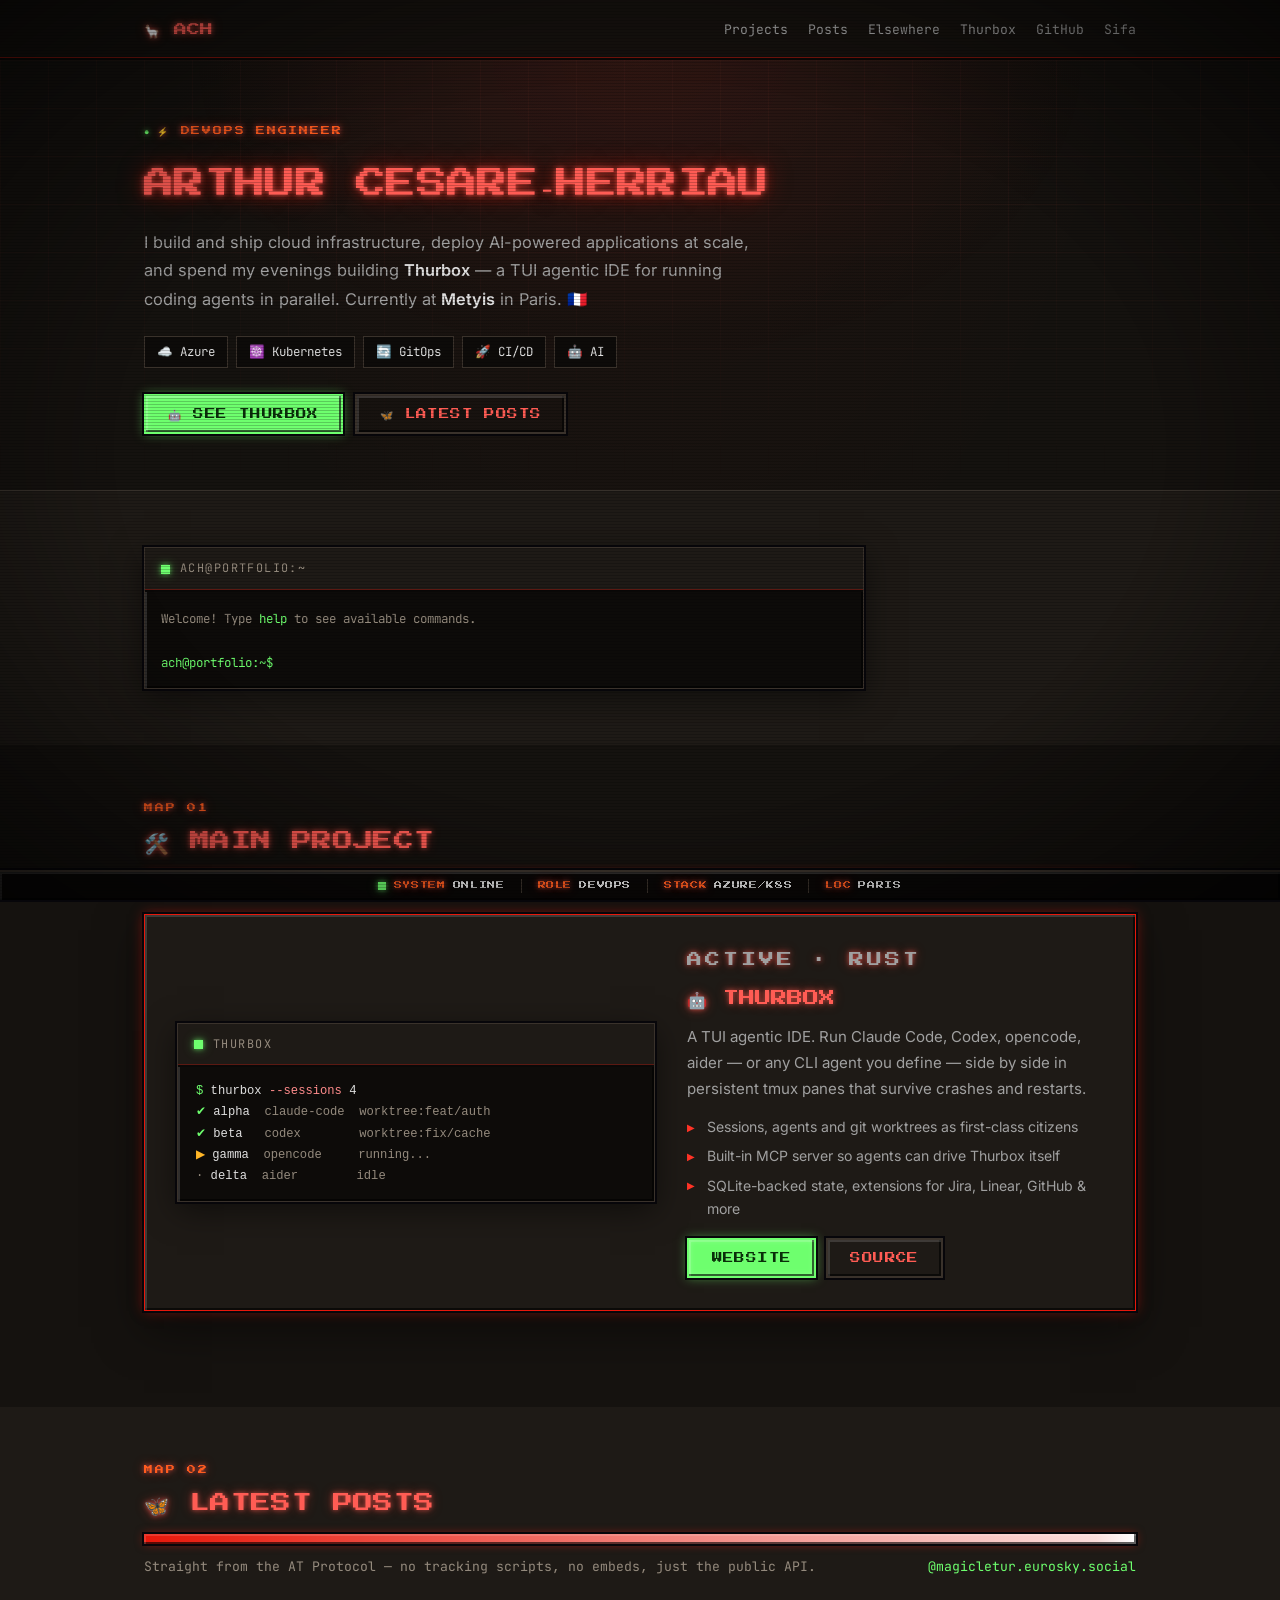
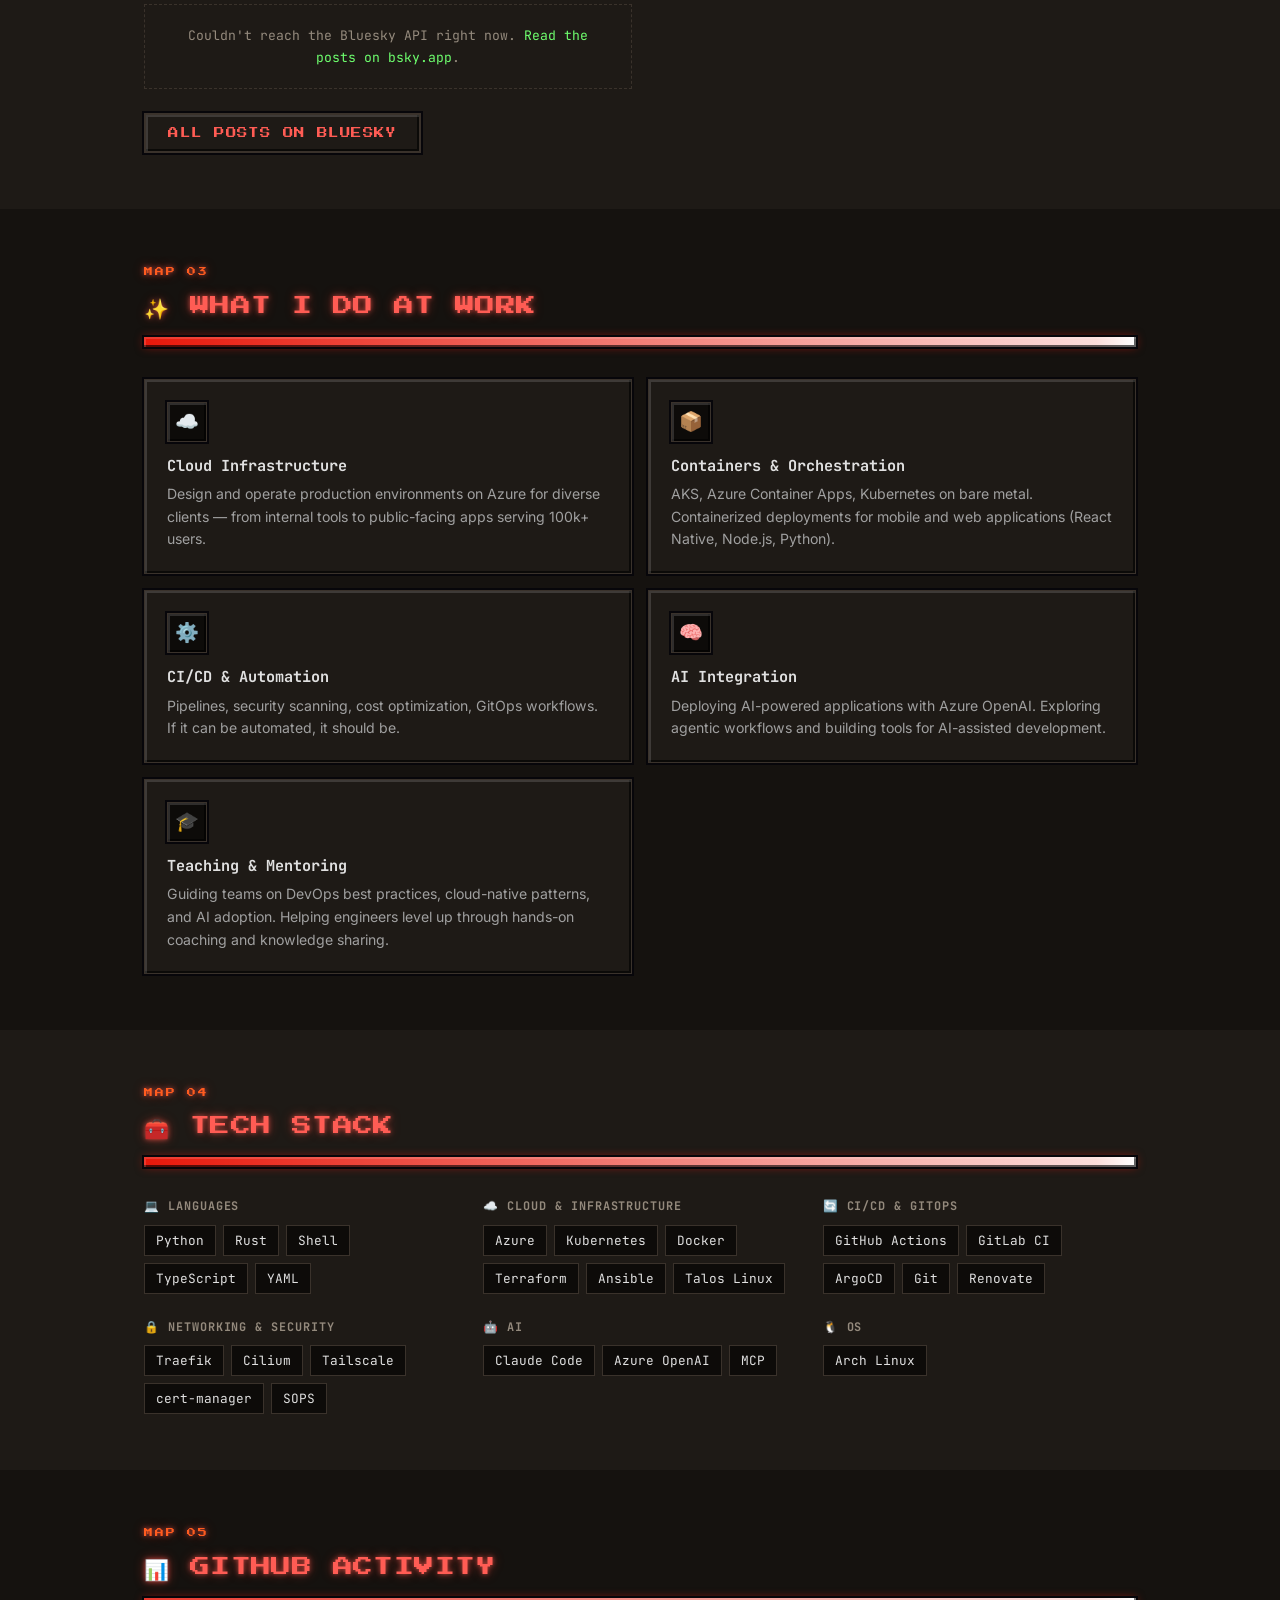
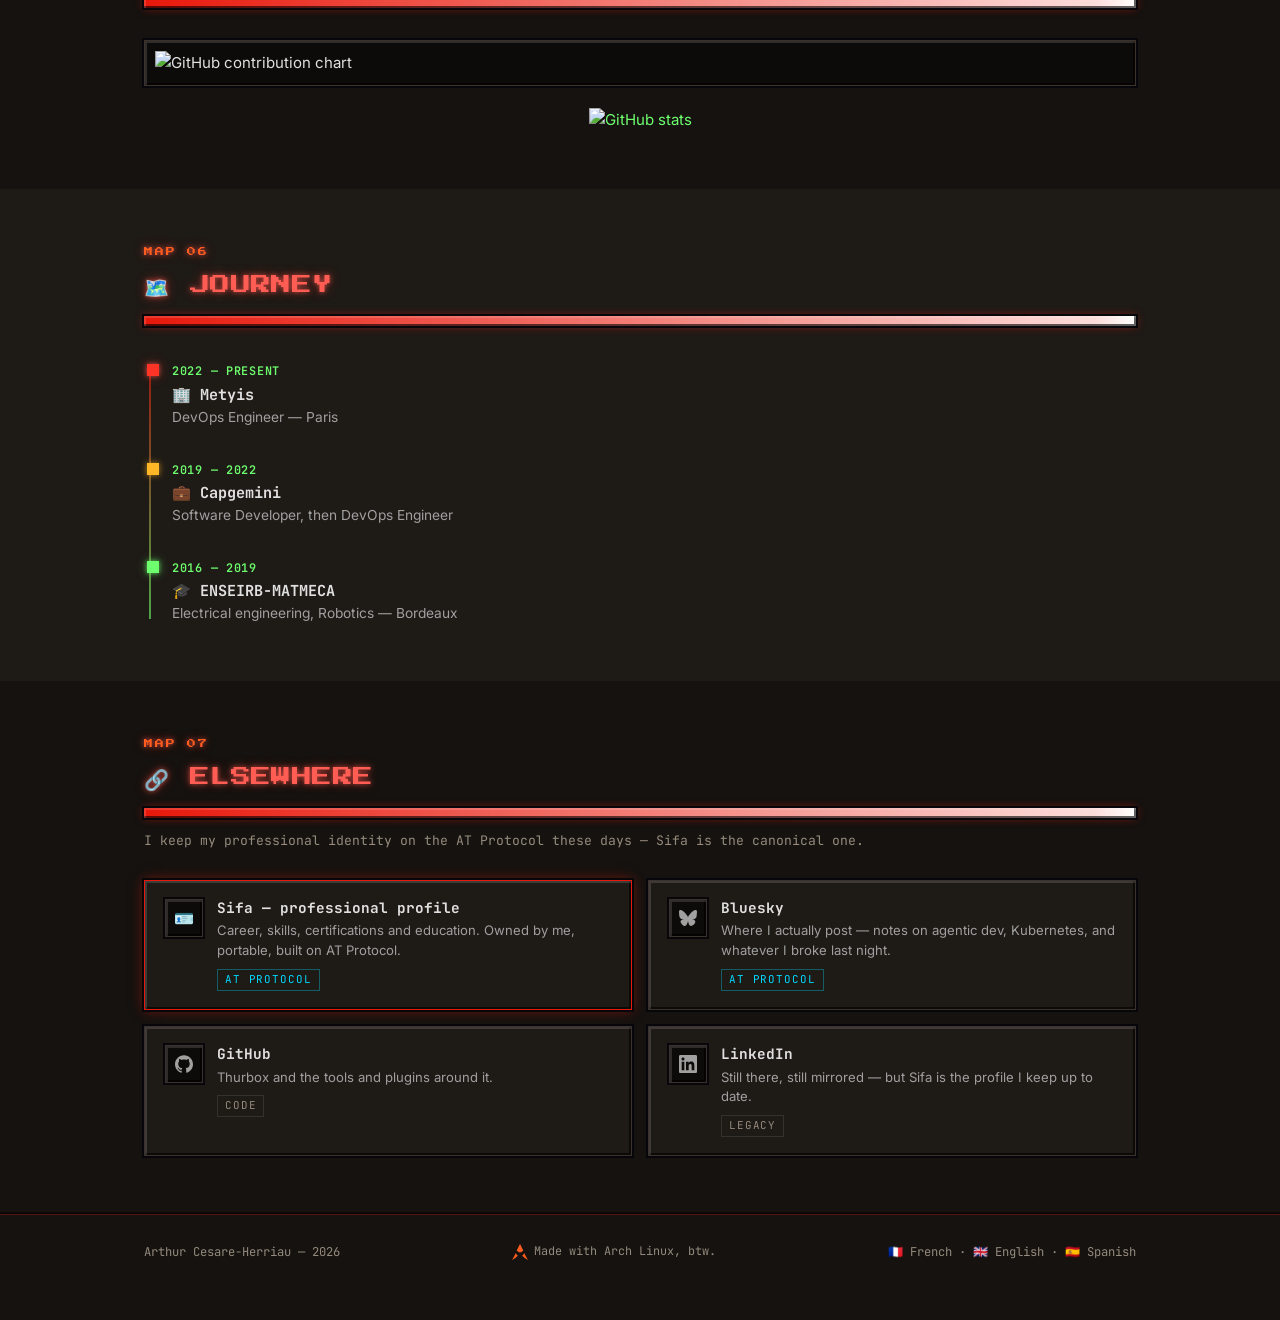
==== commit 649e1376: "docs: focus portfolio on Thurbox" ====
--- a/index.html
+++ b/index.html
@@ -134,70 +134,6 @@
           </div>
         </div>
 
-        <h2 class="reveal">🧪 Also tinkering with</h2>
-        <div class="projects-grid">
-
-          <div class="project-card reveal">
-            <div class="project-visual visual-cluster">
-              <div class="node-grid">
-                <div class="node active"></div><div class="node"></div><div class="node active"></div><div class="node"></div><div class="node active"></div>
-                <div class="node"></div><div class="node active"></div><div class="node"></div><div class="node active"></div><div class="node"></div>
-                <div class="node active"></div><div class="node"></div><div class="node active"></div><div class="node"></div><div class="node active"></div>
-              </div>
-            </div>
-            <div class="project-body">
-              <div class="project-header">
-                <h3>🏠 Home Lab</h3>
-                <span class="project-badge">Since 2019</span>
-              </div>
-              <p class="project-desc">Bare metal Kubernetes cluster on Talos Linux with full GitOps. ArgoCD reconciles everything from Git.</p>
-              <div class="project-tags"><span>Talos</span><span>Kubernetes</span><span>ArgoCD</span><span>Terraform</span></div>
-            </div>
-          </div>
-
-          <div class="project-card reveal">
-            <div class="project-visual visual-kube">
-              <code><span class="t-prompt">$</span> kubectl get claudecodejobs</code>
-              <code><span class="t-dim">NAME</span>            <span class="t-dim">STATUS</span>    <span class="t-dim">AGE</span></code>
-              <code><span class="t-attr">refactor-api</span>    <span class="t-ok">Running</span>   <span class="t-dim">4m</span></code>
-              <code><span class="t-attr">fix-auth</span>        <span class="t-ok">Running</span>   <span class="t-dim">2m</span></code>
-              <code><span class="t-attr">add-tests</span>       <span class="t-run">Pending</span>   <span class="t-dim">10s</span></code>
-            </div>
-            <div class="project-body">
-              <div class="project-header">
-                <h3><a href="https://github.com/Thurbeen/thurkube" target="_blank" rel="noopener">☸️ Thurkube</a></h3>
-                <span class="project-badge">Active</span>
-              </div>
-              <p class="project-desc">Kubernetes controller for orchestrating Claude Code agents through a ClaudeCodeJob custom resource.</p>
-              <div class="project-tags"><span>Rust</span><span>Kubernetes</span><span>CRD</span></div>
-            </div>
-          </div>
-
-          <div class="project-card reveal">
-            <div class="project-visual visual-rpg">
-              <div class="rpg-scene">
-                <div class="rpg-grid">
-                  <div class="tile grass"></div><div class="tile grass"></div><div class="tile mountain"></div><div class="tile grass"></div><div class="tile water"></div>
-                  <div class="tile grass"></div><div class="tile unit-ally"></div><div class="tile grass"></div><div class="tile grass"></div><div class="tile grass"></div>
-                  <div class="tile forest"></div><div class="tile grass"></div><div class="tile grass highlight"></div><div class="tile unit-enemy"></div><div class="tile grass"></div>
-                </div>
-                <div class="rpg-hud">
-                  <span class="hud-hp">❤️ 18/20</span>
-                  <span class="hud-turn">⚔️ Turn 3</span>
-                </div>
-              </div>
-            </div>
-            <div class="project-body">
-              <div class="project-header">
-                <h3>⚔️ Peon Tactics</h3>
-                <span class="project-badge">Learning</span>
-              </div>
-              <p class="project-desc">Hex-based tactical RPG with turn-based combat and character progression. Game dev from scratch.</p>
-              <div class="project-tags"><span>Godot 4</span><span>GDScript</span></div>
-            </div>
-          </div>
-
-        </div>
       </div>
     </section>
 
@@ -363,7 +299,7 @@
             </span>
             <span class="link-body">
               <h3>GitHub</h3>
-              <p>Thurbox, Thurkube, home lab manifests and a graveyard of half-finished experiments.</p>
+              <p>Thurbox and the tools and plugins around it.</p>
               <span class="link-proto muted">Code</span>
             </span>
           </a>
@@ -431,7 +367,7 @@
        animation-play-state off viewport position, so an observer adds
        .is-live. Pausing rather than stopping preserves the phase across
        re-entry. */
-    const sweepPanels = document.querySelectorAll('.term-widget, .feature-terminal, .project-visual');
+    const sweepPanels = document.querySelectorAll('.term-widget, .feature-terminal');
     if (sweepPanels.length && 'IntersectionObserver' in window) {
       const sweepObs = new IntersectionObserver((entries) => {
         entries.forEach(e => e.target.classList.toggle('is-live', e.isIntersecting));
@@ -592,7 +528,7 @@
       help: () => `Available commands:\n  <span class="t-prompt">whoami</span>    — About me\n  <span class="t-prompt">skills</span>    — Tech stack\n  <span class="t-prompt">projects</span>  — Current projects\n  <span class="t-prompt">posts</span>     — Latest Bluesky posts\n  <span class="t-prompt">contact</span>   — How to reach me\n  <span class="t-prompt">neofetch</span>  — System info 🦙\n  <span class="t-prompt">sudo rm -rf /</span> — Don't.\n  <span class="t-prompt">clear</span>     — Clear terminal`,
       whoami: () => `🦙 Arthur Cesare-Herriau\n⚡ DevOps Engineer @ Metyis — Paris\n🎓 ENSEIRB-MATMECA — Electrical Engineering & Robotics\n🤖 Building Thurbox, a TUI agentic IDE\n🐧 I use Arch, btw.`,
       skills: () => `💻 <span class="t-attr">Languages:</span>  Python, Rust, Shell, TypeScript, YAML\n☁️ <span class="t-attr">Cloud:</span>      Azure, Kubernetes, Docker, Terraform\n🔄 <span class="t-attr">CI/CD:</span>      GitHub Actions, GitLab CI, ArgoCD\n🤖 <span class="t-attr">AI:</span>         Claude Code, Azure OpenAI, MCP\n🐧 <span class="t-attr">OS:</span>         Arch Linux (btw.)`,
-      projects: () => `🤖 <a href="https://thurbox.thurbeen.eu/" target="_blank">Thurbox</a>       — TUI agentic IDE, my main project (Rust)\n☸️ <a href="https://github.com/Thurbeen/thurkube" target="_blank">Thurkube</a>      — K8s controller for Claude Code agents (Rust)\n🏠 Home Lab      — Talos K8s cluster, full GitOps\n⚔️ Peon Tactics   — Hex tactical RPG (Godot 4)`,
+      projects: () => `🤖 <a href="https://thurbox.thurbeen.eu/" target="_blank">Thurbox</a> — TUI agentic IDE, my main project (Rust)`,
       posts: () => { document.getElementById('bluesky').scrollIntoView({ behavior: 'smooth' }); return `🦋 Scrolling to the latest posts from <a href="https://bsky.app/profile/magicletur.eurosky.social" target="_blank">@magicletur.eurosky.social</a>...`; },
       contact: () => `🪪 <a href="https://sifa.id/p/arthurcesare.eurosky.social" target="_blank">Sifa</a>         — @arthurcesare.eurosky.social (AT Protocol)\n🦋 <a href="https://bsky.app/profile/magicletur.eurosky.social" target="_blank">Bluesky</a>      — @magicletur.eurosky.social\n🐙 <a href="https://github.com/LeTuR" target="_blank">GitHub</a>       — LeTuR\n💼 <a href="https://www.linkedin.com/in/arthur-cesar%C3%A9-herriau-a4a017153/" target="_blank">LinkedIn</a>     — legacy, but still alive`,
       neofetch: () => `<span class="t-tag">        /\\        </span>  <span class="t-attr">ach</span>@<span class="t-attr">portfolio</span>\n<span class="t-tag">       /  \\       </span>  ──────────────\n<span class="t-tag">      / 🦙 \\      </span>  <span class="t-attr">OS:</span> Arch Linux x86_64\n<span class="t-tag">     /      \\     </span>  <span class="t-attr">Host:</span> Talos K8s Cluster\n<span class="t-tag">    /   Arch  \\    </span>  <span class="t-attr">Kernel:</span> 6.19.9-arch1-1\n<span class="t-tag">   /    Linux  \\   </span>  <span class="t-attr">Shell:</span> zsh 5.9\n<span class="t-tag">  /     btw.    \\  </span>  <span class="t-attr">Editor:</span> Thurbox 🤖\n<span class="t-tag"> /_______________\\ </span>  <span class="t-attr">Theme:</span> Thurarch Doom 🔥`,
--- a/style.css
+++ b/style.css
@@ -593,57 +593,6 @@
   .project-feature { flex-direction: row; align-items: center; gap: 32px; padding: 32px; }
 }
 
-/* ── Secondary project cards ────────────── */
-.projects-grid { display: grid; grid-template-columns: repeat(3, 1fr); gap: 16px; }
-
-.project-card {
-  background: var(--bg-card);
-  border: 1px solid var(--hud-edge);
-  box-shadow: var(--bevel);
-  display: flex;
-  flex-direction: column;
-  transition: border-color var(--transition), box-shadow var(--transition);
-}
-
-.project-card:hover {
-  border-color: var(--doom-red);
-  box-shadow: var(--bevel-glow-red), 0 4px 14px rgba(0, 0, 0, 0.5);
-}
-
-.project-body { padding: 18px 20px 20px; flex: 1; display: flex; flex-direction: column; }
-
-.project-header { display: flex; justify-content: space-between; align-items: center; gap: 10px; margin-bottom: 10px; }
-
-.project-card h3 { font-size: 0.95rem; color: var(--text-primary); }
-
-.project-card h3 a { color: var(--text-primary); }
-.project-card h3 a:hover { color: var(--green); }
-
-.project-badge {
-  font-family: var(--font-mono);
-  font-size: 0.68rem;
-  text-transform: uppercase;
-  letter-spacing: 0.06em;
-  color: var(--text-secondary);
-  border: 1px solid var(--border);
-  border-radius: var(--border-radius);
-  padding: 2px 8px;
-  white-space: nowrap;
-  flex-shrink: 0;
-}
-
-.project-desc { font-size: 0.86rem; color: var(--text-secondary); line-height: 1.6; flex: 1; }
-
-.project-tags { display: flex; flex-wrap: wrap; gap: 6px; margin-top: 14px; }
-
-.project-tags span {
-  font-family: var(--font-mono);
-  font-size: 0.7rem;
-  color: var(--text-muted);
-  border: 1px solid var(--border-light);
-  padding: 2px 8px;
-}
-
 /* ══════════════════════════════════════════════════════════
    GAME-TERMINAL CHROME — replaces macOS traffic-light dots.
    One square status LED (green = power) + a beveled header
@@ -699,12 +648,10 @@
    animation-play-state rather than toggling animation, so a panel returning to
    view resumes mid-sweep instead of snapping back to the top. */
 .term-widget,
-.feature-terminal,
-.project-visual { position: relative; }
+.feature-terminal { position: relative; }
 
 .term-widget::after,
-.feature-terminal::after,
-.project-visual::after {
+.feature-terminal::after {
   content: '';
   position: absolute;
   left: 0;
@@ -721,10 +668,8 @@
 
 .term-widget.is-live::after,
 .feature-terminal.is-live::after,
-.project-visual.is-live::after,
 .term-widget:hover::after,
-.feature-terminal:hover::after,
-.project-card:hover .project-visual::after { animation-play-state: running; }
+.feature-terminal:hover::after { animation-play-state: running; }
 
 /* Panels glow red on hover */
 .term-widget:hover,
@@ -736,15 +681,13 @@
    moving sweep — the most expensive decorative effect, least visible small. */
 @media (max-width: 639px) {
   .term-widget::after,
-  .feature-terminal::after,
-  .project-visual::after { display: none; }
+  .feature-terminal::after { display: none; }
 }
 
 @media (prefers-reduced-motion: reduce) {
   .term-header::before { animation: none; }
   .term-widget::after,
-  .feature-terminal::after,
-  .project-visual::after { display: none; }
+  .feature-terminal::after { display: none; }
 }
 
 .feature-terminal-body {
@@ -790,25 +733,6 @@
   font-size: 0.78rem;
   caret-color: var(--green);
 }
-
-/* ── Project visuals ────────────────────── */
-.project-visual {
-  height: 118px;
-  background: var(--bg-code);
-  border-bottom: 2px solid var(--hud-bg-deep);
-  box-shadow: inset 0 -1px 0 0 rgba(232, 24, 11, 0.3);
-  display: flex;
-  flex-direction: column;
-  justify-content: center;
-  padding: 14px 18px;
-  font-family: var(--font-mono);
-  font-size: 0.7rem;
-  line-height: 1.6;
-  overflow: hidden;
-}
-
-.visual-kube code,
-.visual-code code { color: var(--text-primary); display: block; white-space: nowrap; }
 
 .t-prompt { color: var(--green); }
 .t-flag { color: var(--purple); }
@@ -818,54 +742,6 @@
 .t-tag { color: var(--accent); }
 .t-attr { color: var(--yellow); }
 .t-str { color: var(--green); }
-
-/* Cluster visual (Home Lab) */
-.visual-cluster { display: flex; align-items: center; justify-content: center; padding: 0; }
-
-.node-grid { display: grid; grid-template-columns: repeat(5, 1fr); gap: 11px; padding: 18px; }
-
-.node { width: 10px; height: 10px; background: var(--border); }
-
-.node.active { background: var(--green); box-shadow: var(--glow-green); animation: doom-blink 2s ease-in-out infinite; }
-
-.node.active:nth-child(2n) { animation-delay: 0.5s; }
-.node.active:nth-child(3n) { animation-delay: 1s; }
-
-/* RPG visual (Peon Tactics) */
-.visual-rpg { padding: 0; display: flex; align-items: center; justify-content: center; }
-
-.rpg-scene { display: flex; flex-direction: column; align-items: center; gap: 6px; }
-
-.rpg-grid { display: grid; grid-template-columns: repeat(5, 1fr); gap: 2px; }
-
-.tile { width: 24px; height: 24px; border: 1px solid rgba(255, 255, 255, 0.05); }
-
-.tile.grass { background: #24211a; }
-.tile.forest { background: #1b2418; }
-.tile.mountain { background: #2a2622; }
-.tile.water { background: #16232b; animation: doom-blink 2.6s ease-in-out infinite; }
-.tile.highlight { background: #24211a; box-shadow: inset 0 0 0 2px rgba(255, 92, 31, 0.7); }
-.tile.unit-ally, .tile.unit-enemy { background: #24211a; position: relative; }
-
-.tile.unit-ally::after,
-.tile.unit-enemy::after {
-  position: absolute;
-  inset: 0;
-  display: flex;
-  align-items: center;
-  justify-content: center;
-  font-size: 13px;
-}
-
-.tile.unit-ally::after { content: '⚔️'; }
-.tile.unit-enemy::after { content: '💀'; }
-
-.rpg-hud { display: flex; gap: 16px; font-family: var(--font-mono); font-size: 0.66rem; color: var(--text-secondary); }
-
-.hud-hp { color: var(--accent); }
-.hud-turn { color: var(--yellow); }
-
-.visual-code { padding-left: 26px; }
 
 /* ── Bluesky feed ───────────────────────── */
 .feed-head {
@@ -1208,10 +1084,6 @@
 .back-to-top:hover { color: var(--text-primary); border-color: var(--doom-red); box-shadow: var(--bevel-glow-red); }
 
 /* ── Responsive ─────────────────────────── */
-@media (max-width: 860px) {
-  .projects-grid { grid-template-columns: repeat(2, 1fr); }
-}
-
 @media (max-width: 768px) {
   header { padding: 44px 0 40px; }
   section { padding: 40px 0; }
@@ -1221,15 +1093,12 @@
   .nav-links a { font-size: 0.76rem; }
 
   .about-grid,
-  .projects-grid,
   .sky-grid,
   .links-grid { grid-template-columns: 1fr; gap: 12px; }
 
   .stack-grid { grid-template-columns: 1fr 1fr; gap: 20px; }
 
   .footer-inner { flex-direction: column; gap: 8px; text-align: center; }
-
-  .project-visual { height: 104px; }
 }
 
 @media (max-width: 639px) {
